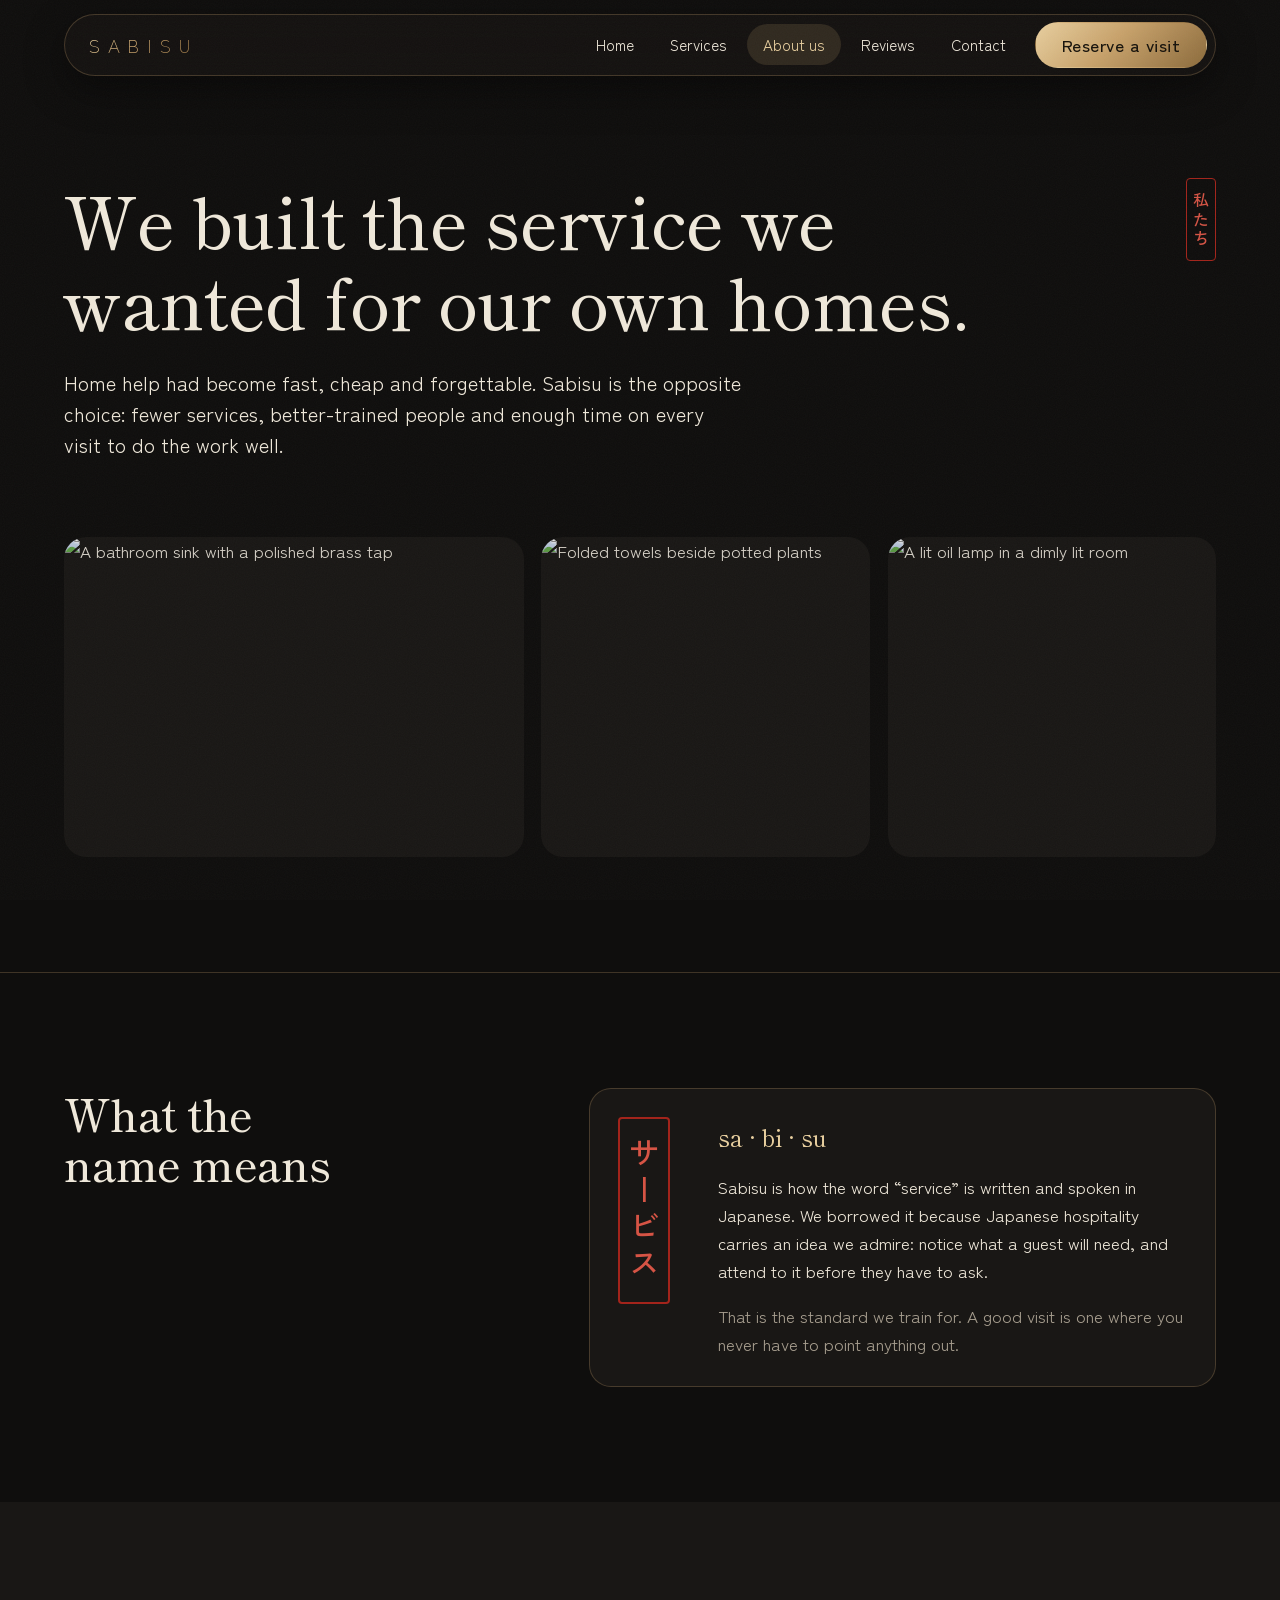
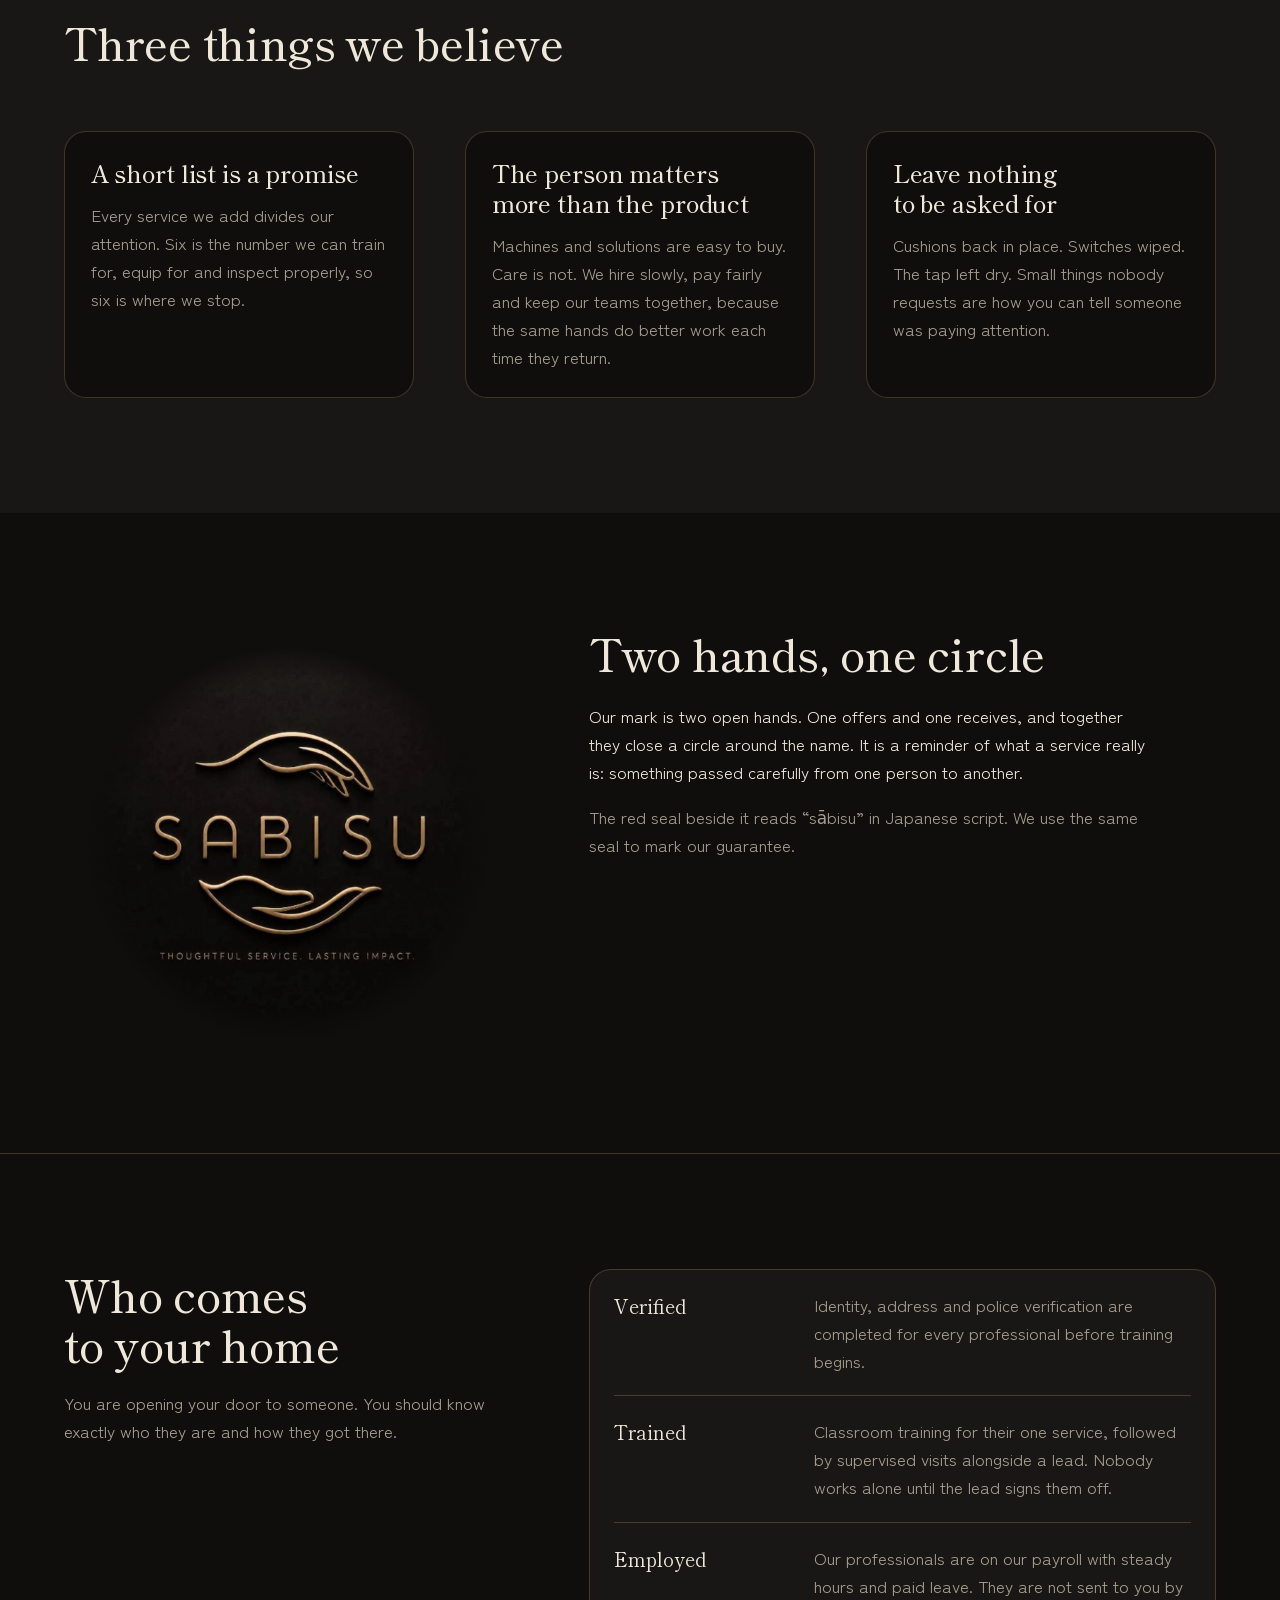
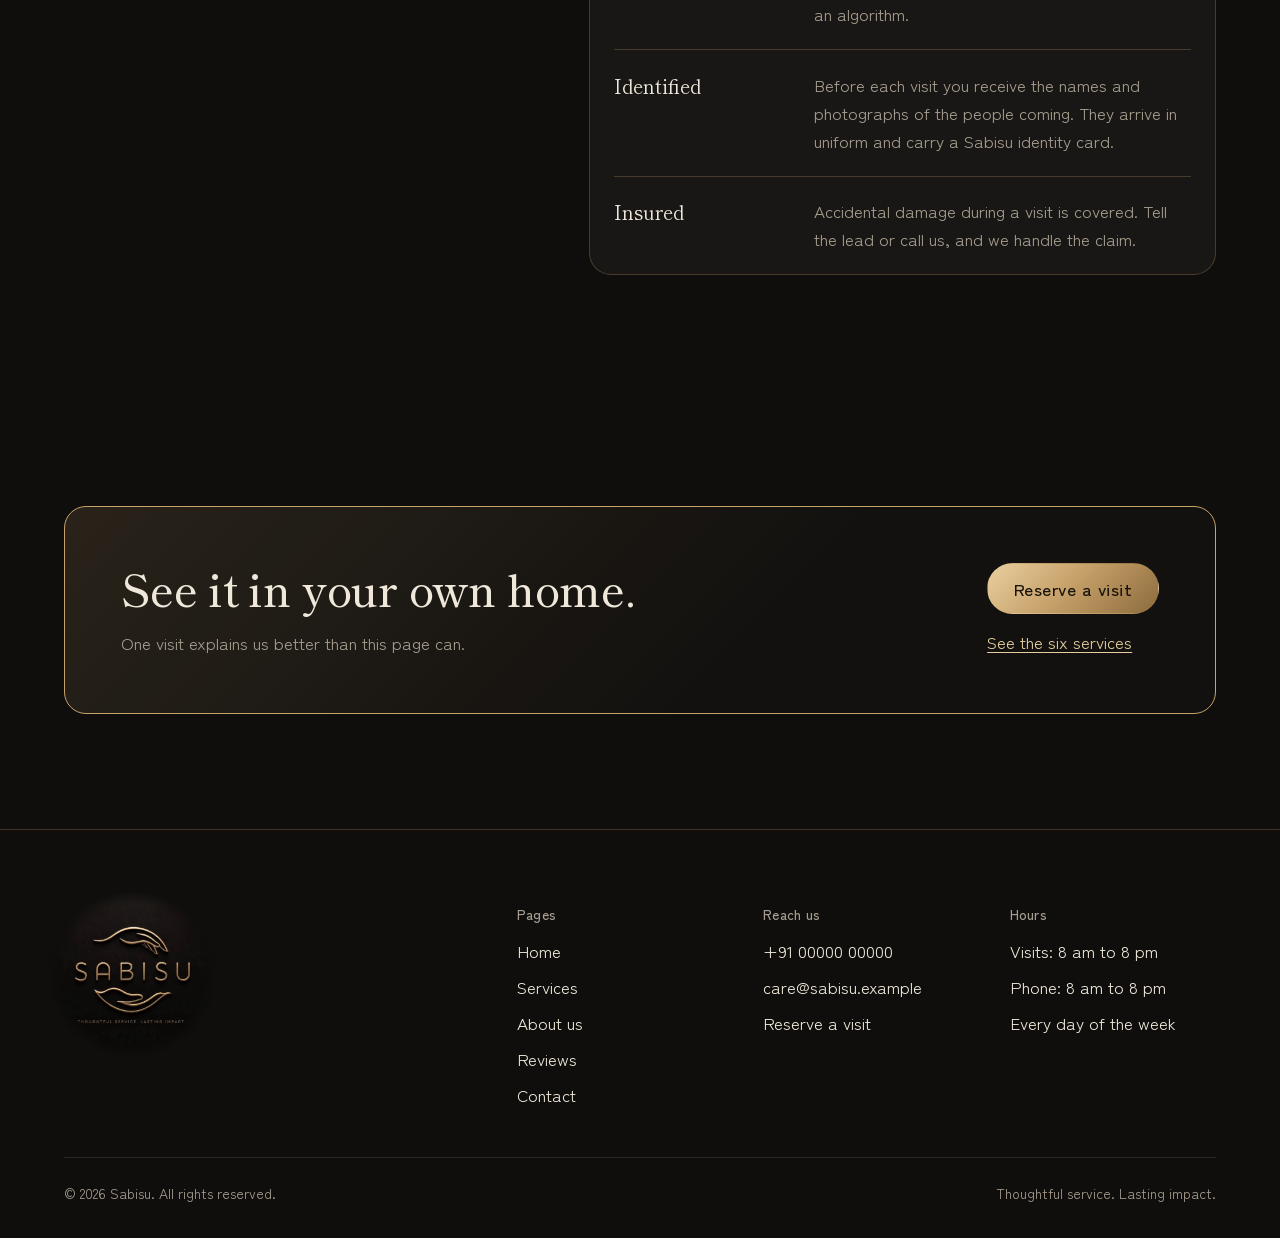
==== about.html @ 98f80f8d "Add Sabisu website: home, services, about, reviews and contact pages Co-Authored-By: Claude Fable 5." ====
<!doctype html>
<html lang="en">
<head>
  <meta charset="utf-8">
  <meta name="viewport" content="width=device-width, initial-scale=1">
  <title>About us — Sabisu</title>
  <meta name="description" content="Why Sabisu offers only six home services, what the name means and who comes to your home.">
  <link rel="icon" href="data:image/svg+xml,%3Csvg xmlns='http://www.w3.org/2000/svg' viewBox='0 0 32 32'%3E%3Crect width='32' height='32' rx='5' fill='%230f0e0d'/%3E%3Ccircle cx='16' cy='16' r='9' fill='none' stroke='%23c8a26b' stroke-width='1.6'/%3E%3C/svg%3E">
  <link rel="preconnect" href="https://fonts.googleapis.com">
  <link rel="preconnect" href="https://fonts.gstatic.com" crossorigin>
  <link href="https://fonts.googleapis.com/css2?family=Shippori+Mincho:wght@400;500;600&family=Zen+Kaku+Gothic+New:wght@300;400;500;700&display=swap" rel="stylesheet">
  <link rel="stylesheet" href="styles.css">
</head>
<body>
<div class="progress" aria-hidden="true"></div>

<header class="site-header">
  <div class="wrap header-row">
    <a class="wordmark" href="index.html" aria-label="Sabisu home">Sabisu</a>
    <button class="nav-toggle" type="button" aria-expanded="false" aria-controls="site-nav">Menu</button>
    <nav id="site-nav" class="site-nav" aria-label="Main">
      <a href="index.html">Home</a>
      <a href="services.html">Services</a>
      <a href="about.html" aria-current="page">About us</a>
      <a href="reviews.html">Reviews</a>
      <a href="contact.html">Contact</a>
      <a class="btn btn-solid" href="contact.html#reserve">Reserve a visit</a>
    </nav>
  </div>
</header>

<main>

  <section class="page-head">
    <div class="wrap page-head-row">
      <div>
        <h1>We built the service we wanted for our own homes.</h1>
        <p class="lede">Home help had become fast, cheap and forgettable. Sabisu is the opposite choice: fewer services, better-trained people and enough time on every visit to do the work well.</p>
      </div>
      <p class="seal" lang="ja" title="Watashitachi: about us">私たち</p>
    </div>
  </section>

  <!-- PHOTOS: placeholder stock images from Unsplash. Replace with your own before launch. -->
  <div class="wrap photo-row" style="margin-bottom:var(--gap-section)">
    <figure class="ph"><img src="https://images.unsplash.com/photo-1771681744660-d3ff70bc24a2?auto=format&fit=crop&w=900&q=70" alt="A bathroom sink with a polished brass tap" loading="lazy"></figure>
    <figure class="ph"><img src="https://images.unsplash.com/photo-1574421233376-06f2ccf017f7?auto=format&fit=crop&w=700&q=70" alt="Folded towels beside potted plants" loading="lazy"></figure>
    <figure class="ph"><img src="https://images.unsplash.com/photo-1760857195921-2275a064bca8?auto=format&fit=crop&w=700&q=70" alt="A lit oil lamp in a dimly lit room" loading="lazy"></figure>
  </div>

  <section class="band band-ruled" aria-labelledby="name-title">
    <div class="wrap split">
      <div class="split-head">
        <h2 id="name-title">What the name means</h2>
      </div>
      <div class="name-card">
        <p class="seal" lang="ja" aria-hidden="true">サービス</p>
        <div>
          <p class="pronounce">sa · bi · su</p>
          <p>Sabisu is how the word “service” is written and spoken in Japanese. We borrowed it because Japanese hospitality carries an idea we admire: notice what a guest will need, and attend to it before they have to ask.</p>
          <p class="muted">That is the standard we train for. A good visit is one where you never have to point anything out.</p>
        </div>
      </div>
    </div>
  </section>

  <section class="band band-raised" aria-labelledby="believe-title">
    <div class="wrap">
      <div class="band-head">
        <h2 id="believe-title">Three things we believe</h2>
      </div>
      <div class="beliefs">
        <div class="belief">
          <h3>A short list is a promise</h3>
          <p>Every service we add divides our attention. Six is the number we can train for, equip for and inspect properly, so six is where we stop.</p>
        </div>
        <div class="belief">
          <h3>The person matters more than the product</h3>
          <p>Machines and solutions are easy to buy. Care is not. We hire slowly, pay fairly and keep our teams together, because the same hands do better work each time they return.</p>
        </div>
        <div class="belief">
          <h3>Leave nothing to be asked for</h3>
          <p>Cushions back in place. Switches wiped. The tap left dry. Small things nobody requests are how you can tell someone was paying attention.</p>
        </div>
      </div>
    </div>
  </section>

  <section class="band" aria-labelledby="mark-title">
    <div class="wrap split">
      <figure class="mark-figure">
        <div class="mark-fade"><img src="assets/sabisu-logo.webp" width="1179" height="1160" alt="The Sabisu mark: two open hands drawn in one gold line, curving around the name to form a circle." loading="lazy"></div>
      </figure>
      <div>
        <h2 id="mark-title">Two hands, one circle</h2>
        <p style="margin-top:1.5rem">Our mark is two open hands. One offers and one receives, and together they close a circle around the name. It is a reminder of what a service really is: something passed carefully from one person to another.</p>
        <p class="muted">The red seal beside it reads “sābisu” in Japanese script. We use the same seal to mark our guarantee.</p>
      </div>
    </div>
  </section>

  <section class="band band-ruled" aria-labelledby="people-title">
    <div class="wrap split">
      <div class="split-head">
        <h2 id="people-title">Who comes to your home</h2>
        <p>You are opening your door to someone. You should know exactly who they are and how they got there.</p>
      </div>
      <dl class="facts">
        <div>
          <dt>Verified</dt>
          <dd>Identity, address and police verification are completed for every professional before training begins.</dd>
        </div>
        <div>
          <dt>Trained</dt>
          <dd>Classroom training for their one service, followed by supervised visits alongside a lead. Nobody works alone until the lead signs them off.</dd>
        </div>
        <div>
          <dt>Employed</dt>
          <dd>Our professionals are on our payroll with steady hours and paid leave. They are not sent to you by an algorithm.</dd>
        </div>
        <div>
          <dt>Identified</dt>
          <dd>Before each visit you receive the names and photographs of the people coming. They arrive in uniform and carry a Sabisu identity card.</dd>
        </div>
        <div>
          <dt>Insured</dt>
          <dd>Accidental damage during a visit is covered. Tell the lead or call us, and we handle the claim.</dd>
        </div>
      </dl>
    </div>
  </section>

  <section class="band" aria-labelledby="closing-title">
    <div class="wrap">
      <div class="closing">
        <div>
          <h2 id="closing-title">See it in your own home.</h2>
          <p>One visit explains us better than this page can.</p>
        </div>
        <div class="closing-actions">
          <a class="btn btn-solid" href="contact.html#reserve">Reserve a visit</a>
          <a href="services.html">See the six services</a>
        </div>
      </div>
    </div>
  </section>

</main>

<footer class="site-footer">
  <div class="wrap">
    <div class="footer-grid">
      <div class="footer-brand">
        <div class="mark-fade footer-mark"><img src="assets/sabisu-logo.webp" width="1179" height="1160" alt="Sabisu. Thoughtful service. Lasting impact." loading="lazy"></div>
      </div>
      <div>
        <h2>Pages</h2>
        <ul>
          <li><a href="index.html">Home</a></li>
          <li><a href="services.html">Services</a></li>
          <li><a href="about.html">About us</a></li>
          <li><a href="reviews.html">Reviews</a></li>
          <li><a href="contact.html">Contact</a></li>
        </ul>
      </div>
      <div>
        <h2>Reach us</h2>
        <ul>
          <li><a href="tel:+910000000000">+91 00000 00000</a></li>
          <li><a href="mailto:care@sabisu.example">care@sabisu.example</a></li>
          <li><a href="contact.html#reserve">Reserve a visit</a></li>
        </ul>
      </div>
      <div>
        <h2>Hours</h2>
        <ul>
          <li>Visits: 8 am to 8 pm</li>
          <li>Phone: 8 am to 8 pm</li>
          <li>Every day of the week</li>
        </ul>
      </div>
    </div>
    <div class="footer-base">
      <p>© <span data-year>2026</span> Sabisu. All rights reserved.</p>
      <p>Thoughtful service. Lasting impact.</p>
    </div>
  </div>
</footer>

<script src="script.js"></script>
</body>
</html>
---- styles.css ----
/* Sabisu — shared styles
   Palette is taken from the logo: sumi ink black, brushed gold line,
   vermilion seal. Type: Shippori Mincho (display), Zen Kaku Gothic New (text). */

@property --sweep {
  syntax: "<angle>";
  inherits: false;
  initial-value: 360deg;
}

:root {
  color-scheme: dark;

  --sumi: #0f0e0d;        /* page ground, matched to the logo's black */
  --urushi: #191715;      /* raised lacquer surface */
  --kin: #c8a26b;         /* gold line */
  --kin-hi: #e8cf9f;      /* gold highlight */
  --kin-lo: #8c6b3c;      /* gold shadow */
  --shu: #a3241b;         /* seal vermilion */
  --shu-hi: #d65445;      /* seal vermilion, readable on black */
  --kinari: #efe8da;      /* unbleached silk: main text */
  --hai: #a69d8e;         /* ash: secondary text */

  --rule: rgba(200, 162, 107, 0.26);
  --rule-soft: rgba(239, 232, 218, 0.1);

  --serif: "Shippori Mincho", "Hiragino Mincho ProN", "Yu Mincho", Georgia, serif;
  --sans: "Zen Kaku Gothic New", "Hiragino Sans", "Yu Gothic", system-ui, sans-serif;

  --t-small: 0.875rem;
  --t-body: 1.0625rem;
  --t-lead: 1.25rem;
  --t-h3: 1.5rem;
  --t-h2: clamp(1.9rem, 1.3rem + 2.2vw, 2.75rem);
  --t-h1: clamp(2.4rem, 1.3rem + 4.4vw, 4.4rem);

  --gap-section: clamp(4.5rem, 9vw, 8rem);
  --gold-fill: linear-gradient(135deg, var(--kin-hi) 0%, var(--kin) 45%, var(--kin-lo) 100%);
}

*,
*::before,
*::after { box-sizing: border-box; }

html { -webkit-text-size-adjust: 100%; scroll-behavior: smooth; }

body {
  margin: 0;
  background: var(--sumi);
  color: var(--kinari);
  font-family: var(--sans);
  font-size: var(--t-body);
  line-height: 1.65;
  -webkit-font-smoothing: antialiased;
  overflow-x: hidden;
}

/* Fine paper grain, the same tooth as the logo's card stock */
body::after {
  content: "";
  position: fixed;
  inset: 0;
  z-index: 100;
  pointer-events: none;
  opacity: 0.035;
  background-image: url("data:image/svg+xml,%3Csvg xmlns='http://www.w3.org/2000/svg' width='220' height='220'%3E%3Cfilter id='n'%3E%3CfeTurbulence type='fractalNoise' baseFrequency='.9' numOctaves='2' stitchTiles='stitch'/%3E%3C/filter%3E%3Crect width='100%25' height='100%25' filter='url(%23n)'/%3E%3C/svg%3E");
}

img { max-width: 100%; height: auto; display: block; }

h1, h2, h3 {
  font-family: var(--serif);
  font-weight: 500;
  line-height: 1.14;
  letter-spacing: -0.005em;
  margin: 0;
  text-wrap: balance;
}
h1 { font-size: var(--t-h1); }
h2 { font-size: var(--t-h2); }
h3 { font-size: var(--t-h3); line-height: 1.25; }

p { margin: 0 0 1em; max-width: 62ch; }
p:last-child { margin-bottom: 0; }

a { color: var(--kin-hi); text-underline-offset: 0.2em; text-decoration-thickness: 1px; }
a:hover { color: var(--kinari); }

:focus-visible {
  outline: 2px solid var(--kin-hi);
  outline-offset: 3px;
  border-radius: 2px;
}

.vh {
  position: absolute;
  width: 1px; height: 1px;
  margin: -1px; padding: 0; border: 0;
  overflow: hidden;
  clip-path: inset(50%);
  white-space: nowrap;
}

.wrap { width: min(100% - 2.5rem, 72rem); margin-inline: auto; }

.lede { font-size: var(--t-lead); line-height: 1.55; color: var(--kinari); max-width: 34em; }
.muted { color: var(--hai); }

/* ---------- Buttons ---------- */

.btn {
  display: inline-flex;
  align-items: center;
  justify-content: center;
  min-height: 3rem;
  padding: 0.65rem 1.6rem;
  border: 1px solid var(--kin);
  border-radius: 2px;
  background: transparent;
  color: var(--kin-hi);
  font: inherit;
  font-weight: 500;
  letter-spacing: 0.03em;
  text-decoration: none;
  cursor: pointer;
  transition: background-color 0.2s, color 0.2s, filter 0.2s;
}
.btn:hover { background: rgba(200, 162, 107, 0.12); color: var(--kinari); }

.btn-solid {
  background: var(--gold-fill);
  border-color: transparent;
  color: #17130c;
}
.btn-solid:hover { background: var(--gold-fill); color: #17130c; filter: brightness(1.12); }

/* ---------- Seal (the red mark from the logo) ---------- */

.seal {
  display: inline-block;
  margin: 0;
  padding: 0.7em 0.38em;
  border: 1.5px solid var(--shu);
  border-radius: 4px;
  color: var(--shu-hi);
  font-family: var(--sans);
  font-size: 1rem;
  font-weight: 500;
  line-height: 1;
  letter-spacing: 0.22em;
  writing-mode: vertical-rl;
  text-orientation: upright;
  max-width: none;
}

/* ---------- Header ---------- */

.site-header {
  position: sticky;
  top: 0;
  z-index: 20;
  background: rgba(15, 14, 13, 0.9);
  backdrop-filter: blur(10px);
  border-bottom: 1px solid var(--rule);
}
.header-row {
  display: flex;
  align-items: center;
  justify-content: space-between;
  gap: 1.5rem;
  min-height: 4.5rem;
}
.wordmark {
  font-family: var(--sans);
  font-weight: 300;
  font-size: 1.35rem;
  letter-spacing: 0.42em;
  text-transform: uppercase;
  text-decoration: none;
  background: var(--gold-fill);
  -webkit-background-clip: text;
  background-clip: text;
  color: transparent;
}
.wordmark:hover { color: transparent; filter: brightness(1.15); }

.site-nav { display: flex; align-items: center; gap: clamp(1rem, 2.4vw, 2.25rem); }
.site-nav a:not(.btn) {
  color: var(--kinari);
  text-decoration: none;
  font-size: 0.98rem;
  padding: 0.5rem 0;
  border-bottom: 1px solid transparent;
}
.site-nav a:not(.btn):hover { color: var(--kin-hi); }
.site-nav a[aria-current="page"] { color: var(--kin-hi); border-bottom-color: var(--kin); }
.site-nav .btn { min-height: 2.6rem; padding-block: 0.4rem; }

.nav-toggle {
  display: none;
  min-height: 2.75rem;
  padding: 0.4rem 1rem;
  border: 1px solid var(--rule);
  border-radius: 2px;
  background: transparent;
  color: var(--kinari);
  font: inherit;
  cursor: pointer;
}

@media (max-width: 54rem) {
  .nav-toggle { display: inline-flex; align-items: center; }
  .site-nav {
    display: none;
    position: absolute;
    top: 100%;
    left: 0;
    right: 0;
    flex-direction: column;
    align-items: stretch;
    gap: 0;
    padding: 0.5rem 1.25rem 1.5rem;
    background: var(--sumi);
    border-bottom: 1px solid var(--rule);
  }
  .site-nav.is-open { display: flex; }
  .site-nav a:not(.btn) { padding: 0.9rem 0; border-bottom: 1px solid var(--rule-soft); font-size: 1.1rem; }
  .site-nav a[aria-current="page"] { border-bottom-color: var(--rule-soft); }
  .site-nav .btn { margin-top: 1.25rem; min-height: 3rem; }
}

/* ---------- Bands ---------- */

.band { padding-block: var(--gap-section); }
.band-ruled { border-top: 1px solid var(--rule); }
.band-raised { background: var(--urushi); }

.split {
  display: grid;
  grid-template-columns: minmax(0, 5fr) minmax(0, 7fr);
  gap: clamp(2rem, 6vw, 6rem);
  align-items: start;
}
.split-head p { margin-top: 1.25rem; color: var(--hai); }
.band-head { margin-bottom: clamp(2.5rem, 5vw, 4rem); }
.band-head p { margin-top: 1.25rem; color: var(--hai); }

@media (max-width: 54rem) {
  .split { grid-template-columns: 1fr; }
}

/* ---------- Home: hero ---------- */

.hero { padding-block: clamp(3rem, 7vw, 6rem) clamp(4rem, 8vw, 7rem); }
.hero-grid {
  display: grid;
  grid-template-columns: minmax(0, 7fr) minmax(0, 5fr);
  gap: clamp(1.5rem, 4vw, 4rem);
  align-items: center;
}
.hero-copy .lede { margin-top: 1.75rem; }
.hero-note { margin-top: 1.1rem; font-size: var(--t-small); color: var(--hai); }

.hero-mark {
  position: relative;
  justify-self: end;
  width: min(100%, 33rem);
  aspect-ratio: 1179 / 1160;
}
.mark-fade {
  width: 100%;
  height: 100%;
  -webkit-mask-image: radial-gradient(ellipse 50% 50% at 50% 52.5%, #000 80%, transparent 96%);
  mask-image: radial-gradient(ellipse 50% 50% at 50% 52.5%, #000 80%, transparent 96%);
}
.mark-fade img {
  width: 100%;
  height: 100%;
  object-fit: cover;
  -webkit-mask-image: conic-gradient(from -90deg, #000 var(--sweep), transparent calc(var(--sweep) + 24deg));
  mask-image: conic-gradient(from -90deg, #000 var(--sweep), transparent calc(var(--sweep) + 24deg));
}
.hero-mark .seal { position: absolute; top: 3%; right: 3%; }

@media (prefers-reduced-motion: no-preference) {
  .hero-mark .mark-fade img { animation: brush 1.9s cubic-bezier(0.6, 0.05, 0.25, 1) 0.15s both; }
  .hero-mark .seal { animation: stamp 0.45s cubic-bezier(0.2, 1.4, 0.4, 1) 1.9s both; }
}
@keyframes brush { from { --sweep: -24deg; } to { --sweep: 360deg; } }
@keyframes stamp {
  from { opacity: 0; transform: scale(1.5) rotate(-6deg); }
  to { opacity: 1; transform: none; }
}

.reserve-strip {
  display: flex;
  flex-wrap: wrap;
  gap: 1rem;
  align-items: flex-end;
  margin-top: 2.5rem;
  padding: 1.25rem;
  border: 1px solid var(--rule);
  background: rgba(25, 23, 21, 0.7);
  max-width: 40rem;
}
.reserve-strip .field { flex: 1 1 11rem; }
.reserve-strip .btn { flex: 1 1 auto; }

@media (max-width: 54rem) {
  .hero-grid { grid-template-columns: 1fr; }
  .hero-mark { justify-self: center; width: min(100%, 24rem); }
}

/* ---------- Form fields ---------- */

.field { display: grid; gap: 0.4rem; min-width: 0; }
.field label,
.field legend,
.rating legend {
  font-size: var(--t-small);
  color: var(--hai);
  padding: 0;
}
.field input,
.field select,
.field textarea {
  width: 100%;
  min-height: 3rem;
  padding: 0.65rem 0.85rem;
  border: 1px solid rgba(239, 232, 218, 0.22);
  border-radius: 2px;
  background: var(--sumi);
  color: var(--kinari);
  font: inherit;
}
.field textarea { min-height: 7.5rem; resize: vertical; }
.field input::placeholder,
.field textarea::placeholder { color: #7d7568; }
.field input:hover,
.field select:hover,
.field textarea:hover { border-color: var(--kin); }
.field [aria-invalid="true"] { border-color: var(--shu-hi); }
.field-error { margin: 0; font-size: var(--t-small); color: #ee8c7f; }

.form-grid { display: grid; grid-template-columns: repeat(2, minmax(0, 1fr)); gap: 1.5rem 1.25rem; }
.form-grid .span-2 { grid-column: 1 / -1; }
@media (max-width: 36rem) { .form-grid { grid-template-columns: 1fr; } }

fieldset { border: 0; margin: 0; padding: 0; min-width: 0; }

.choice-row { display: flex; flex-wrap: wrap; gap: 0.6rem; }
.choice-row label {
  display: inline-flex;
  align-items: center;
  gap: 0.5rem;
  min-height: 3rem;
  padding: 0.5rem 1rem;
  border: 1px solid rgba(239, 232, 218, 0.22);
  border-radius: 2px;
  color: var(--kinari);
  font-size: 1rem;
  cursor: pointer;
}
.choice-row label:has(input:checked) { border-color: var(--kin); background: rgba(200, 162, 107, 0.12); }
.choice-row input { accent-color: var(--kin); width: 1rem; height: 1rem; min-height: 0; margin: 0; }

.confirm {
  padding: 2rem;
  border: 1px solid var(--kin);
  background: var(--urushi);
}
.confirm h2, .confirm h3 { margin-bottom: 0.75rem; }
.confirm .seal { float: right; margin: 0 0 1rem 1.5rem; }

/* ---------- Home: menu ---------- */

.menu { list-style: none; margin: 0; padding: 0; border-top: 1px solid var(--rule); }
.menu-row {
  display: grid;
  grid-template-columns: 3.5rem minmax(0, 1fr) auto;
  gap: 1.25rem;
  align-items: center;
  padding: 1.35rem 0.25rem;
  border-bottom: 1px solid var(--rule);
  color: var(--kinari);
  text-decoration: none;
  transition: background-color 0.2s, padding 0.2s;
}
.menu-row:hover { background: rgba(200, 162, 107, 0.07); color: var(--kinari); padding-inline: 0.9rem; }
.glyph {
  font-family: var(--serif);
  font-weight: 500;
  line-height: 1;
  background: var(--gold-fill);
  -webkit-background-clip: text;
  background-clip: text;
  color: transparent;
}
.menu-row .glyph { font-size: 2.4rem; }
.menu-name { display: block; font-family: var(--serif); font-size: 1.45rem; line-height: 1.25; }
.menu-desc { display: block; margin-top: 0.2rem; color: var(--hai); font-size: 0.98rem; }
.menu-price { color: var(--kin-hi); white-space: nowrap; font-variant-numeric: tabular-nums; }
.menu-after { margin-top: 1.75rem; }

@media (max-width: 36rem) {
  .menu-row { grid-template-columns: 2.75rem minmax(0, 1fr); }
  .menu-row .glyph { font-size: 2rem; }
  .menu-price { grid-column: 2; }
}

/* ---------- Home: visit sequence ---------- */

.steps {
  list-style: none;
  margin: 0;
  padding: 0;
  display: grid;
  grid-template-columns: repeat(5, minmax(0, 1fr));
  gap: 2rem;
  counter-reset: step;
  position: relative;
}
.steps::before {
  content: "";
  position: absolute;
  top: 1.5rem;
  left: 1.5rem;
  right: 1.5rem;
  height: 1px;
  background: var(--rule);
}
.steps li { counter-increment: step; position: relative; padding-top: 4.5rem; }
.steps li::before {
  content: counter(step);
  position: absolute;
  top: 0;
  left: 0;
  width: 3rem;
  height: 3rem;
  display: grid;
  place-items: center;
  border: 1px solid var(--kin);
  border-radius: 50%;
  background: var(--urushi);
  color: var(--kin-hi);
  font-family: var(--serif);
  font-size: 1.15rem;
}
.steps h3 { font-size: 1.3rem; margin-bottom: 0.6rem; }
.steps p { color: var(--hai); font-size: 1rem; }

@media (max-width: 60rem) {
  .steps { grid-template-columns: 1fr; gap: 2.25rem; }
  .steps::before { top: 1.5rem; bottom: 1.5rem; left: 1.5rem; right: auto; width: 1px; height: auto; }
  .steps li { padding-top: 0.35rem; padding-left: 4.75rem; }
}

/* ---------- Home: commitments ---------- */

.commitments {
  display: grid;
  grid-template-columns: repeat(2, minmax(0, 1fr));
  border-top: 1px solid var(--rule);
}
.commitment { padding: 2.25rem 2.5rem 2.25rem 0; border-bottom: 1px solid var(--rule); }
.commitment:nth-child(even) { padding-left: 2.5rem; padding-right: 0; border-left: 1px solid var(--rule); }
.commitment h3 { margin-bottom: 0.75rem; }
.commitment p { color: var(--hai); }
.commitment .seal { float: right; margin: 0 0 0.75rem 1.25rem; }

@media (max-width: 46rem) {
  .commitments { grid-template-columns: 1fr; }
  .commitment,
  .commitment:nth-child(even) { padding: 2rem 0; border-left: 0; }
}

/* ---------- Quote ---------- */

.pull { margin: 0; }
.pull blockquote {
  margin: 0;
  font-family: var(--serif);
  font-size: clamp(1.6rem, 1.1rem + 2vw, 2.6rem);
  line-height: 1.32;
  max-width: 24em;
  text-wrap: pretty;
}
.pull figcaption { margin-top: 1.75rem; color: var(--hai); }
.pull figcaption a { display: block; width: fit-content; margin-top: 0.75rem; }

/* ---------- Closing frame ---------- */

.closing {
  display: grid;
  grid-template-columns: minmax(0, 1fr) auto;
  gap: 2rem;
  align-items: center;
  padding: clamp(2rem, 5vw, 3.5rem);
  border: 1px solid var(--kin);
  outline: 1px solid var(--rule);
  outline-offset: 6px;
}
.closing p { margin-top: 1rem; color: var(--hai); }
.closing-actions { display: grid; gap: 0.9rem; justify-items: start; }
@media (max-width: 46rem) { .closing { grid-template-columns: 1fr; } }

/* ---------- Inner page head ---------- */

.page-head { padding-block: clamp(3.5rem, 8vw, 6.5rem) clamp(3rem, 6vw, 5rem); }
.page-head-row {
  display: grid;
  grid-template-columns: minmax(0, 1fr) auto;
  gap: 2rem;
  align-items: start;
}
.page-head h1 { max-width: 15em; }
.page-head .lede { margin-top: 1.75rem; }

/* ---------- Services ---------- */

.service {
  display: grid;
  grid-template-columns: 8.5rem minmax(0, 1fr) 15rem;
  gap: clamp(1.5rem, 4vw, 3.5rem);
  padding-block: clamp(2.5rem, 5vw, 4rem);
  border-top: 1px solid var(--rule);
  scroll-margin-top: 5rem;
}
.service-glyph .glyph { display: block; font-size: 6rem; }
.service-glyph .gloss { display: block; margin-top: 0.75rem; font-size: var(--t-small); color: var(--hai); }
.service-body h2 { margin-bottom: 1rem; }
.service-body > p { color: var(--kinari); }
.includes {
  list-style: none;
  margin: 1.75rem 0 0;
  padding: 0;
  columns: 2;
  column-gap: 2.5rem;
  color: var(--hai);
  font-size: 1rem;
}
.includes li {
  break-inside: avoid;
  position: relative;
  padding: 0.3rem 0 0.3rem 1.4rem;
}
.includes li::before {
  content: "";
  position: absolute;
  left: 0;
  top: 1.05em;
  width: 0.75rem;
  height: 1px;
  background: var(--kin);
}
.service-facts { margin: 0; }
.service-facts div { padding: 0.8rem 0; border-bottom: 1px solid var(--rule-soft); }
.service-facts div:first-child { padding-top: 0; }
.service-facts dt { font-size: var(--t-small); color: var(--hai); }
.service-facts dd { margin: 0.1rem 0 0; }
.service-facts .price dd { font-family: var(--serif); font-size: 1.6rem; color: var(--kin-hi); }
.service-side .btn { width: 100%; margin-top: 1.5rem; }

@media (max-width: 62rem) {
  .service { grid-template-columns: 6rem minmax(0, 1fr); }
  .service-glyph .glyph { font-size: 4.25rem; }
  .service-side { grid-column: 2; max-width: 22rem; }
}
@media (max-width: 36rem) {
  .service { grid-template-columns: 1fr; }
  .service-side { grid-column: 1; }
  .includes { columns: 1; }
}

.not-list { margin: 0; padding: 0; list-style: none; display: flex; flex-wrap: wrap; gap: 0.5rem 2rem; font-family: var(--serif); font-size: 1.35rem; color: var(--hai); }
.not-list li { text-decoration: line-through; text-decoration-color: var(--shu); text-decoration-thickness: 1px; }

.faq { border-top: 1px solid var(--rule); }
.faq details { border-bottom: 1px solid var(--rule); }
.faq summary {
  display: flex;
  justify-content: space-between;
  align-items: center;
  gap: 1.5rem;
  padding: 1.3rem 0;
  font-family: var(--serif);
  font-size: 1.3rem;
  cursor: pointer;
  list-style: none;
}
.faq summary::-webkit-details-marker { display: none; }
.faq summary::after {
  content: "";
  flex: none;
  width: 0.7rem;
  height: 0.7rem;
  border-right: 1px solid var(--kin);
  border-bottom: 1px solid var(--kin);
  transform: rotate(45deg);
  transition: transform 0.2s;
}
.faq details[open] summary::after { transform: rotate(-135deg); }
.faq details p { padding-bottom: 1.5rem; color: var(--hai); }

/* ---------- About ---------- */

.name-card { display: grid; grid-template-columns: auto minmax(0, 1fr); gap: clamp(1.5rem, 4vw, 3rem); align-items: start; }
.name-card .seal { font-size: 1.9rem; padding: 0.6em 0.3em; border-width: 2px; }
.pronounce { font-family: var(--serif); font-size: var(--t-h3); color: var(--kin-hi); margin-bottom: 1rem; }

.beliefs { display: grid; grid-template-columns: repeat(3, minmax(0, 1fr)); gap: clamp(1.5rem, 4vw, 3.5rem); }
.belief { padding-top: 1.5rem; border-top: 1px solid var(--kin); }
.belief h3 { margin-bottom: 0.8rem; }
.belief p { color: var(--hai); }
@media (max-width: 54rem) { .beliefs { grid-template-columns: 1fr; } }

.mark-figure { margin: 0; }
.mark-figure .mark-fade { width: min(100%, 26rem); aspect-ratio: 1179 / 1160; margin-inline: auto; }
.mark-figure .mark-fade img { -webkit-mask-image: none; mask-image: none; }

.facts { margin: 0; border-top: 1px solid var(--rule); }
.facts div { display: grid; grid-template-columns: 11rem minmax(0, 1fr); gap: 1.5rem; padding: 1.3rem 0; border-bottom: 1px solid var(--rule); }
.facts dt { font-family: var(--serif); font-size: 1.2rem; }
.facts dd { margin: 0; color: var(--hai); }
@media (max-width: 36rem) { .facts div { grid-template-columns: 1fr; gap: 0.35rem; } }

/* ---------- Reviews ---------- */

.score { display: flex; flex-wrap: wrap; align-items: baseline; gap: 0.5rem 1.25rem; margin-top: 2rem; }
.score-number { font-family: var(--serif); font-size: clamp(3rem, 2rem + 4vw, 5rem); line-height: 1; color: var(--kin-hi); }
.stars { color: var(--kin); letter-spacing: 0.12em; white-space: nowrap; }
.stars .off { color: #4b443a; }

.sample-note {
  margin: 0 0 2rem;
  padding: 0.8rem 1rem;
  border-left: 2px solid var(--shu);
  background: var(--urushi);
  font-size: var(--t-small);
  color: var(--hai);
  max-width: none;
}

.chips { display: flex; flex-wrap: wrap; gap: 0.6rem; margin-bottom: 1rem; }
.chip {
  min-height: 2.75rem;
  padding: 0.4rem 1.1rem;
  border: 1px solid rgba(239, 232, 218, 0.22);
  border-radius: 999px;
  background: transparent;
  color: var(--kinari);
  font: inherit;
  font-size: 0.98rem;
  cursor: pointer;
}
.chip:hover { border-color: var(--kin); }
.chip[aria-pressed="true"] { border-color: var(--kin); background: var(--gold-fill); color: #17130c; }
.filter-status { color: var(--hai); font-size: var(--t-small); margin-bottom: 1.5rem; }

.review-list { columns: 2; column-gap: clamp(2rem, 5vw, 4.5rem); }
.review { break-inside: avoid; padding: 1.9rem 0; border-top: 1px solid var(--rule); }
.review[hidden] { display: none; }
.review blockquote { margin: 0.9rem 0 1.1rem; font-family: var(--serif); font-size: 1.28rem; line-height: 1.5; }
.review-who { font-weight: 500; }
.review-what { color: var(--hai); font-size: var(--t-small); }
@media (max-width: 54rem) { .review-list { columns: 1; } }

.rating .star-input { display: inline-flex; flex-direction: row-reverse; justify-content: flex-end; margin-top: 0.3rem; }
.rating input { position: absolute; opacity: 0; width: 1px; height: 1px; }
.rating label { cursor: pointer; padding: 0 0.15rem; line-height: 1; }
.rating label::before { content: "★"; font-size: 2.1rem; color: #4b443a; transition: color 0.15s; }
.rating input:checked ~ label::before,
.rating label:hover::before,
.rating label:hover ~ label::before { color: var(--kin-hi); }
.rating input:focus-visible + label { outline: 2px solid var(--kin-hi); outline-offset: 2px; border-radius: 2px; }

/* ---------- Contact ---------- */

.contact-grid { display: grid; grid-template-columns: minmax(0, 7fr) minmax(0, 4fr); gap: clamp(2.5rem, 6vw, 6rem); align-items: start; }
@media (max-width: 54rem) { .contact-grid { grid-template-columns: 1fr; } }

.direct { margin: 0; }
.direct div { padding: 1.3rem 0; border-bottom: 1px solid var(--rule); }
.direct div:first-child { border-top: 1px solid var(--rule); }
.direct dt { font-size: var(--t-small); color: var(--hai); }
.direct dd { margin: 0.2rem 0 0; font-family: var(--serif); font-size: 1.3rem; line-height: 1.4; }
.direct dd a { text-decoration: none; }
.direct dd a:hover { text-decoration: underline; }
.direct dd small { display: block; font-family: var(--sans); font-size: var(--t-small); color: var(--hai); margin-top: 0.2rem; }

.form-actions { display: flex; flex-wrap: wrap; align-items: center; gap: 1rem 1.5rem; margin-top: 2rem; }
.form-actions p { font-size: var(--t-small); color: var(--hai); margin: 0; }

/* ---------- Footer ---------- */

.site-footer { border-top: 1px solid var(--rule); padding-block: clamp(3rem, 6vw, 5rem) 2rem; }
.footer-grid {
  display: grid;
  grid-template-columns: minmax(0, 4fr) repeat(3, minmax(0, 2fr));
  gap: 2.5rem;
  align-items: start;
}
.footer-mark { width: 11rem; aspect-ratio: 1179 / 1160; margin: -1.5rem 0 0 -1.25rem; }
.footer-mark img { -webkit-mask-image: none; mask-image: none; }
.site-footer h2 { font-family: var(--sans); font-size: var(--t-small); font-weight: 500; color: var(--hai); letter-spacing: 0.02em; margin-bottom: 0.9rem; }
.site-footer ul { list-style: none; margin: 0; padding: 0; display: grid; gap: 0.5rem; }
.site-footer a { color: var(--kinari); text-decoration: none; }
.site-footer a:hover { color: var(--kin-hi); text-decoration: underline; }
.footer-base {
  display: flex;
  flex-wrap: wrap;
  justify-content: space-between;
  gap: 0.75rem 2rem;
  margin-top: 3rem;
  padding-top: 1.5rem;
  border-top: 1px solid var(--rule-soft);
  font-size: var(--t-small);
  color: var(--hai);
}
.footer-base p { margin: 0; }
@media (max-width: 54rem) { .footer-grid { grid-template-columns: repeat(2, minmax(0, 1fr)); } .footer-brand { grid-column: 1 / -1; } }

@media (prefers-reduced-motion: reduce) {
  html { scroll-behavior: auto; }
  *, *::before, *::after { transition: none !important; animation: none !important; }
}

/* =====================================================================
   v2 — modern layer: floating menu bar, rounded controls, photo tiles,
   carousels, comparison table. Placed last so it overrides rules above.
   ===================================================================== */

:root { --r-lg: 22px; --r-md: 14px; }

.btn { border-radius: 999px; }
.field input, .field select, .field textarea, .choice-row label { border-radius: 12px; }
.confirm, .closing { border-radius: var(--r-lg); }
.closing { outline: 0; background: linear-gradient(135deg, rgba(200,162,107,.14), rgba(200,162,107,.02) 60%); }

/* Scroll progress line */
.progress { position: fixed; top: 0; left: 0; right: 0; height: 2px; z-index: 40; background: var(--gold-fill); transform-origin: 0 50%; transform: scaleX(0); }
@supports (animation-timeline: scroll()) {
  .progress { animation: grow linear both; animation-timeline: scroll(root); }
  @keyframes grow { to { transform: scaleX(1); } }
}

/* ---------- Floating menu bar ---------- */
.site-header { background: transparent; backdrop-filter: none; border-bottom: 0; padding-top: 0.85rem; }
.header-row {
  position: relative;
  min-height: 3.9rem;
  padding: 0.4rem 0.5rem 0.4rem 1.5rem;
  border: 1px solid var(--rule);
  border-radius: 999px;
  background: rgba(22, 20, 18, 0.78);
  backdrop-filter: blur(16px) saturate(1.2);
  box-shadow: 0 14px 40px rgba(0, 0, 0, 0.45);
}
.wordmark { font-size: 1.15rem; display: inline-flex; align-items: center; gap: 0.7rem; }
.site-nav { gap: 0.25rem; }
.site-nav a:not(.btn) { padding: 0.5rem 1rem; border: 0; border-radius: 999px; font-size: 0.95rem; transition: background-color 0.2s; }
.site-nav a:not(.btn):hover { background: rgba(239, 232, 218, 0.08); }
.site-nav a[aria-current="page"] { background: rgba(200, 162, 107, 0.16); color: var(--kin-hi); }
.site-nav .btn { margin-left: 0.6rem; min-height: 2.9rem; }
.nav-toggle { border-radius: 999px; border-color: var(--rule); }

@media (max-width: 54rem) {
  .site-nav {
    top: calc(100% + 0.6rem);
    padding: 0.75rem;
    gap: 0.15rem;
    border: 1px solid var(--rule);
    border-radius: var(--r-lg);
    background: rgba(22, 20, 18, 0.97);
    box-shadow: 0 20px 50px rgba(0, 0, 0, 0.6);
  }
  .site-nav a:not(.btn) { padding: 0.85rem 1rem; border-bottom: 0; font-size: 1.05rem; }
  .site-nav .btn { margin: 0.6rem 0 0; }
}

/* ---------- Hero v2 ---------- */
.hero2 { padding-block: clamp(2.5rem, 6vw, 5rem) clamp(3rem, 6vw, 5rem); }
.hero2-grid { display: grid; grid-template-columns: minmax(0, 6fr) minmax(0, 5fr); gap: clamp(2rem, 5vw, 4.5rem); align-items: center; }
.pill-note { display: inline-flex; align-items: center; gap: 0.6rem; padding: 0.4rem 1rem 0.4rem 0.5rem; border: 1px solid var(--rule); border-radius: 999px; font-size: var(--t-small); color: var(--kin-hi); margin-bottom: 1.5rem; max-width: none; }
.pill-note b { display: inline-grid; place-items: center; min-width: 1.7rem; height: 1.7rem; padding: 0 0.5rem; border-radius: 999px; background: var(--gold-fill); color: #17130c; font-weight: 700; }
.hero2 .lede { margin-top: 1.5rem; }
.book-card { margin-top: 2.25rem; padding: 1.1rem; border: 1px solid var(--rule); border-radius: var(--r-lg); background: var(--urushi); box-shadow: 0 24px 60px rgba(0,0,0,.45); display: flex; flex-wrap: wrap; gap: 0.9rem; align-items: flex-end; }
.book-card .field { flex: 1 1 10rem; }
.book-card .btn { flex: 1 1 auto; }

.collage { position: relative; display: grid; grid-template-columns: 1.15fr 1fr; grid-template-rows: 1fr 1fr; gap: 0.9rem; aspect-ratio: 1 / 1.02; }
.ph { position: relative; overflow: hidden; border-radius: var(--r-lg); background: var(--urushi); margin: 0; }
.ph img { width: 100%; height: 100%; object-fit: cover; filter: saturate(0.8) brightness(0.9); transition: transform 0.6s ease; }
.collage .ph:first-child { grid-row: 1 / 3; }
.float-card { position: absolute; display: flex; align-items: center; gap: 0.8rem; padding: 0.8rem 1.1rem; border: 1px solid var(--rule); border-radius: var(--r-md); background: rgba(22,20,18,.88); backdrop-filter: blur(12px); box-shadow: 0 16px 40px rgba(0,0,0,.5); font-size: var(--t-small); line-height: 1.35; }
.float-card strong { display: block; font-family: var(--serif); font-size: 1.35rem; color: var(--kin-hi); line-height: 1.1; }
.float-a { left: -1.25rem; bottom: 9%; }
.float-b { right: -0.75rem; top: 7%; }

.trust { display: grid; grid-template-columns: repeat(4, minmax(0, 1fr)); margin-top: clamp(2.5rem, 5vw, 4rem); border: 1px solid var(--rule); border-radius: var(--r-lg); background: var(--urushi); }
.trust div { padding: 1.4rem 1.5rem; border-left: 1px solid var(--rule); }
.trust div:first-child { border-left: 0; }
.trust strong { display: block; font-family: var(--serif); font-size: 1.9rem; font-weight: 500; color: var(--kin-hi); line-height: 1.1; }
.trust span { font-size: var(--t-small); color: var(--hai); }

@media (max-width: 54rem) {
  .hero2-grid { grid-template-columns: 1fr; }
  .collage { max-width: 30rem; margin-inline: auto; width: 100%; }
  .float-a { left: 0.6rem; }
  .float-b { right: 0.6rem; }
  .trust { grid-template-columns: repeat(2, minmax(0, 1fr)); }
  .trust div:nth-child(3) { border-left: 0; }
  .trust div:nth-child(n+3) { border-top: 1px solid var(--rule); }
}

/* ---------- Section heads with action ---------- */
.head-row { display: flex; flex-wrap: wrap; align-items: flex-end; justify-content: space-between; gap: 1rem 2rem; margin-bottom: clamp(1.75rem, 4vw, 2.75rem); }
.head-row p { margin-top: 0.9rem; color: var(--hai); }
.arrows { display: flex; gap: 0.5rem; }
.arrow { width: 3rem; height: 3rem; border: 1px solid var(--rule); border-radius: 50%; background: transparent; color: var(--kin-hi); font-size: 1.2rem; cursor: pointer; }
.arrow:hover { background: rgba(200,162,107,.14); border-color: var(--kin); }

/* ---------- Service tiles ---------- */
.tiles { display: grid; grid-template-columns: repeat(3, minmax(0, 1fr)); gap: 1.1rem; }
.tile { position: relative; display: block; aspect-ratio: 4 / 4.4; overflow: hidden; border-radius: var(--r-lg); border: 1px solid var(--rule-soft); color: var(--kinari); text-decoration: none; background: var(--urushi); }
.tile img { position: absolute; inset: 0; width: 100%; height: 100%; object-fit: cover; filter: saturate(0.8) brightness(0.85); transition: transform 0.6s ease; }
.tile::after { content: ""; position: absolute; inset: 0; background: linear-gradient(180deg, rgba(15,14,13,.15) 25%, rgba(15,14,13,.94) 82%); }
.tile:hover { color: var(--kinari); border-color: var(--kin); }
.tile:hover img, .ph:hover img { transform: scale(1.05); }
.tile-top { position: absolute; z-index: 1; top: 1rem; left: 1rem; right: 1rem; display: flex; justify-content: space-between; align-items: flex-start; }
.tile-top .glyph { display: grid; place-items: center; width: 3rem; height: 3rem; border-radius: 50%; background: rgba(15,14,13,.82); -webkit-background-clip: border-box; background-clip: border-box; color: var(--kin-hi); font-size: 1.5rem; border: 1px solid var(--rule); }
.tag { padding: 0.3rem 0.75rem; border-radius: 999px; background: rgba(15,14,13,.82); border: 1px solid var(--rule); font-size: 0.8rem; color: var(--kin-hi); }
.tile-body { position: absolute; z-index: 1; left: 1.25rem; right: 1.25rem; bottom: 1.2rem; }
.tile-name { display: block; font-family: var(--serif); font-size: 1.5rem; line-height: 1.2; }
.tile-desc { display: block; margin-top: 0.35rem; font-size: 0.93rem; color: #cfc6b6; line-height: 1.45; }
.tile-foot { display: flex; justify-content: space-between; align-items: center; margin-top: 0.9rem; padding-top: 0.8rem; border-top: 1px solid var(--rule); font-size: 0.95rem; }
.tile-foot b { color: var(--kin-hi); font-weight: 500; }
@media (max-width: 62rem) { .tiles { grid-template-columns: repeat(2, minmax(0, 1fr)); } }
@media (max-width: 36rem) { .tiles { grid-template-columns: 1fr; } .tile { aspect-ratio: 4 / 3.4; } }

/* ---------- Horizontal scrollers ---------- */
.scroller { --gutter: calc((100vw - min(100vw - 2.5rem, 72rem)) / 2); display: flex; gap: 1.1rem; overflow-x: auto; scroll-snap-type: x mandatory; scrollbar-width: none; padding-bottom: 0.25rem; margin-inline: calc(var(--gutter) * -1); padding-inline: var(--gutter); scroll-padding-inline: var(--gutter); }
.scroller::-webkit-scrollbar { display: none; }
.scroller > * { flex: 0 0 min(22rem, 82vw); scroll-snap-align: start; }
.card { padding: 1.6rem; border: 1px solid var(--rule); border-radius: var(--r-lg); background: var(--urushi); display: flex; flex-direction: column; }
.band-raised .card { background: var(--sumi); }
.card h3 { margin-bottom: 0.6rem; }
.card p { color: var(--hai); font-size: 1rem; }
.card .tag { align-self: flex-start; margin-bottom: 1.1rem; background: rgba(200,162,107,.12); }
.card ul { list-style: none; margin: 1.1rem 0 1.4rem; padding: 0; color: var(--kinari); font-size: 0.98rem; display: grid; gap: 0.45rem; }
.card li { position: relative; padding-left: 1.5rem; }
.card li::before { content: ""; position: absolute; left: 0.15rem; top: 0.45em; width: 0.45rem; height: 0.75rem; border: solid var(--kin); border-width: 0 1.5px 1.5px 0; transform: rotate(40deg); }
.card .btn { margin-top: auto; }
.card-review blockquote { margin: 0.9rem 0 1.3rem; font-family: var(--serif); font-size: 1.15rem; line-height: 1.5; color: var(--kinari); }
.card-review .review-who { margin-top: auto; }

/* ---------- Tables ---------- */
.table-wrap { overflow-x: auto; border: 1px solid var(--rule); border-radius: var(--r-lg); background: var(--urushi); }
.band-raised .table-wrap { background: var(--sumi); }
table { width: 100%; border-collapse: collapse; min-width: 36rem; font-size: 1rem; }
th, td { padding: 1.05rem 1.4rem; text-align: left; vertical-align: top; border-bottom: 1px solid var(--rule-soft); }
tr:last-child th, tr:last-child td { border-bottom: 0; }
thead th { font-family: var(--serif); font-size: 1.15rem; font-weight: 500; border-bottom: 1px solid var(--rule); }
tbody th { font-weight: 400; color: var(--hai); width: 26%; }
.col-us { background: rgba(200,162,107,.09); color: var(--kinari); }
thead .col-us { color: var(--kin-hi); }
td.them { color: var(--hai); }
td.num { font-variant-numeric: tabular-nums; white-space: nowrap; }
.table-note { margin-top: 1rem; font-size: var(--t-small); color: var(--hai); }

/* ---------- About teaser ---------- */
.teaser { display: grid; grid-template-columns: minmax(0, 5fr) minmax(0, 6fr); gap: clamp(2rem, 5vw, 5rem); align-items: center; }
.teaser .mark-fade { width: min(100%, 27rem); aspect-ratio: 1179 / 1160; margin-inline: auto; }
.teaser .mark-fade img { -webkit-mask-image: none; mask-image: none; }
.teaser p { margin-top: 1.25rem; color: var(--hai); }
.teaser .btn { margin-top: 1.75rem; }
@media (max-width: 54rem) { .teaser { grid-template-columns: 1fr; } }

/* ---------- Areas + contact cards ---------- */
.area-chips { display: flex; flex-wrap: wrap; gap: 0.6rem; list-style: none; margin: 0; padding: 0; }
.area-chips li { padding: 0.5rem 1.1rem; border: 1px solid var(--rule); border-radius: 999px; font-size: 0.98rem; }
.reach { display: grid; grid-template-columns: repeat(3, minmax(0, 1fr)); gap: 1.1rem; }
.reach a { display: block; padding: 1.4rem 1.5rem; border: 1px solid var(--rule); border-radius: var(--r-lg); background: var(--urushi); text-decoration: none; color: var(--kinari); }
.reach a:hover { border-color: var(--kin); }
.reach small { display: block; color: var(--hai); font-size: var(--t-small); }
.reach strong { display: block; margin-top: 0.25rem; font-family: var(--serif); font-size: 1.25rem; font-weight: 500; color: var(--kin-hi); overflow-wrap: anywhere; }
@media (max-width: 46rem) { .reach { grid-template-columns: 1fr; } }

.faq { border: 1px solid var(--rule); border-radius: var(--r-lg); padding-inline: 1.5rem; background: var(--urushi); }
.band-raised .faq { background: var(--sumi); }
.faq details:last-child { border-bottom: 0; }
.sample-note { border-radius: 0 var(--r-md) var(--r-md) 0; }

/* ---------- v2: inner pages in the card style ---------- */

/* Services: each service is a photo card */
.service {
  grid-template-columns: 16rem minmax(0, 1fr) 15rem;
  gap: clamp(1.25rem, 3vw, 2.5rem);
  align-items: stretch;
  margin-bottom: 1.1rem;
  padding: 1.1rem;
  border: 1px solid var(--rule);
  border-radius: var(--r-lg);
  background: var(--urushi);
  scroll-margin-top: 6rem;
}
.service-glyph { position: relative; min-height: 17rem; overflow: hidden; border-radius: 16px; background: var(--sumi); }
.service-photo { position: absolute; inset: 0; width: 100%; height: 100%; object-fit: cover; filter: saturate(0.8) brightness(0.85); }
.service-glyph .glyph {
  position: absolute; top: 0.8rem; left: 0.8rem;
  display: grid; place-items: center;
  width: 3.2rem; height: 3.2rem;
  border: 1px solid var(--rule); border-radius: 50%;
  background: rgba(15, 14, 13, 0.82);
  -webkit-background-clip: border-box; background-clip: border-box;
  color: var(--kin-hi); font-size: 1.6rem;
}
.service-glyph .gloss {
  position: absolute; left: 0.8rem; bottom: 0.8rem; margin: 0;
  padding: 0.3rem 0.75rem;
  border: 1px solid var(--rule); border-radius: 999px;
  background: rgba(15, 14, 13, 0.82);
  color: var(--kin-hi); font-size: 0.8rem;
}
.service-body { padding-block: 0.9rem; }
.service-side { padding: 0.9rem 0.9rem 0.9rem 0; display: flex; flex-direction: column; }
.service-side .btn { margin-top: auto; }
.service-facts { margin-bottom: 1.25rem; }
@media (max-width: 62rem) {
  .service { grid-template-columns: 13rem minmax(0, 1fr); }
  .service-glyph .glyph { font-size: 1.6rem; }
  .service-side { grid-column: 2; max-width: none; padding-left: 0; }
}
@media (max-width: 40rem) {
  .service { grid-template-columns: 1fr; }
  .service-glyph { min-height: 13rem; }
  .service-body, .service-side { grid-column: 1; padding: 0 0.5rem 0.5rem; }
}

/* About: photo row and cards */
.photo-row { display: grid; grid-template-columns: 1.4fr 1fr 1fr; gap: 1.1rem; }
.photo-row .ph { aspect-ratio: auto; height: clamp(12rem, 26vw, 20rem); }
@media (max-width: 46rem) { .photo-row { grid-template-columns: 1fr 1fr; } .photo-row .ph:first-child { grid-column: 1 / -1; } }
.belief { padding: 1.6rem; border: 1px solid var(--rule); border-radius: var(--r-lg); background: var(--sumi); }
.facts { border: 1px solid var(--rule); border-radius: var(--r-lg); padding-inline: 1.5rem; background: var(--urushi); }
.facts div:last-child { border-bottom: 0; }
.name-card { padding: 1.75rem; border: 1px solid var(--rule); border-radius: var(--r-lg); background: var(--urushi); }

/* Reviews: cards */
.score { display: inline-flex; padding: 1.1rem 1.5rem; border: 1px solid var(--rule); border-radius: var(--r-lg); background: var(--urushi); align-items: center; }
.review-list { columns: 3; column-gap: 1.1rem; }
.review { margin-bottom: 1.1rem; padding: 1.6rem; border: 1px solid var(--rule); border-radius: var(--r-lg); background: var(--urushi); }
.review blockquote { font-size: 1.15rem; }
@media (max-width: 62rem) { .review-list { columns: 2; } }
@media (max-width: 40rem) { .review-list { columns: 1; } }

/* Forms and contact details as cards */
#reserve-form, #review-form { padding: clamp(1.25rem, 3vw, 2rem); border: 1px solid var(--rule); border-radius: var(--r-lg); background: var(--urushi); }
.band-raised #review-form { background: var(--sumi); }
.direct { border: 1px solid var(--rule); border-radius: var(--r-lg); padding-inline: 1.5rem; background: var(--urushi); }
.direct div:first-child { border-top: 0; }
.direct div:last-child { border-bottom: 0; }
.not-list li { padding: 0.4rem 1.1rem; border: 1px solid var(--rule-soft); border-radius: 999px; font-size: 1.1rem; }
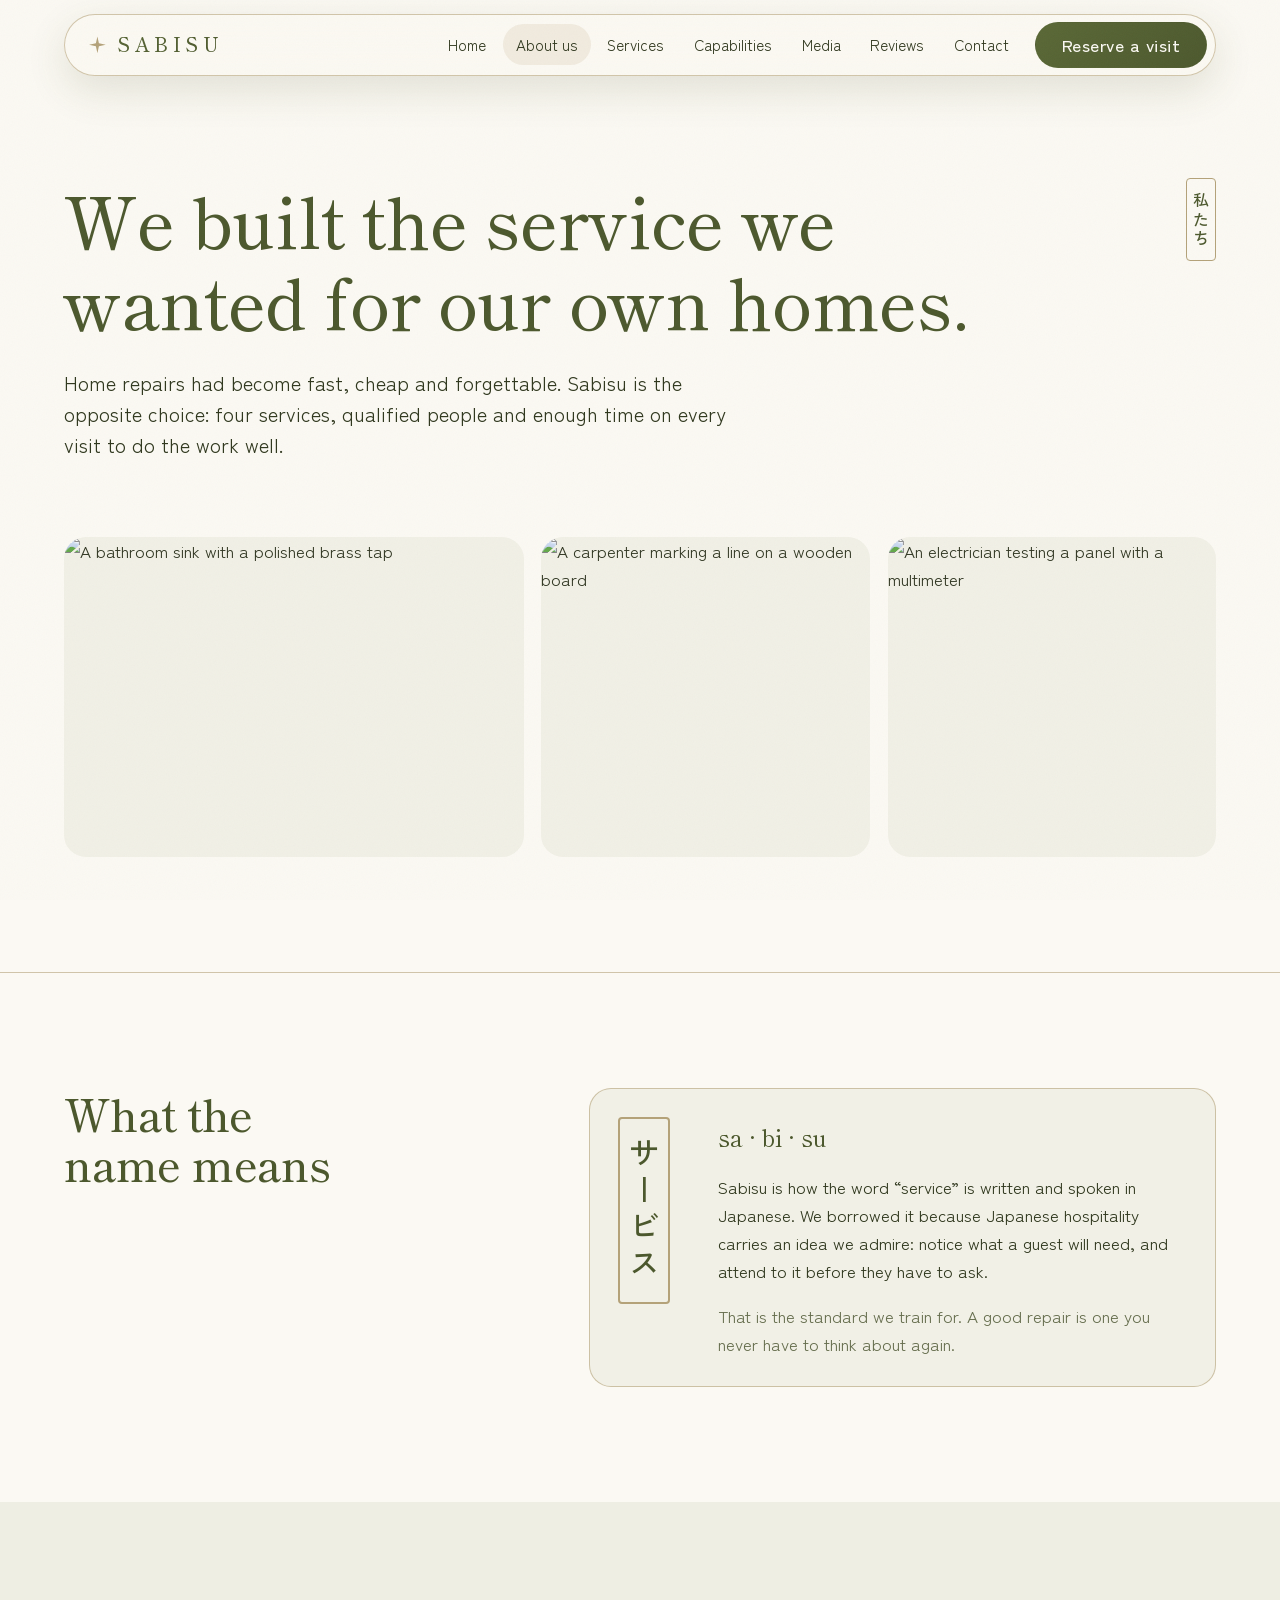
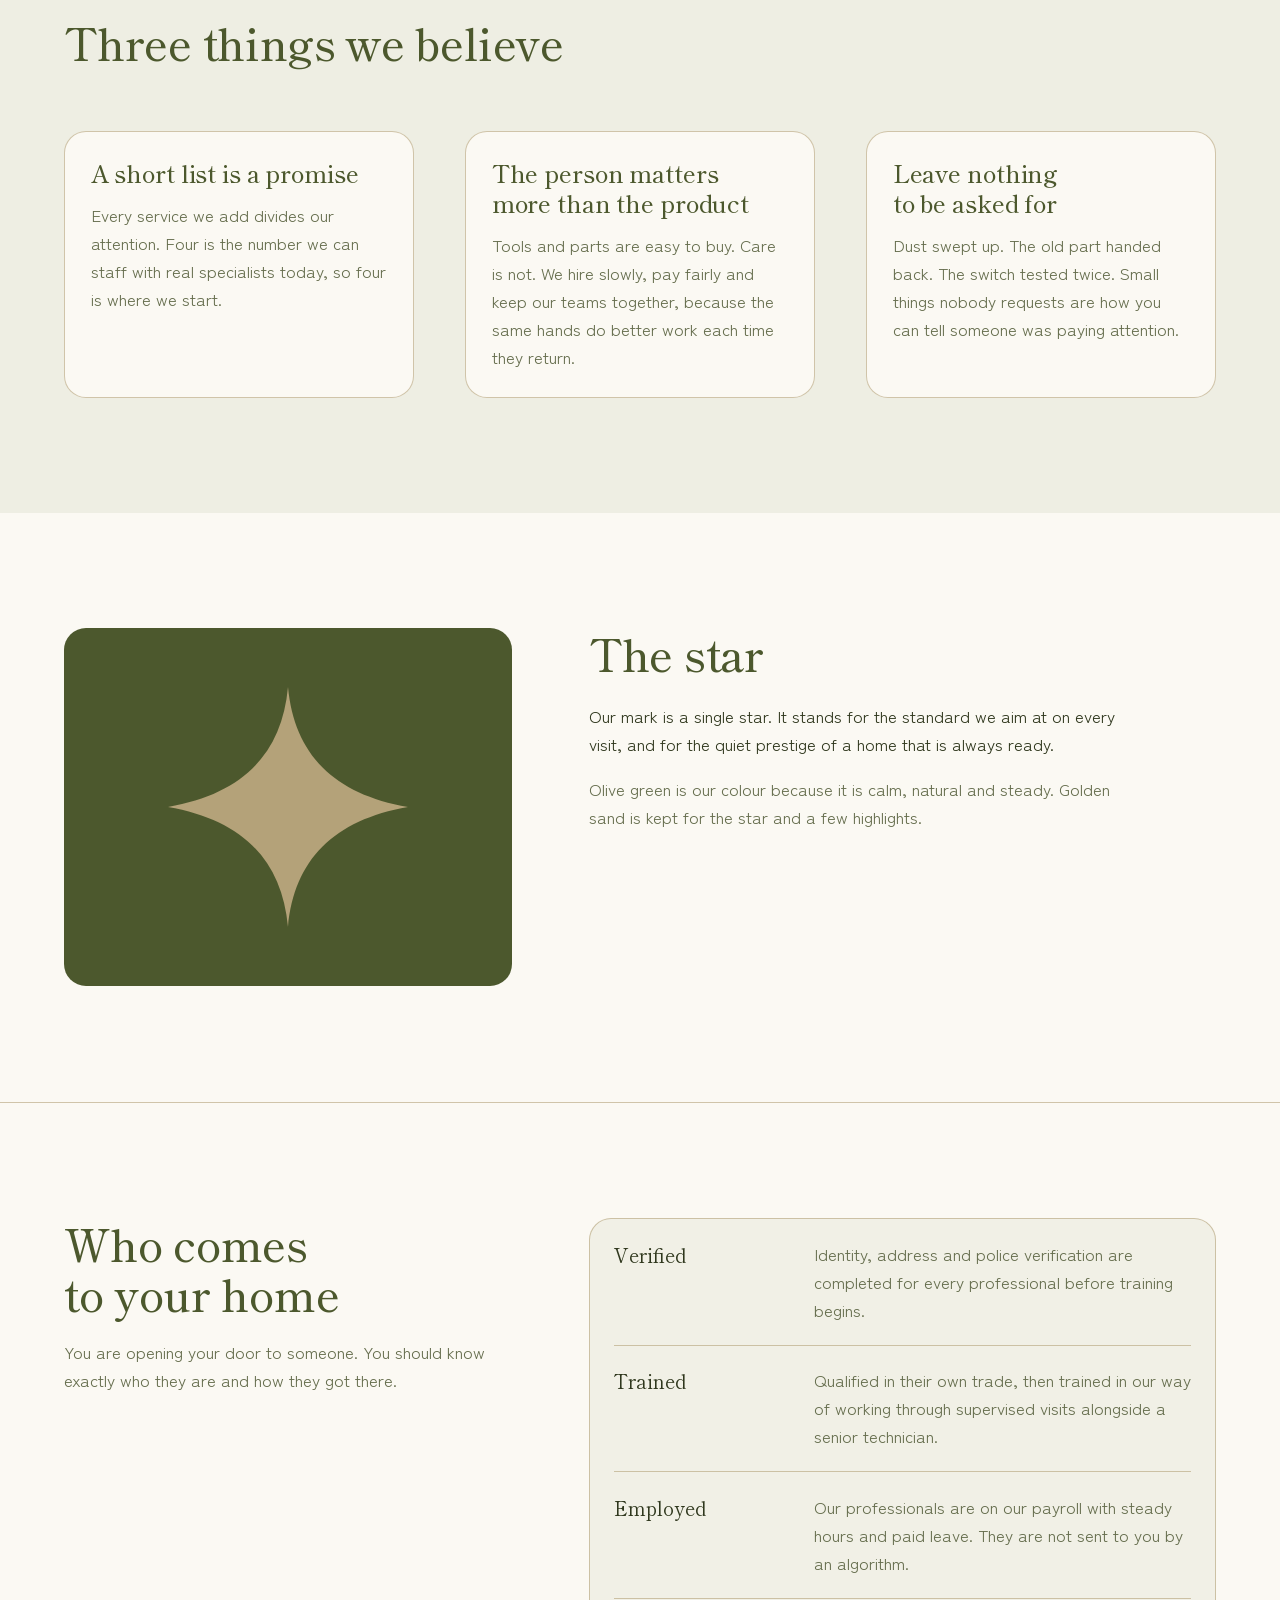
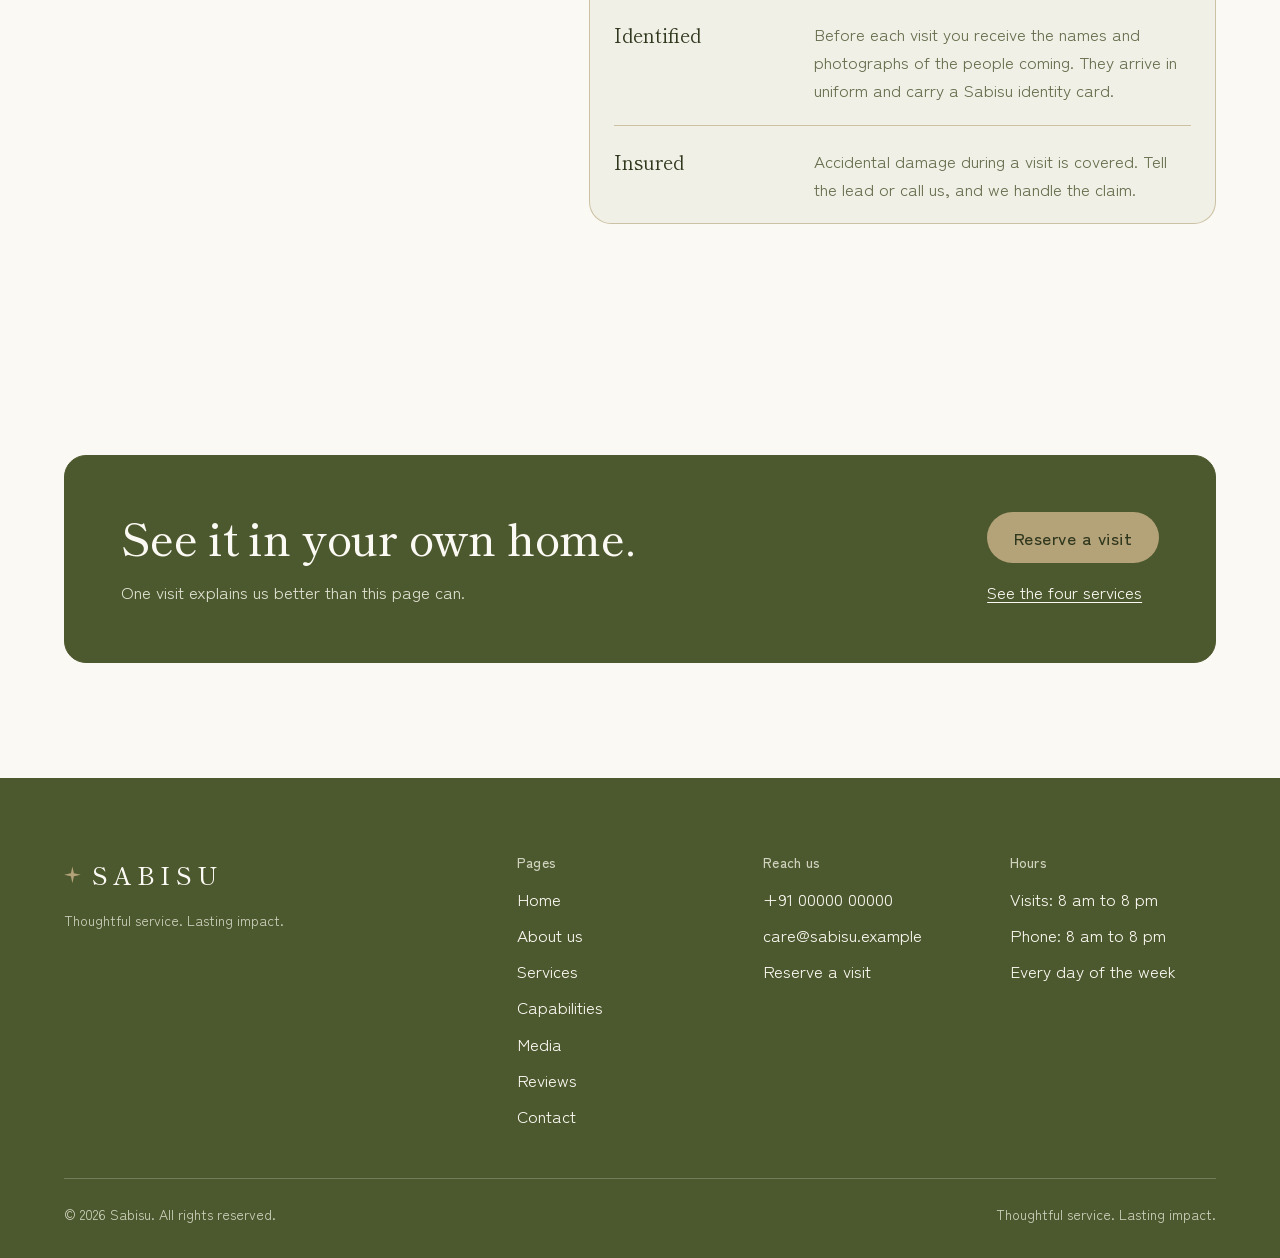
==== commit 5ef963de: "Rebrand to olive palette and four services; add Capabilities and Media pages Co-Authored-By: Claude " ====
--- a/about.html
+++ b/about.html
@@ -4,8 +4,8 @@
   <meta charset="utf-8">
   <meta name="viewport" content="width=device-width, initial-scale=1">
   <title>About us — Sabisu</title>
-  <meta name="description" content="Why Sabisu offers only six home services, what the name means and who comes to your home.">
-  <link rel="icon" href="data:image/svg+xml,%3Csvg xmlns='http://www.w3.org/2000/svg' viewBox='0 0 32 32'%3E%3Crect width='32' height='32' rx='5' fill='%230f0e0d'/%3E%3Ccircle cx='16' cy='16' r='9' fill='none' stroke='%23c8a26b' stroke-width='1.6'/%3E%3C/svg%3E">
+  <meta name="description" content="Why Sabisu offers only four home services, what the name means and who comes to your home.">
+  <link rel="icon" href="data:image/svg+xml,%3Csvg xmlns='http://www.w3.org/2000/svg' viewBox='0 0 32 32'%3E%3Crect width='32' height='32' rx='5' fill='%234C582D'/%3E%3Ccircle cx='16' cy='16' r='9' fill='none' stroke='%23B4A279' stroke-width='1.6'/%3E%3C/svg%3E">
   <link rel="preconnect" href="https://fonts.googleapis.com">
   <link rel="preconnect" href="https://fonts.gstatic.com" crossorigin>
   <link href="https://fonts.googleapis.com/css2?family=Shippori+Mincho:wght@400;500;600&family=Zen+Kaku+Gothic+New:wght@300;400;500;700&display=swap" rel="stylesheet">
@@ -20,8 +20,10 @@
     <button class="nav-toggle" type="button" aria-expanded="false" aria-controls="site-nav">Menu</button>
     <nav id="site-nav" class="site-nav" aria-label="Main">
       <a href="index.html">Home</a>
+      <a href="about.html" aria-current="page">About us</a>
       <a href="services.html">Services</a>
-      <a href="about.html" aria-current="page">About us</a>
+      <a href="capabilities.html">Capabilities</a>
+      <a href="media.html">Media</a>
       <a href="reviews.html">Reviews</a>
       <a href="contact.html">Contact</a>
       <a class="btn btn-solid" href="contact.html#reserve">Reserve a visit</a>
@@ -35,7 +37,7 @@
     <div class="wrap page-head-row">
       <div>
         <h1>We built the service we wanted for our own homes.</h1>
-        <p class="lede">Home help had become fast, cheap and forgettable. Sabisu is the opposite choice: fewer services, better-trained people and enough time on every visit to do the work well.</p>
+        <p class="lede">Home repairs had become fast, cheap and forgettable. Sabisu is the opposite choice: four services, qualified people and enough time on every visit to do the work well.</p>
       </div>
       <p class="seal" lang="ja" title="Watashitachi: about us">私たち</p>
     </div>
@@ -44,8 +46,8 @@
   <!-- PHOTOS: placeholder stock images from Unsplash. Replace with your own before launch. -->
   <div class="wrap photo-row" style="margin-bottom:var(--gap-section)">
     <figure class="ph"><img src="https://images.unsplash.com/photo-1771681744660-d3ff70bc24a2?auto=format&fit=crop&w=900&q=70" alt="A bathroom sink with a polished brass tap" loading="lazy"></figure>
-    <figure class="ph"><img src="https://images.unsplash.com/photo-1574421233376-06f2ccf017f7?auto=format&fit=crop&w=700&q=70" alt="Folded towels beside potted plants" loading="lazy"></figure>
-    <figure class="ph"><img src="https://images.unsplash.com/photo-1760857195921-2275a064bca8?auto=format&fit=crop&w=700&q=70" alt="A lit oil lamp in a dimly lit room" loading="lazy"></figure>
+    <figure class="ph"><img src="https://images.unsplash.com/photo-1659930087003-2d64e33181f7?auto=format&fit=crop&w=700&q=70" alt="A carpenter marking a line on a wooden board" loading="lazy"></figure>
+    <figure class="ph"><img src="https://images.unsplash.com/photo-1758101755915-462eddc23f57?auto=format&fit=crop&w=700&q=70" alt="An electrician testing a panel with a multimeter" loading="lazy"></figure>
   </div>
 
   <section class="band band-ruled" aria-labelledby="name-title">
@@ -58,7 +60,7 @@
         <div>
           <p class="pronounce">sa · bi · su</p>
           <p>Sabisu is how the word “service” is written and spoken in Japanese. We borrowed it because Japanese hospitality carries an idea we admire: notice what a guest will need, and attend to it before they have to ask.</p>
-          <p class="muted">That is the standard we train for. A good visit is one where you never have to point anything out.</p>
+          <p class="muted">That is the standard we train for. A good repair is one you never have to think about again.</p>
         </div>
       </div>
     </div>
@@ -72,15 +74,15 @@
       <div class="beliefs">
         <div class="belief">
           <h3>A short list is a promise</h3>
-          <p>Every service we add divides our attention. Six is the number we can train for, equip for and inspect properly, so six is where we stop.</p>
+          <p>Every service we add divides our attention. Four is the number we can staff with real specialists today, so four is where we start.</p>
         </div>
         <div class="belief">
           <h3>The person matters more than the product</h3>
-          <p>Machines and solutions are easy to buy. Care is not. We hire slowly, pay fairly and keep our teams together, because the same hands do better work each time they return.</p>
+          <p>Tools and parts are easy to buy. Care is not. We hire slowly, pay fairly and keep our teams together, because the same hands do better work each time they return.</p>
         </div>
         <div class="belief">
           <h3>Leave nothing to be asked for</h3>
-          <p>Cushions back in place. Switches wiped. The tap left dry. Small things nobody requests are how you can tell someone was paying attention.</p>
+          <p>Dust swept up. The old part handed back. The switch tested twice. Small things nobody requests are how you can tell someone was paying attention.</p>
         </div>
       </div>
     </div>
@@ -88,13 +90,11 @@
 
   <section class="band" aria-labelledby="mark-title">
     <div class="wrap split">
-      <figure class="mark-figure">
-        <div class="mark-fade"><img src="assets/sabisu-logo.webp" width="1179" height="1160" alt="The Sabisu mark: two open hands drawn in one gold line, curving around the name to form a circle." loading="lazy"></div>
-      </figure>
+      <div class="star-wrap"><svg class="star-mark" viewBox="0 0 100 100" role="img" aria-label="Sabisu star"><path fill="currentColor" d="M50 0c2.6 28 19 44.600 50 50-31 5.400-47.400 22-50 50-2.600-28-19-44.600-50-50 31-5.400 47.400-22 50-50z"/></svg></div>
       <div>
-        <h2 id="mark-title">Two hands, one circle</h2>
-        <p style="margin-top:1.5rem">Our mark is two open hands. One offers and one receives, and together they close a circle around the name. It is a reminder of what a service really is: something passed carefully from one person to another.</p>
-        <p class="muted">The red seal beside it reads “sābisu” in Japanese script. We use the same seal to mark our guarantee.</p>
+        <h2 id="mark-title">The star</h2>
+        <p style="margin-top:1.5rem">Our mark is a single star. It stands for the standard we aim at on every visit, and for the quiet prestige of a home that is always ready.</p>
+        <p class="muted">Olive green is our colour because it is calm, natural and steady. Golden sand is kept for the star and a few highlights.</p>
       </div>
     </div>
   </section>
@@ -112,7 +112,7 @@
         </div>
         <div>
           <dt>Trained</dt>
-          <dd>Classroom training for their one service, followed by supervised visits alongside a lead. Nobody works alone until the lead signs them off.</dd>
+          <dd>Qualified in their own trade, then trained in our way of working through supervised visits alongside a senior technician.</dd>
         </div>
         <div>
           <dt>Employed</dt>
@@ -139,7 +139,7 @@
         </div>
         <div class="closing-actions">
           <a class="btn btn-solid" href="contact.html#reserve">Reserve a visit</a>
-          <a href="services.html">See the six services</a>
+          <a href="services.html">See the four services</a>
         </div>
       </div>
     </div>
@@ -151,14 +151,17 @@
   <div class="wrap">
     <div class="footer-grid">
       <div class="footer-brand">
-        <div class="mark-fade footer-mark"><img src="assets/sabisu-logo.webp" width="1179" height="1160" alt="Sabisu. Thoughtful service. Lasting impact." loading="lazy"></div>
+        <a class="wordmark" href="index.html">Sabisu</a>
+        <p class="footer-tag">Thoughtful service. Lasting impact.</p>
       </div>
       <div>
         <h2>Pages</h2>
         <ul>
           <li><a href="index.html">Home</a></li>
+          <li><a href="about.html">About us</a></li>
           <li><a href="services.html">Services</a></li>
-          <li><a href="about.html">About us</a></li>
+          <li><a href="capabilities.html">Capabilities</a></li>
+          <li><a href="media.html">Media</a></li>
           <li><a href="reviews.html">Reviews</a></li>
           <li><a href="contact.html">Contact</a></li>
         </ul>
--- a/styles.css
+++ b/styles.css
@@ -9,20 +9,20 @@
 }
 
 :root {
-  color-scheme: dark;
-
-  --sumi: #0f0e0d;        /* page ground, matched to the logo's black */
-  --urushi: #191715;      /* raised lacquer surface */
-  --kin: #c8a26b;         /* gold line */
-  --kin-hi: #e8cf9f;      /* gold highlight */
-  --kin-lo: #8c6b3c;      /* gold shadow */
-  --shu: #a3241b;         /* seal vermilion */
-  --shu-hi: #d65445;      /* seal vermilion, readable on black */
-  --kinari: #efe8da;      /* unbleached silk: main text */
-  --hai: #a69d8e;         /* ash: secondary text */
-
-  --rule: rgba(200, 162, 107, 0.26);
-  --rule-soft: rgba(239, 232, 218, 0.1);
+  color-scheme: light;
+
+  --sumi: #FBF9F3;        /* ivory: page ground */
+  --urushi: #F1F0E6;      /* ivory with a little sage: raised surface */
+  --kin: #B4A279;         /* golden sand: accent */
+  --kin-hi: #4C582D;      /* olive green: primary */
+  --kin-lo: #3d4724;      /* olive, shaded */
+  --shu: #B4A279;         /* seal border */
+  --shu-hi: #4C582D;      /* seal text */
+  --kinari: #2F371D;      /* deep olive: main text */
+  --hai: #666E4E;         /* olive and sage: secondary text */
+
+  --rule: rgba(180, 162, 121, 0.6);
+  --rule-soft: rgba(76, 88, 45, 0.14);
 
   --serif: "Shippori Mincho", "Hiragino Mincho ProN", "Yu Mincho", Georgia, serif;
   --sans: "Zen Kaku Gothic New", "Hiragino Sans", "Yu Gothic", system-ui, sans-serif;
@@ -35,7 +35,7 @@
   --t-h1: clamp(2.4rem, 1.3rem + 4.4vw, 4.4rem);
 
   --gap-section: clamp(4.5rem, 9vw, 8rem);
-  --gold-fill: linear-gradient(135deg, var(--kin-hi) 0%, var(--kin) 45%, var(--kin-lo) 100%);
+  --gold-fill: linear-gradient(135deg, #5a6836 0%, #4C582D 100%);
 }
 
 *,
@@ -125,14 +125,14 @@
   cursor: pointer;
   transition: background-color 0.2s, color 0.2s, filter 0.2s;
 }
-.btn:hover { background: rgba(200, 162, 107, 0.12); color: var(--kinari); }
+.btn:hover { background: rgba(180, 162, 121, 0.12); color: var(--kinari); }
 
 .btn-solid {
   background: var(--gold-fill);
   border-color: transparent;
-  color: #17130c;
-}
-.btn-solid:hover { background: var(--gold-fill); color: #17130c; filter: brightness(1.12); }
+  color: #FBF9F3;
+}
+.btn-solid:hover { background: var(--gold-fill); color: #FBF9F3; filter: brightness(1.12); }
 
 /* ---------- Seal (the red mark from the logo) ---------- */
 
@@ -159,7 +159,7 @@
   position: sticky;
   top: 0;
   z-index: 20;
-  background: rgba(15, 14, 13, 0.9);
+  background: rgba(251, 249, 243, 0.9);
   backdrop-filter: blur(10px);
   border-bottom: 1px solid var(--rule);
 }
@@ -208,7 +208,7 @@
   cursor: pointer;
 }
 
-@media (max-width: 54rem) {
+@media (max-width: 68rem) {
   .nav-toggle { display: inline-flex; align-items: center; }
   .site-nav {
     display: none;
@@ -300,7 +300,7 @@
   margin-top: 2.5rem;
   padding: 1.25rem;
   border: 1px solid var(--rule);
-  background: rgba(25, 23, 21, 0.7);
+  background: rgba(251, 249, 243, 0.7);
   max-width: 40rem;
 }
 .reserve-strip .field { flex: 1 1 11rem; }
@@ -327,7 +327,7 @@
   width: 100%;
   min-height: 3rem;
   padding: 0.65rem 0.85rem;
-  border: 1px solid rgba(239, 232, 218, 0.22);
+  border: 1px solid rgba(76, 88, 45, 0.22);
   border-radius: 2px;
   background: var(--sumi);
   color: var(--kinari);
@@ -335,12 +335,12 @@
 }
 .field textarea { min-height: 7.5rem; resize: vertical; }
 .field input::placeholder,
-.field textarea::placeholder { color: #7d7568; }
+.field textarea::placeholder { color: #989E81; }
 .field input:hover,
 .field select:hover,
 .field textarea:hover { border-color: var(--kin); }
 .field [aria-invalid="true"] { border-color: var(--shu-hi); }
-.field-error { margin: 0; font-size: var(--t-small); color: #ee8c7f; }
+.field-error { margin: 0; font-size: var(--t-small); color: #8a5a1c; }
 
 .form-grid { display: grid; grid-template-columns: repeat(2, minmax(0, 1fr)); gap: 1.5rem 1.25rem; }
 .form-grid .span-2 { grid-column: 1 / -1; }
@@ -355,13 +355,13 @@
   gap: 0.5rem;
   min-height: 3rem;
   padding: 0.5rem 1rem;
-  border: 1px solid rgba(239, 232, 218, 0.22);
+  border: 1px solid rgba(76, 88, 45, 0.22);
   border-radius: 2px;
   color: var(--kinari);
   font-size: 1rem;
   cursor: pointer;
 }
-.choice-row label:has(input:checked) { border-color: var(--kin); background: rgba(200, 162, 107, 0.12); }
+.choice-row label:has(input:checked) { border-color: var(--kin); background: rgba(180, 162, 121, 0.12); }
 .choice-row input { accent-color: var(--kin); width: 1rem; height: 1rem; min-height: 0; margin: 0; }
 
 .confirm {
@@ -386,7 +386,7 @@
   text-decoration: none;
   transition: background-color 0.2s, padding 0.2s;
 }
-.menu-row:hover { background: rgba(200, 162, 107, 0.07); color: var(--kinari); padding-inline: 0.9rem; }
+.menu-row:hover { background: rgba(180, 162, 121, 0.07); color: var(--kinari); padding-inline: 0.9rem; }
 .glyph {
   font-family: var(--serif);
   font-weight: 500;
@@ -629,7 +629,7 @@
 .score { display: flex; flex-wrap: wrap; align-items: baseline; gap: 0.5rem 1.25rem; margin-top: 2rem; }
 .score-number { font-family: var(--serif); font-size: clamp(3rem, 2rem + 4vw, 5rem); line-height: 1; color: var(--kin-hi); }
 .stars { color: var(--kin); letter-spacing: 0.12em; white-space: nowrap; }
-.stars .off { color: #4b443a; }
+.stars .off { color: #d3d4c4; }
 
 .sample-note {
   margin: 0 0 2rem;
@@ -645,7 +645,7 @@
 .chip {
   min-height: 2.75rem;
   padding: 0.4rem 1.1rem;
-  border: 1px solid rgba(239, 232, 218, 0.22);
+  border: 1px solid rgba(76, 88, 45, 0.22);
   border-radius: 999px;
   background: transparent;
   color: var(--kinari);
@@ -654,7 +654,7 @@
   cursor: pointer;
 }
 .chip:hover { border-color: var(--kin); }
-.chip[aria-pressed="true"] { border-color: var(--kin); background: var(--gold-fill); color: #17130c; }
+.chip[aria-pressed="true"] { border-color: var(--kin); background: var(--gold-fill); color: #FBF9F3; }
 .filter-status { color: var(--hai); font-size: var(--t-small); margin-bottom: 1.5rem; }
 
 .review-list { columns: 2; column-gap: clamp(2rem, 5vw, 4.5rem); }
@@ -668,7 +668,7 @@
 .rating .star-input { display: inline-flex; flex-direction: row-reverse; justify-content: flex-end; margin-top: 0.3rem; }
 .rating input { position: absolute; opacity: 0; width: 1px; height: 1px; }
 .rating label { cursor: pointer; padding: 0 0.15rem; line-height: 1; }
-.rating label::before { content: "★"; font-size: 2.1rem; color: #4b443a; transition: color 0.15s; }
+.rating label::before { content: "★"; font-size: 2.1rem; color: #d3d4c4; transition: color 0.15s; }
 .rating input:checked ~ label::before,
 .rating label:hover::before,
 .rating label:hover ~ label::before { color: var(--kin-hi); }
@@ -735,7 +735,7 @@
 .btn { border-radius: 999px; }
 .field input, .field select, .field textarea, .choice-row label { border-radius: 12px; }
 .confirm, .closing { border-radius: var(--r-lg); }
-.closing { outline: 0; background: linear-gradient(135deg, rgba(200,162,107,.14), rgba(200,162,107,.02) 60%); }
+.closing { outline: 0; background: linear-gradient(135deg, rgba(180, 162, 121,.14), rgba(180, 162, 121,.02) 60%); }
 
 /* Scroll progress line */
 .progress { position: fixed; top: 0; left: 0; right: 0; height: 2px; z-index: 40; background: var(--gold-fill); transform-origin: 0 50%; transform: scaleX(0); }
@@ -752,27 +752,27 @@
   padding: 0.4rem 0.5rem 0.4rem 1.5rem;
   border: 1px solid var(--rule);
   border-radius: 999px;
-  background: rgba(22, 20, 18, 0.78);
+  background: rgba(251, 249, 243, 0.78);
   backdrop-filter: blur(16px) saturate(1.2);
-  box-shadow: 0 14px 40px rgba(0, 0, 0, 0.45);
+  box-shadow: 0 14px 40px rgba(76, 88, 45, 0.14);
 }
 .wordmark { font-size: 1.15rem; display: inline-flex; align-items: center; gap: 0.7rem; }
 .site-nav { gap: 0.25rem; }
 .site-nav a:not(.btn) { padding: 0.5rem 1rem; border: 0; border-radius: 999px; font-size: 0.95rem; transition: background-color 0.2s; }
-.site-nav a:not(.btn):hover { background: rgba(239, 232, 218, 0.08); }
-.site-nav a[aria-current="page"] { background: rgba(200, 162, 107, 0.16); color: var(--kin-hi); }
+.site-nav a:not(.btn):hover { background: rgba(76, 88, 45, 0.08); }
+.site-nav a[aria-current="page"] { background: rgba(180, 162, 121, 0.16); color: var(--kin-hi); }
 .site-nav .btn { margin-left: 0.6rem; min-height: 2.9rem; }
 .nav-toggle { border-radius: 999px; border-color: var(--rule); }
 
-@media (max-width: 54rem) {
+@media (max-width: 68rem) {
   .site-nav {
     top: calc(100% + 0.6rem);
     padding: 0.75rem;
     gap: 0.15rem;
     border: 1px solid var(--rule);
     border-radius: var(--r-lg);
-    background: rgba(22, 20, 18, 0.97);
-    box-shadow: 0 20px 50px rgba(0, 0, 0, 0.6);
+    background: rgba(251, 249, 243, 0.97);
+    box-shadow: 0 20px 50px rgba(76, 88, 45, 0.14);
   }
   .site-nav a:not(.btn) { padding: 0.85rem 1rem; border-bottom: 0; font-size: 1.05rem; }
   .site-nav .btn { margin: 0.6rem 0 0; }
@@ -782,17 +782,17 @@
 .hero2 { padding-block: clamp(2.5rem, 6vw, 5rem) clamp(3rem, 6vw, 5rem); }
 .hero2-grid { display: grid; grid-template-columns: minmax(0, 6fr) minmax(0, 5fr); gap: clamp(2rem, 5vw, 4.5rem); align-items: center; }
 .pill-note { display: inline-flex; align-items: center; gap: 0.6rem; padding: 0.4rem 1rem 0.4rem 0.5rem; border: 1px solid var(--rule); border-radius: 999px; font-size: var(--t-small); color: var(--kin-hi); margin-bottom: 1.5rem; max-width: none; }
-.pill-note b { display: inline-grid; place-items: center; min-width: 1.7rem; height: 1.7rem; padding: 0 0.5rem; border-radius: 999px; background: var(--gold-fill); color: #17130c; font-weight: 700; }
+.pill-note b { display: inline-grid; place-items: center; min-width: 1.7rem; height: 1.7rem; padding: 0 0.5rem; border-radius: 999px; background: var(--gold-fill); color: #FBF9F3; font-weight: 700; }
 .hero2 .lede { margin-top: 1.5rem; }
-.book-card { margin-top: 2.25rem; padding: 1.1rem; border: 1px solid var(--rule); border-radius: var(--r-lg); background: var(--urushi); box-shadow: 0 24px 60px rgba(0,0,0,.45); display: flex; flex-wrap: wrap; gap: 0.9rem; align-items: flex-end; }
+.book-card { margin-top: 2.25rem; padding: 1.1rem; border: 1px solid var(--rule); border-radius: var(--r-lg); background: var(--urushi); box-shadow: 0 24px 60px rgba(76, 88, 45, 0.14); display: flex; flex-wrap: wrap; gap: 0.9rem; align-items: flex-end; }
 .book-card .field { flex: 1 1 10rem; }
 .book-card .btn { flex: 1 1 auto; }
 
 .collage { position: relative; display: grid; grid-template-columns: 1.15fr 1fr; grid-template-rows: 1fr 1fr; gap: 0.9rem; aspect-ratio: 1 / 1.02; }
 .ph { position: relative; overflow: hidden; border-radius: var(--r-lg); background: var(--urushi); margin: 0; }
-.ph img { width: 100%; height: 100%; object-fit: cover; filter: saturate(0.8) brightness(0.9); transition: transform 0.6s ease; }
+.ph img { width: 100%; height: 100%; object-fit: cover; filter: saturate(0.8); transition: transform 0.6s ease; }
 .collage .ph:first-child { grid-row: 1 / 3; }
-.float-card { position: absolute; display: flex; align-items: center; gap: 0.8rem; padding: 0.8rem 1.1rem; border: 1px solid var(--rule); border-radius: var(--r-md); background: rgba(22,20,18,.88); backdrop-filter: blur(12px); box-shadow: 0 16px 40px rgba(0,0,0,.5); font-size: var(--t-small); line-height: 1.35; }
+.float-card { position: absolute; display: flex; align-items: center; gap: 0.8rem; padding: 0.8rem 1.1rem; border: 1px solid var(--rule); border-radius: var(--r-md); background: rgba(251, 249, 243,.88); backdrop-filter: blur(12px); box-shadow: 0 16px 40px rgba(76, 88, 45, 0.14); font-size: var(--t-small); line-height: 1.35; }
 .float-card strong { display: block; font-family: var(--serif); font-size: 1.35rem; color: var(--kin-hi); line-height: 1.1; }
 .float-a { left: -1.25rem; bottom: 9%; }
 .float-b { right: -0.75rem; top: 7%; }
@@ -818,21 +818,21 @@
 .head-row p { margin-top: 0.9rem; color: var(--hai); }
 .arrows { display: flex; gap: 0.5rem; }
 .arrow { width: 3rem; height: 3rem; border: 1px solid var(--rule); border-radius: 50%; background: transparent; color: var(--kin-hi); font-size: 1.2rem; cursor: pointer; }
-.arrow:hover { background: rgba(200,162,107,.14); border-color: var(--kin); }
+.arrow:hover { background: rgba(180, 162, 121,.14); border-color: var(--kin); }
 
 /* ---------- Service tiles ---------- */
 .tiles { display: grid; grid-template-columns: repeat(3, minmax(0, 1fr)); gap: 1.1rem; }
 .tile { position: relative; display: block; aspect-ratio: 4 / 4.4; overflow: hidden; border-radius: var(--r-lg); border: 1px solid var(--rule-soft); color: var(--kinari); text-decoration: none; background: var(--urushi); }
-.tile img { position: absolute; inset: 0; width: 100%; height: 100%; object-fit: cover; filter: saturate(0.8) brightness(0.85); transition: transform 0.6s ease; }
-.tile::after { content: ""; position: absolute; inset: 0; background: linear-gradient(180deg, rgba(15,14,13,.15) 25%, rgba(15,14,13,.94) 82%); }
+.tile img { position: absolute; inset: 0; width: 100%; height: 100%; object-fit: cover; filter: saturate(0.8); transition: transform 0.6s ease; }
+.tile::after { content: ""; position: absolute; inset: 0; background: linear-gradient(180deg, rgba(251, 249, 243,.15) 25%, rgba(251, 249, 243,.94) 82%); }
 .tile:hover { color: var(--kinari); border-color: var(--kin); }
 .tile:hover img, .ph:hover img { transform: scale(1.05); }
 .tile-top { position: absolute; z-index: 1; top: 1rem; left: 1rem; right: 1rem; display: flex; justify-content: space-between; align-items: flex-start; }
-.tile-top .glyph { display: grid; place-items: center; width: 3rem; height: 3rem; border-radius: 50%; background: rgba(15,14,13,.82); -webkit-background-clip: border-box; background-clip: border-box; color: var(--kin-hi); font-size: 1.5rem; border: 1px solid var(--rule); }
-.tag { padding: 0.3rem 0.75rem; border-radius: 999px; background: rgba(15,14,13,.82); border: 1px solid var(--rule); font-size: 0.8rem; color: var(--kin-hi); }
+.tile-top .glyph { display: grid; place-items: center; width: 3rem; height: 3rem; border-radius: 50%; background: rgba(251, 249, 243,.82); -webkit-background-clip: border-box; background-clip: border-box; color: var(--kin-hi); font-size: 1.5rem; border: 1px solid var(--rule); }
+.tag { padding: 0.3rem 0.75rem; border-radius: 999px; background: rgba(251, 249, 243,.82); border: 1px solid var(--rule); font-size: 0.8rem; color: var(--kin-hi); }
 .tile-body { position: absolute; z-index: 1; left: 1.25rem; right: 1.25rem; bottom: 1.2rem; }
 .tile-name { display: block; font-family: var(--serif); font-size: 1.5rem; line-height: 1.2; }
-.tile-desc { display: block; margin-top: 0.35rem; font-size: 0.93rem; color: #cfc6b6; line-height: 1.45; }
+.tile-desc { display: block; margin-top: 0.35rem; font-size: 0.93rem; color: var(--hai); line-height: 1.45; }
 .tile-foot { display: flex; justify-content: space-between; align-items: center; margin-top: 0.9rem; padding-top: 0.8rem; border-top: 1px solid var(--rule); font-size: 0.95rem; }
 .tile-foot b { color: var(--kin-hi); font-weight: 500; }
 @media (max-width: 62rem) { .tiles { grid-template-columns: repeat(2, minmax(0, 1fr)); } }
@@ -846,7 +846,7 @@
 .band-raised .card { background: var(--sumi); }
 .card h3 { margin-bottom: 0.6rem; }
 .card p { color: var(--hai); font-size: 1rem; }
-.card .tag { align-self: flex-start; margin-bottom: 1.1rem; background: rgba(200,162,107,.12); }
+.card .tag { align-self: flex-start; margin-bottom: 1.1rem; background: rgba(180, 162, 121,.12); }
 .card ul { list-style: none; margin: 1.1rem 0 1.4rem; padding: 0; color: var(--kinari); font-size: 0.98rem; display: grid; gap: 0.45rem; }
 .card li { position: relative; padding-left: 1.5rem; }
 .card li::before { content: ""; position: absolute; left: 0.15rem; top: 0.45em; width: 0.45rem; height: 0.75rem; border: solid var(--kin); border-width: 0 1.5px 1.5px 0; transform: rotate(40deg); }
@@ -862,7 +862,7 @@
 tr:last-child th, tr:last-child td { border-bottom: 0; }
 thead th { font-family: var(--serif); font-size: 1.15rem; font-weight: 500; border-bottom: 1px solid var(--rule); }
 tbody th { font-weight: 400; color: var(--hai); width: 26%; }
-.col-us { background: rgba(200,162,107,.09); color: var(--kinari); }
+.col-us { background: rgba(180, 162, 121,.09); color: var(--kinari); }
 thead .col-us { color: var(--kin-hi); }
 td.them { color: var(--hai); }
 td.num { font-variant-numeric: tabular-nums; white-space: nowrap; }
@@ -906,13 +906,13 @@
   scroll-margin-top: 6rem;
 }
 .service-glyph { position: relative; min-height: 17rem; overflow: hidden; border-radius: 16px; background: var(--sumi); }
-.service-photo { position: absolute; inset: 0; width: 100%; height: 100%; object-fit: cover; filter: saturate(0.8) brightness(0.85); }
+.service-photo { position: absolute; inset: 0; width: 100%; height: 100%; object-fit: cover; filter: saturate(0.8); }
 .service-glyph .glyph {
   position: absolute; top: 0.8rem; left: 0.8rem;
   display: grid; place-items: center;
   width: 3.2rem; height: 3.2rem;
   border: 1px solid var(--rule); border-radius: 50%;
-  background: rgba(15, 14, 13, 0.82);
+  background: rgba(251, 249, 243, 0.82);
   -webkit-background-clip: border-box; background-clip: border-box;
   color: var(--kin-hi); font-size: 1.6rem;
 }
@@ -920,7 +920,7 @@
   position: absolute; left: 0.8rem; bottom: 0.8rem; margin: 0;
   padding: 0.3rem 0.75rem;
   border: 1px solid var(--rule); border-radius: 999px;
-  background: rgba(15, 14, 13, 0.82);
+  background: rgba(251, 249, 243, 0.82);
   color: var(--kin-hi); font-size: 0.8rem;
 }
 .service-body { padding-block: 0.9rem; }
@@ -962,3 +962,97 @@
 .direct div:first-child { border-top: 0; }
 .direct div:last-child { border-bottom: 0; }
 .not-list li { padding: 0.4rem 1.1rem; border: 1px solid var(--rule-soft); border-radius: 999px; font-size: 1.1rem; }
+
+
+/* =====================================================================
+   v3 — olive green #4C582D, sage #989E81, ivory #FBF9F3, golden sand #B4A279
+   ===================================================================== */
+:root { --olive: #4C582D; --sage: #989E81; --ivory: #FBF9F3; --sand: #B4A279; }
+
+h1, h2, h3 { color: var(--olive); }
+.band-raised { background: #EEEEE3; }
+.band-raised .card, .band-raised .faq, .band-raised .table-wrap, .band-raised #review-form, .belief { background: var(--ivory); }
+.field input, .field select, .field textarea { background: var(--ivory); border-color: rgba(76, 88, 45, 0.3); }
+.stars { color: var(--sand); }
+.site-nav a:not(.btn) { color: var(--kinari); padding-inline: 0.8rem; }
+
+/* Wordmark with the star */
+.wordmark { font-family: var(--serif); font-weight: 500; letter-spacing: 0.24em; font-size: 1.2rem; }
+.wordmark::before { content: ""; width: 1.05rem; height: 1.05rem; background: var(--sand); clip-path: polygon(50% 0, 59% 41%, 100% 50%, 59% 59%, 50% 100%, 41% 59%, 0 50%, 41% 41%); }
+.star-mark { display: block; width: min(60%, 15rem); margin-inline: auto; color: var(--sand); }
+.star-wrap { display: grid; place-items: center; aspect-ratio: 1 / 0.8; border-radius: var(--r-lg); background: var(--olive); }
+
+/* Olive closing band and footer */
+.closing { background: var(--olive); border-color: var(--olive); }
+.closing h2 { color: var(--ivory); }
+.closing p { color: #dfe1d2; }
+.closing .btn-solid { background: var(--sand); color: #2F371D; }
+.closing-actions a:not(.btn) { color: var(--ivory); }
+.site-footer { background: var(--olive); border-top: 0; color: var(--ivory); }
+.site-footer a { color: var(--ivory); }
+.site-footer a:hover { color: #e6dcc0; }
+.site-footer h2 { color: #cfd2bf; }
+.site-footer .wordmark { background: none; color: var(--ivory); font-size: 1.5rem; }
+.footer-tag { margin-top: 0.9rem; color: #cfd2bf; font-size: var(--t-small); }
+.footer-base { color: #cfd2bf; border-top-color: rgba(251, 249, 243, 0.22); }
+
+/* Hexagon service buttons */
+.hive-layout { display: grid; grid-template-columns: minmax(0, 4fr) minmax(0, 6fr); gap: clamp(2rem, 5vw, 4.5rem); align-items: center; }
+.hive-layout p { margin-top: 1.1rem; color: var(--hai); }
+.hive-layout .btn { margin-top: 1.75rem; }
+.hive { position: relative; width: min(100%, 38rem); margin-inline: auto; aspect-ratio: 2.5 / 2.598; list-style: none; padding: 0; }
+.hive li { position: absolute; width: 40%; height: 33.333%; filter: drop-shadow(0 8px 14px rgba(76, 88, 45, 0.18)); }
+.hive li:nth-child(1) { left: 30%; top: 33.333%; }
+.hive li:nth-child(2) { left: 30%; top: 0; }
+.hive li:nth-child(3) { left: 60%; top: 16.667%; }
+.hive li:nth-child(4) { left: 60%; top: 50%; }
+.hive li:nth-child(5) { left: 30%; top: 66.667%; }
+.hive li:nth-child(6) { left: 0; top: 50%; }
+.hive li:nth-child(7) { left: 0; top: 16.667%; }
+.hex {
+  display: flex; flex-direction: column; align-items: center; justify-content: center; gap: 0.35rem;
+  width: 100%; height: 100%; padding: 0 16%;
+  transform: scale(0.94);
+  clip-path: polygon(25% 0, 75% 0, 100% 50%, 75% 100%, 25% 100%, 0 50%);
+  background: #E3E4D6; color: var(--olive);
+  font-family: var(--serif); font-size: clamp(0.72rem, 1.9vw, 1.02rem); line-height: 1.2; text-align: center; text-decoration: none;
+  transition: background-color 0.2s, color 0.2s, transform 0.2s;
+}
+.hex svg { width: clamp(1.3rem, 4vw, 2.1rem); height: auto; fill: none; stroke: currentColor; stroke-width: 1.5; stroke-linecap: round; stroke-linejoin: round; }
+a.hex:hover, a.hex:focus-visible { background: var(--olive); color: var(--ivory); transform: scale(1); outline: 0; }
+.hive li:nth-child(odd) a.hex { background: #D3D6C2; }
+.hive li:nth-child(odd) a.hex:hover, .hive li:nth-child(odd) a.hex:focus-visible { background: var(--olive); }
+.hex-core { background: var(--olive); color: var(--ivory); font-size: clamp(0.8rem, 2.1vw, 1.15rem); }
+.hex-core svg { stroke: none; fill: var(--sand); }
+@media (max-width: 54rem) { .hive-layout { grid-template-columns: 1fr; } }
+
+/* Media page */
+.video-grid { display: grid; grid-template-columns: repeat(3, minmax(0, 1fr)); gap: 1.1rem; }
+.video-ph { margin: 0; }
+.video-ph div { display: grid; place-items: center; aspect-ratio: 16 / 9; border: 1px dashed var(--sand); border-radius: var(--r-lg); background: var(--urushi); color: var(--hai); font-size: var(--t-small); }
+.video-ph figcaption { margin-top: 0.8rem; font-family: var(--serif); font-size: 1.15rem; color: var(--olive); }
+.video-ph figcaption small { display: block; font-family: var(--sans); font-size: var(--t-small); color: var(--hai); }
+@media (max-width: 54rem) { .video-grid { grid-template-columns: 1fr; } }
+.swatches { display: grid; grid-template-columns: repeat(4, minmax(0, 1fr)); gap: 1.1rem; }
+.swatch { border: 1px solid var(--rule); border-radius: var(--r-lg); overflow: hidden; background: var(--ivory); }
+.swatch i { display: block; height: 6rem; }
+.swatch span { display: block; padding: 0.8rem 1rem; font-size: var(--t-small); }
+.swatch b { display: block; font-family: var(--serif); font-size: 1.05rem; font-weight: 500; color: var(--olive); }
+@media (max-width: 46rem) { .swatches { grid-template-columns: repeat(2, minmax(0, 1fr)); } }
+.two-up { display: grid; grid-template-columns: repeat(2, minmax(0, 1fr)); gap: 1.1rem; }
+@media (max-width: 46rem) { .two-up { grid-template-columns: 1fr; } }
+
+
+/* ---------- v4 — four services: hive of five ---------- */
+.hive { aspect-ratio: 2.5 / 1.732; }
+.hive li { height: 50%; }
+.hive li:nth-child(1) { left: 30%; top: 25%; }
+.hive li:nth-child(2) { left: 0; top: 0; }
+.hive li:nth-child(3) { left: 60%; top: 0; }
+.hive li:nth-child(4) { left: 0; top: 50%; }
+.hive li:nth-child(5) { left: 60%; top: 50%; }
+.hive li:nth-child(odd) a.hex { background: #E3E4D6; }
+.hive li:nth-child(3) a.hex, .hive li:nth-child(4) a.hex { background: #D3D6C2; }
+.hive li a.hex:hover, .hive li a.hex:focus-visible { background: var(--olive); }
+.hex small { font-family: var(--sans); font-size: 0.78em; opacity: 0.85; }
+.looking { padding-block: clamp(3rem, 6vw, 5rem); }
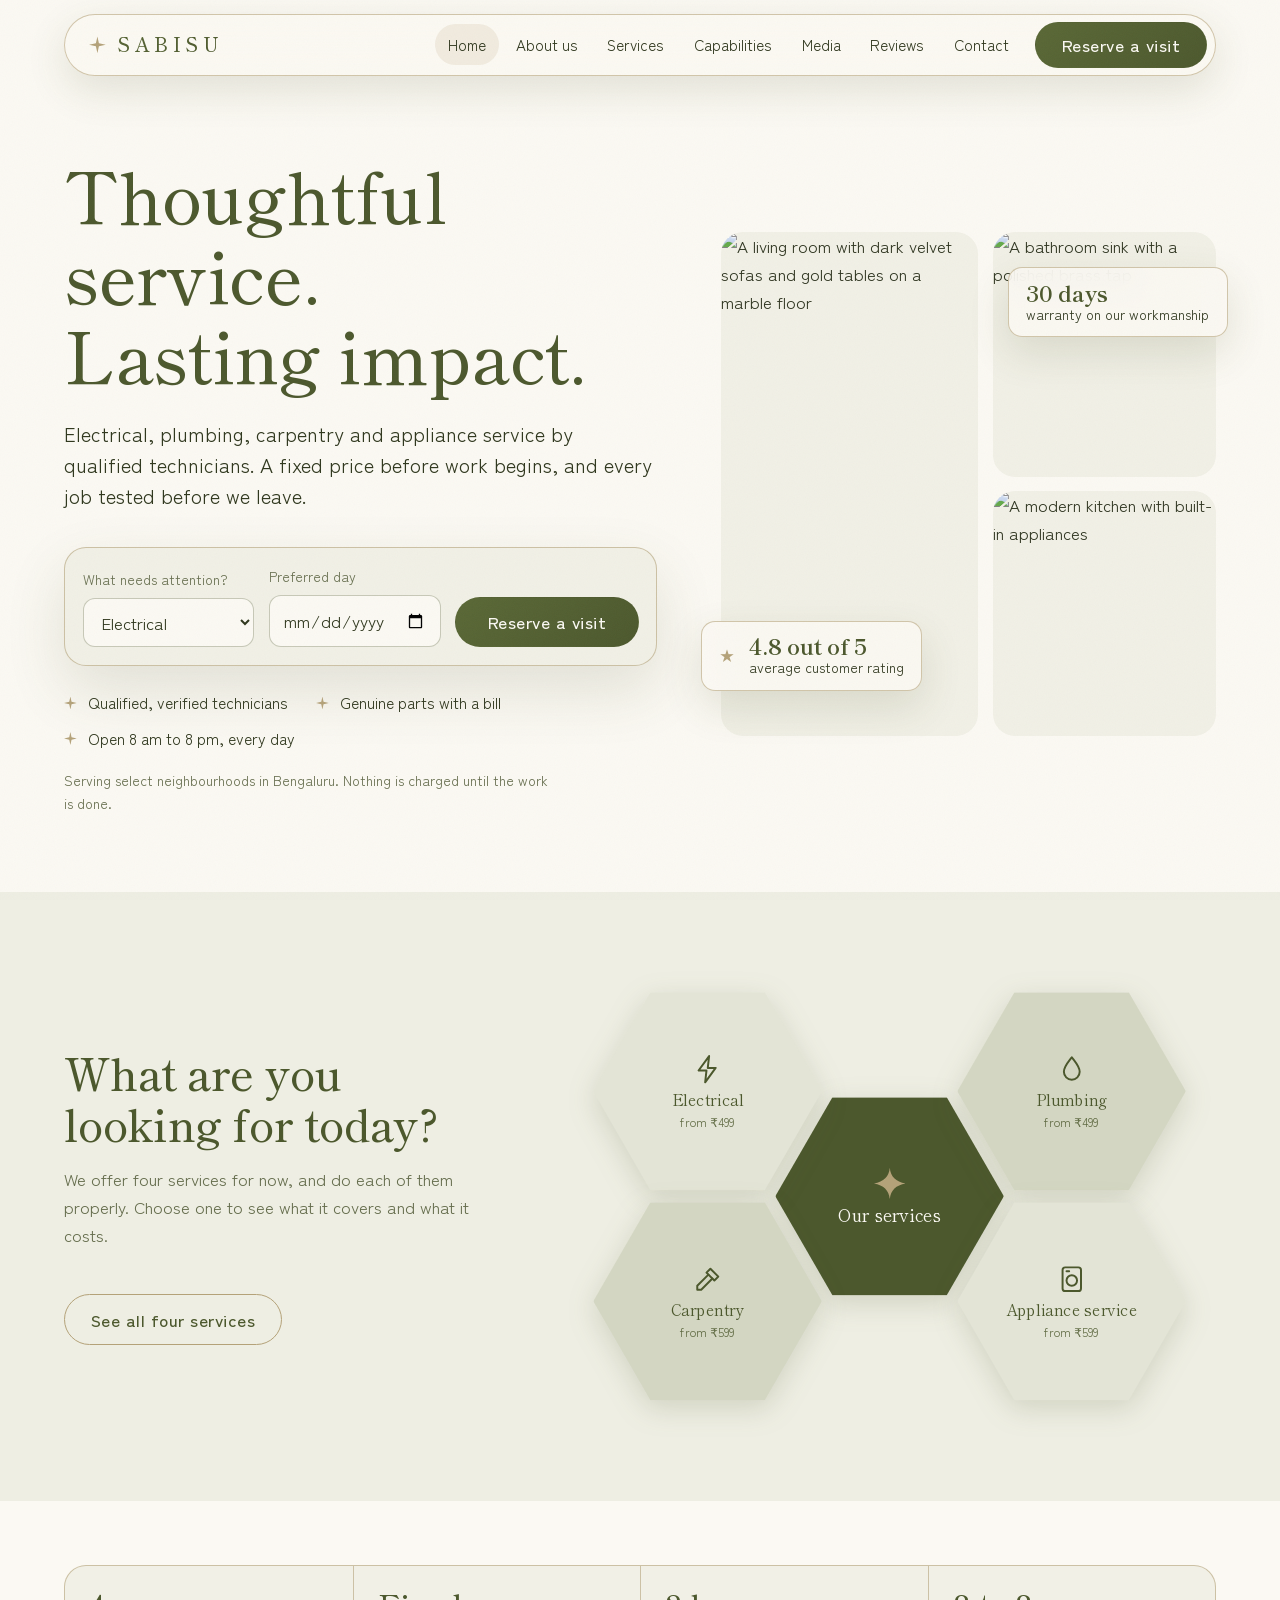
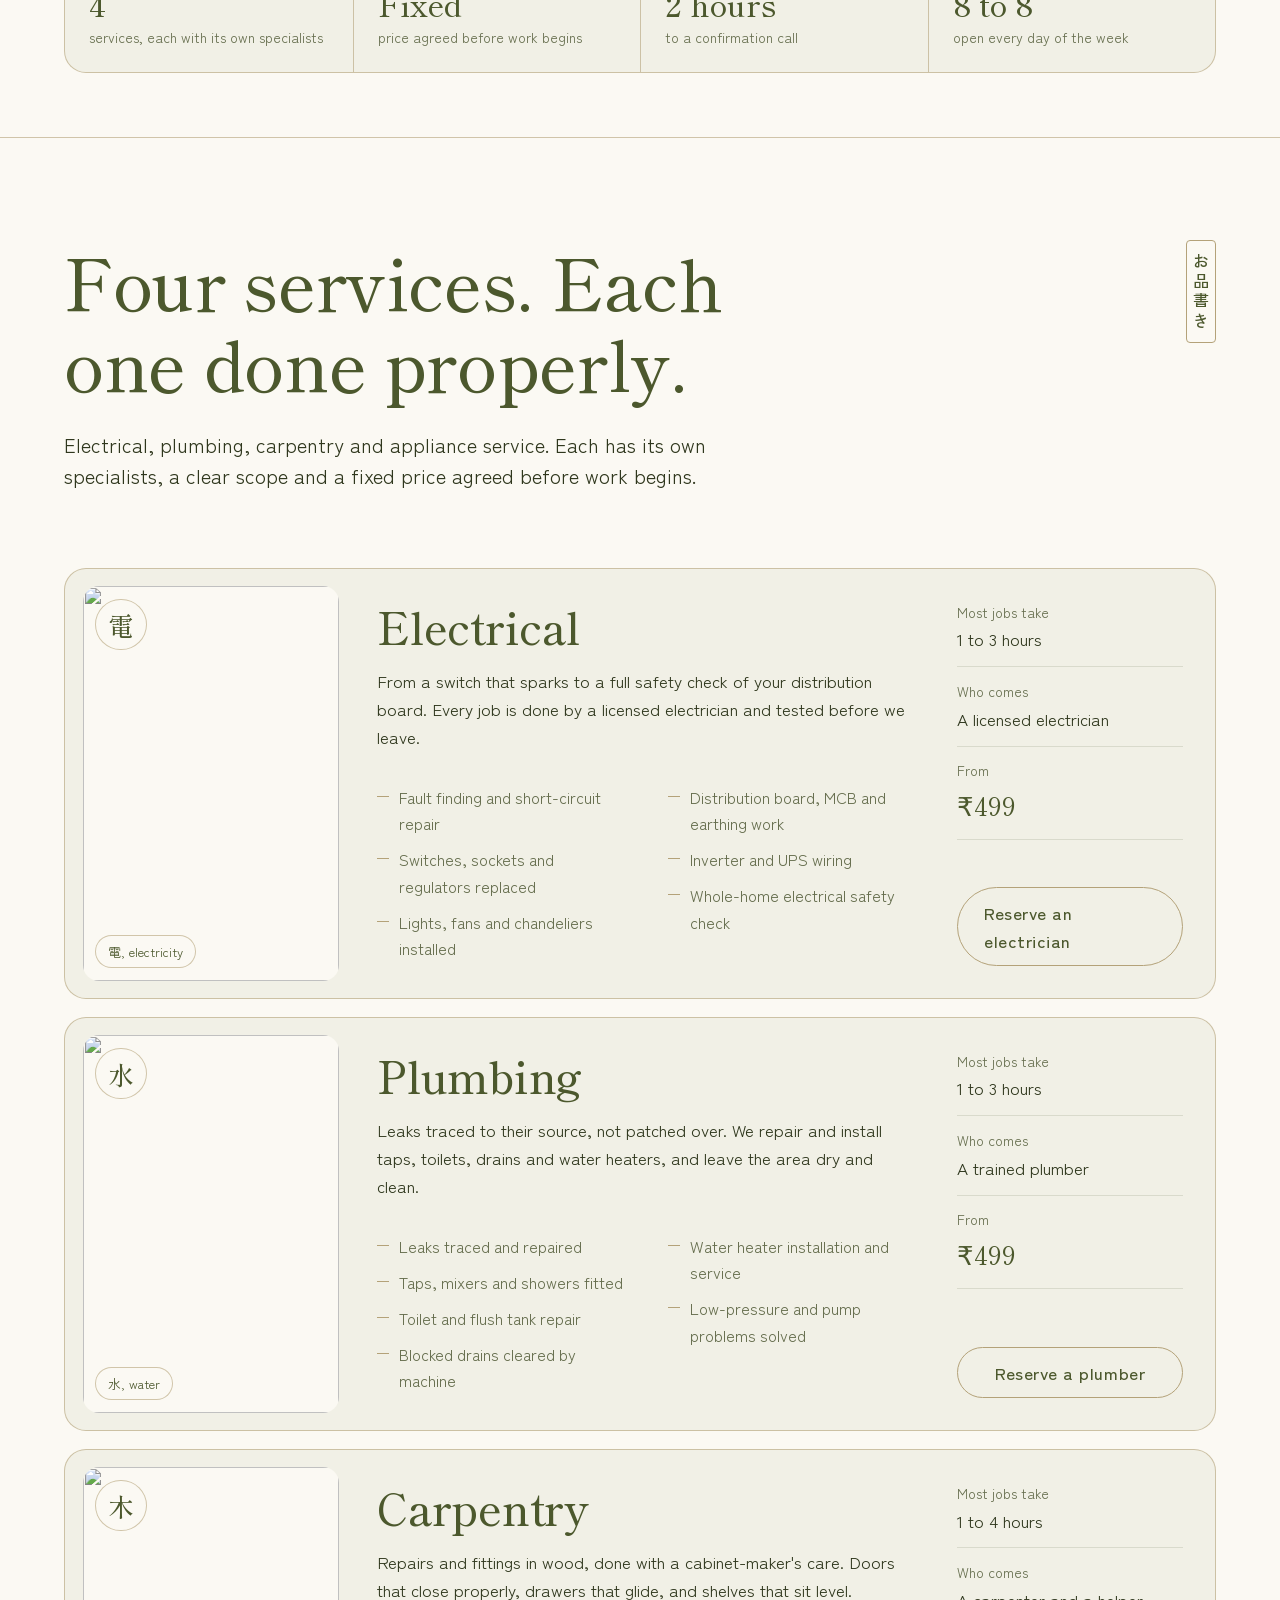
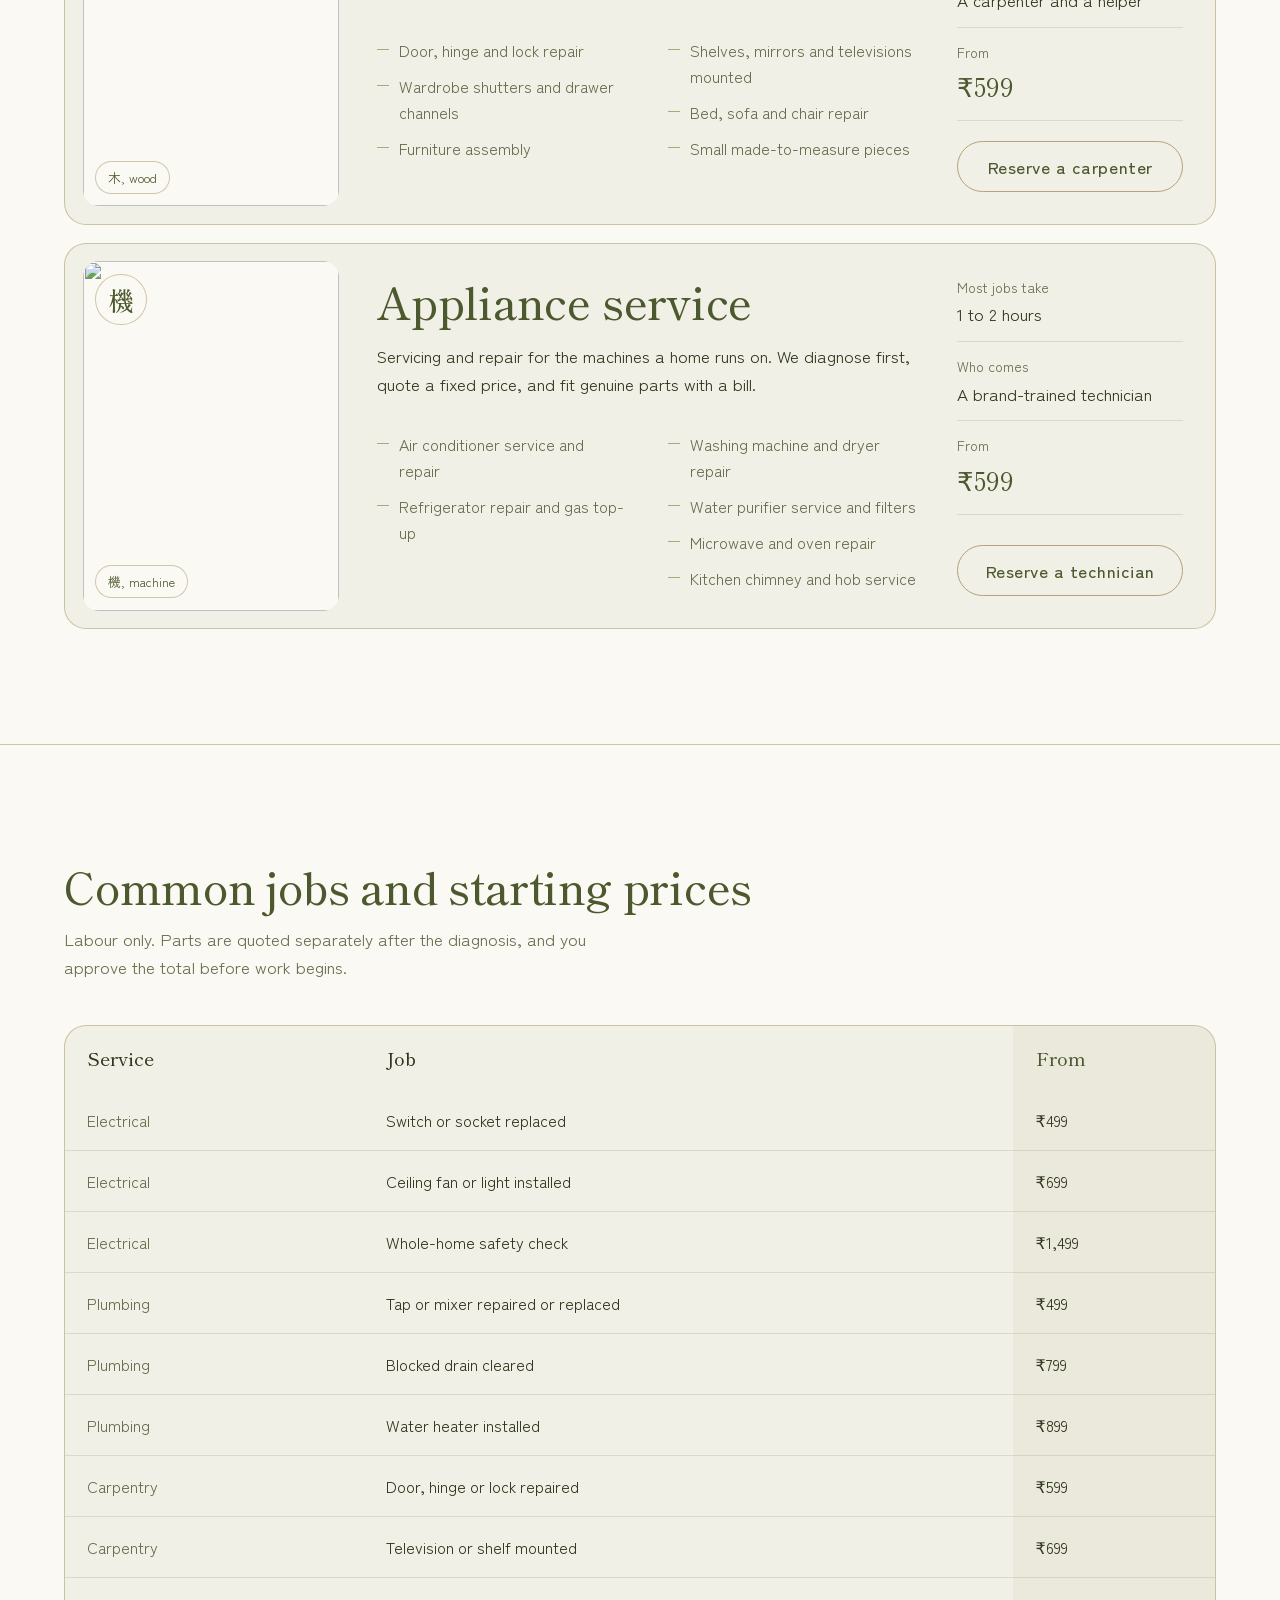
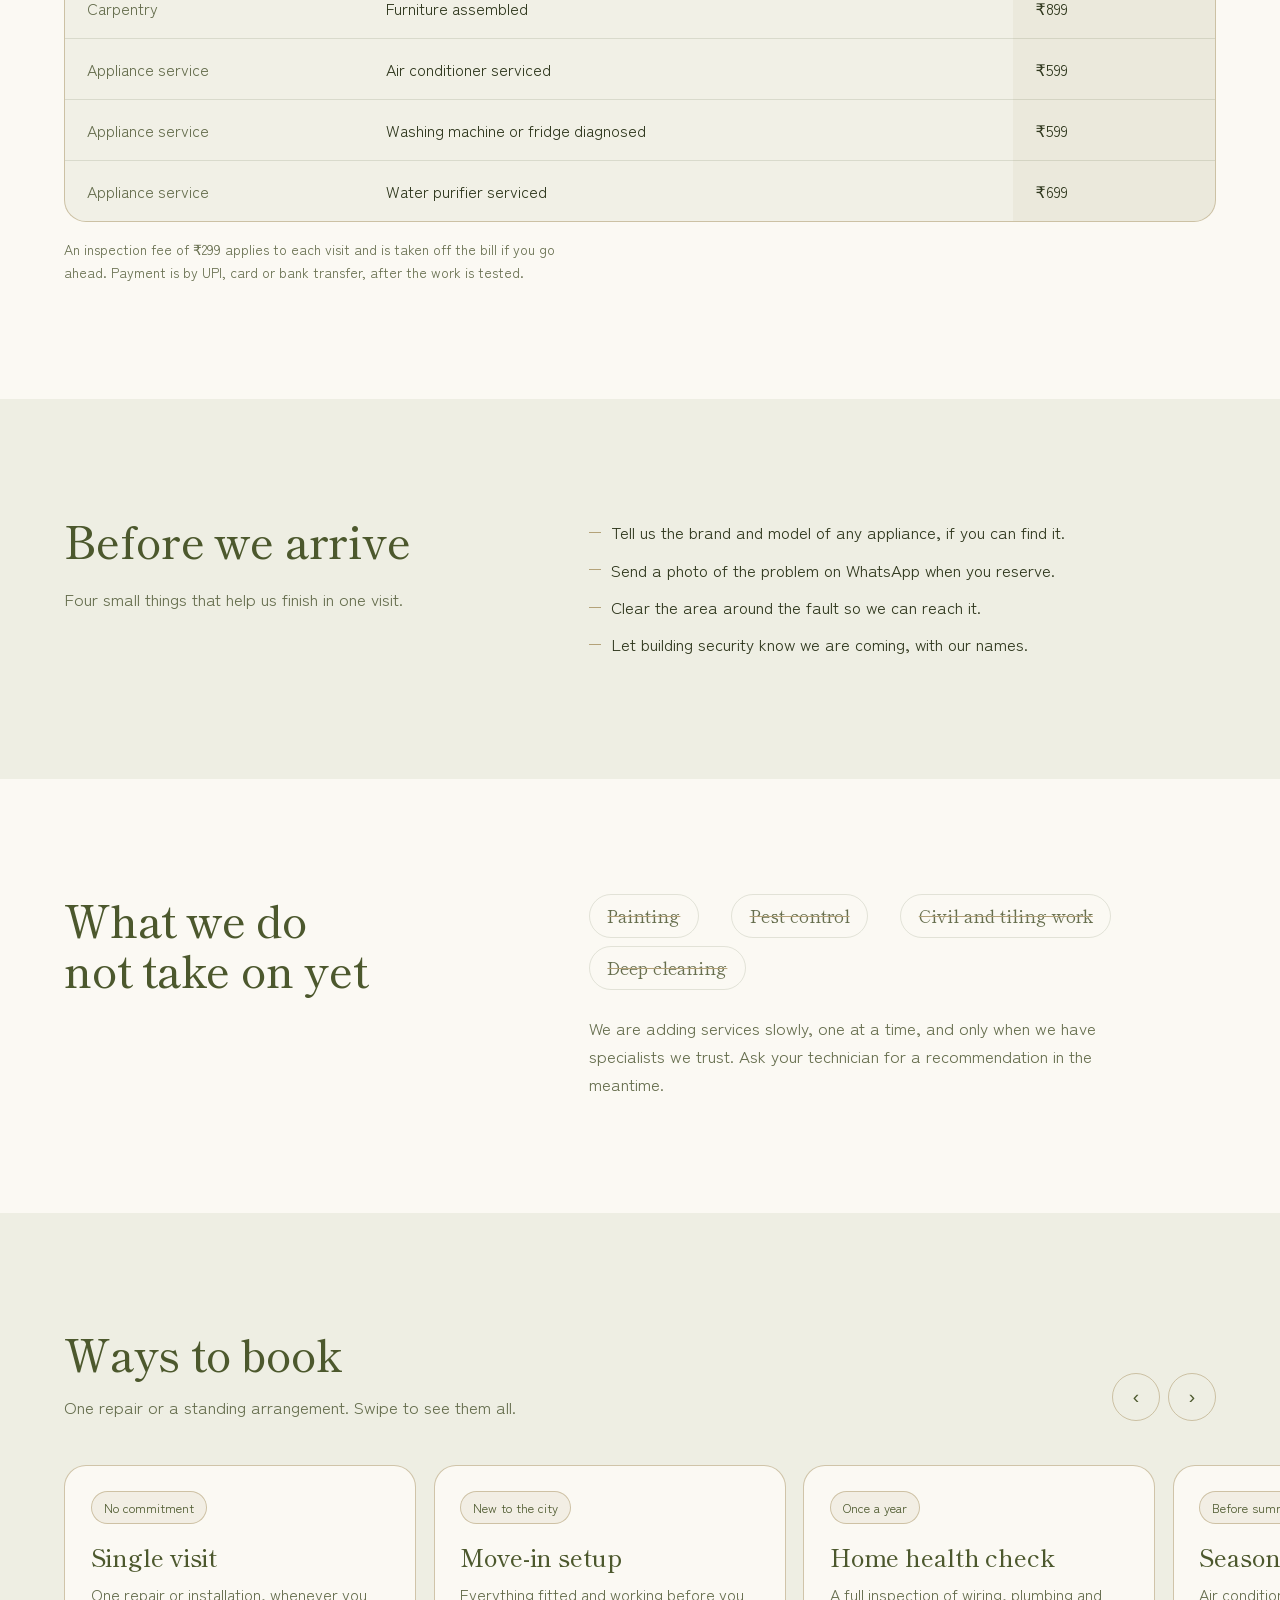
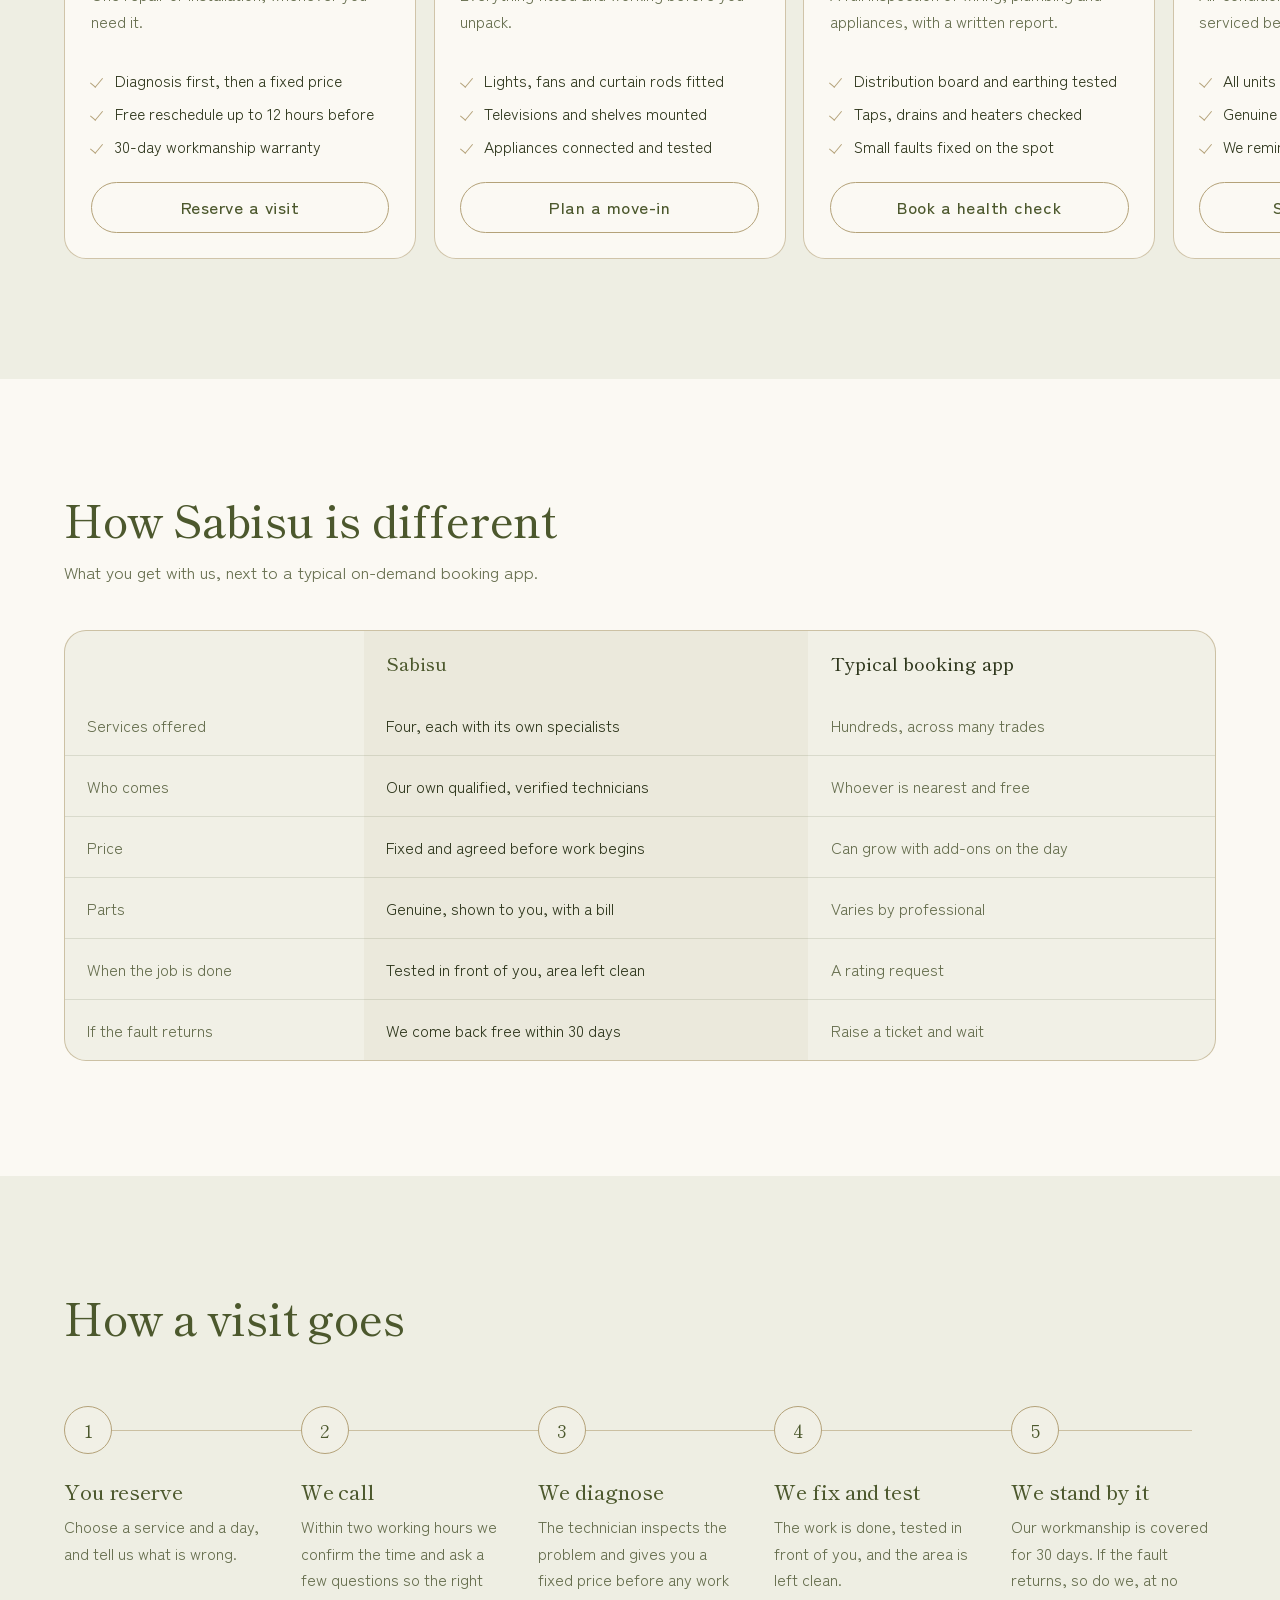
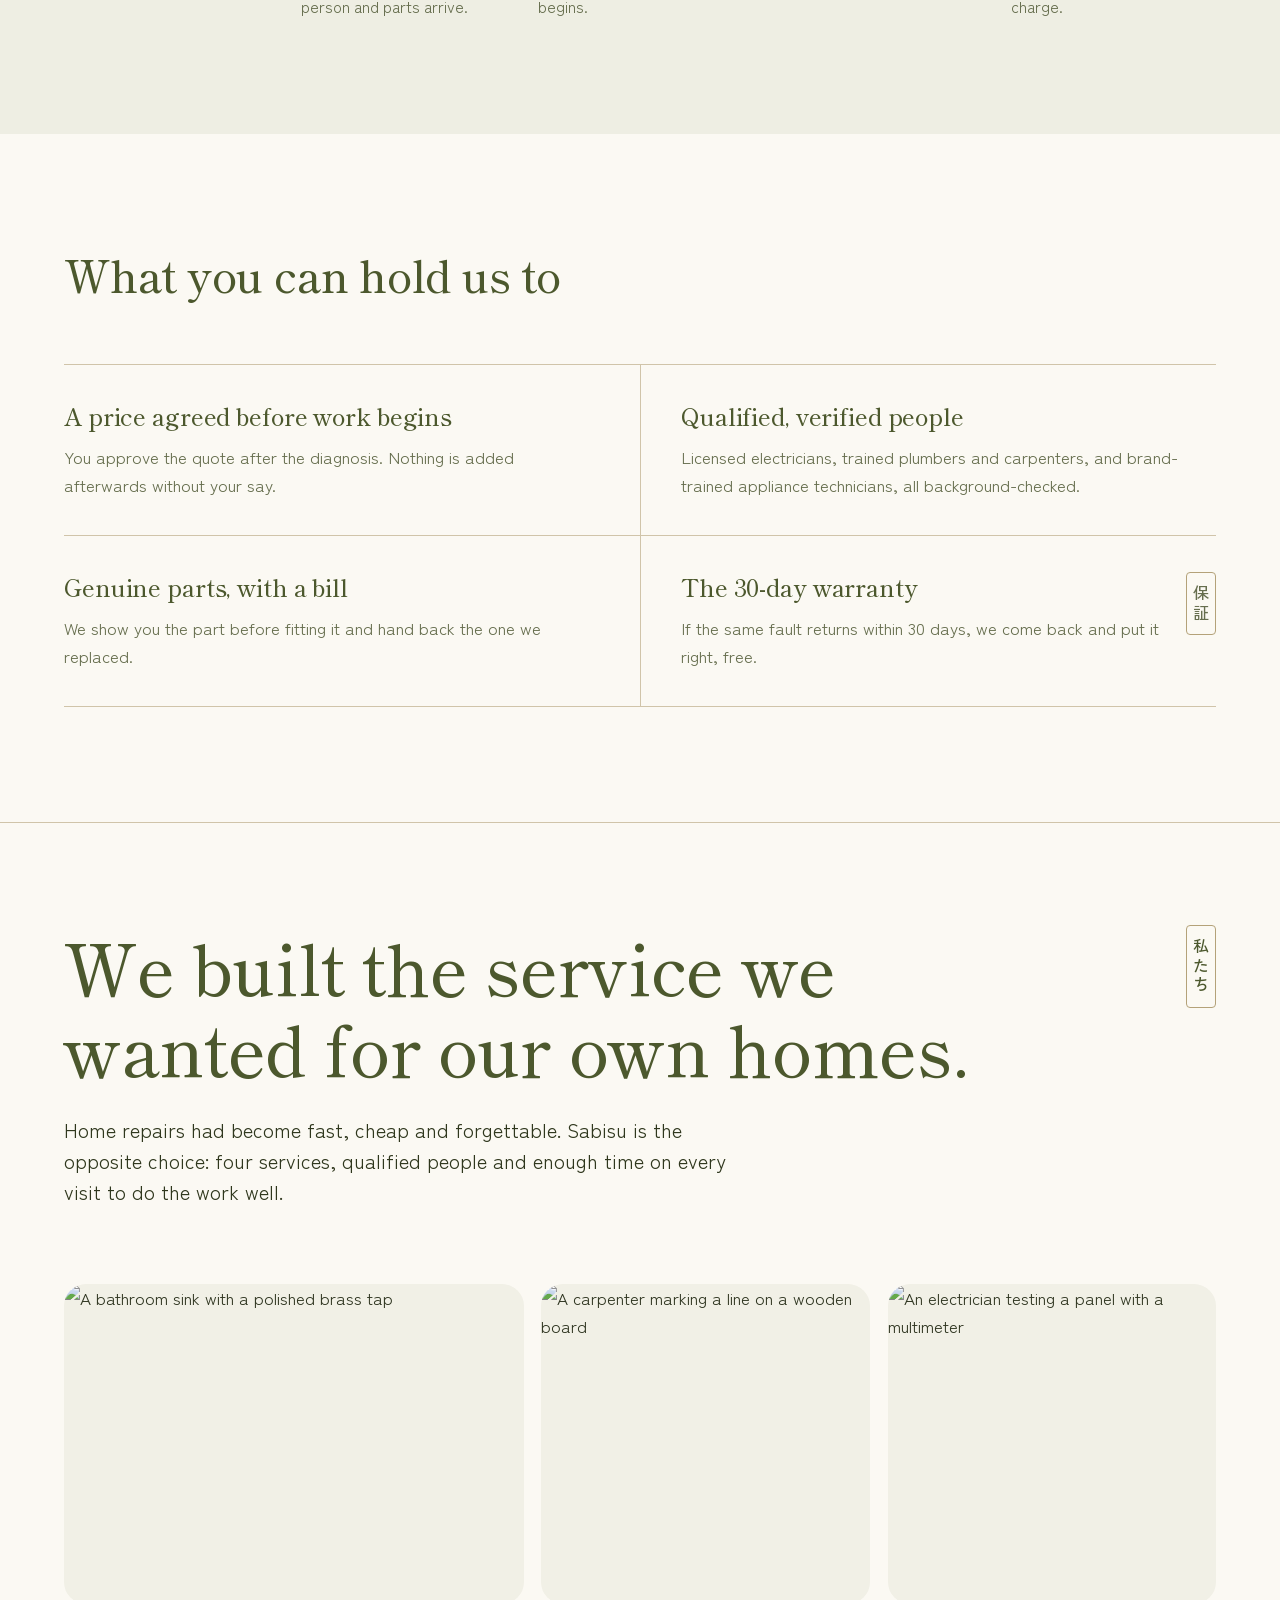
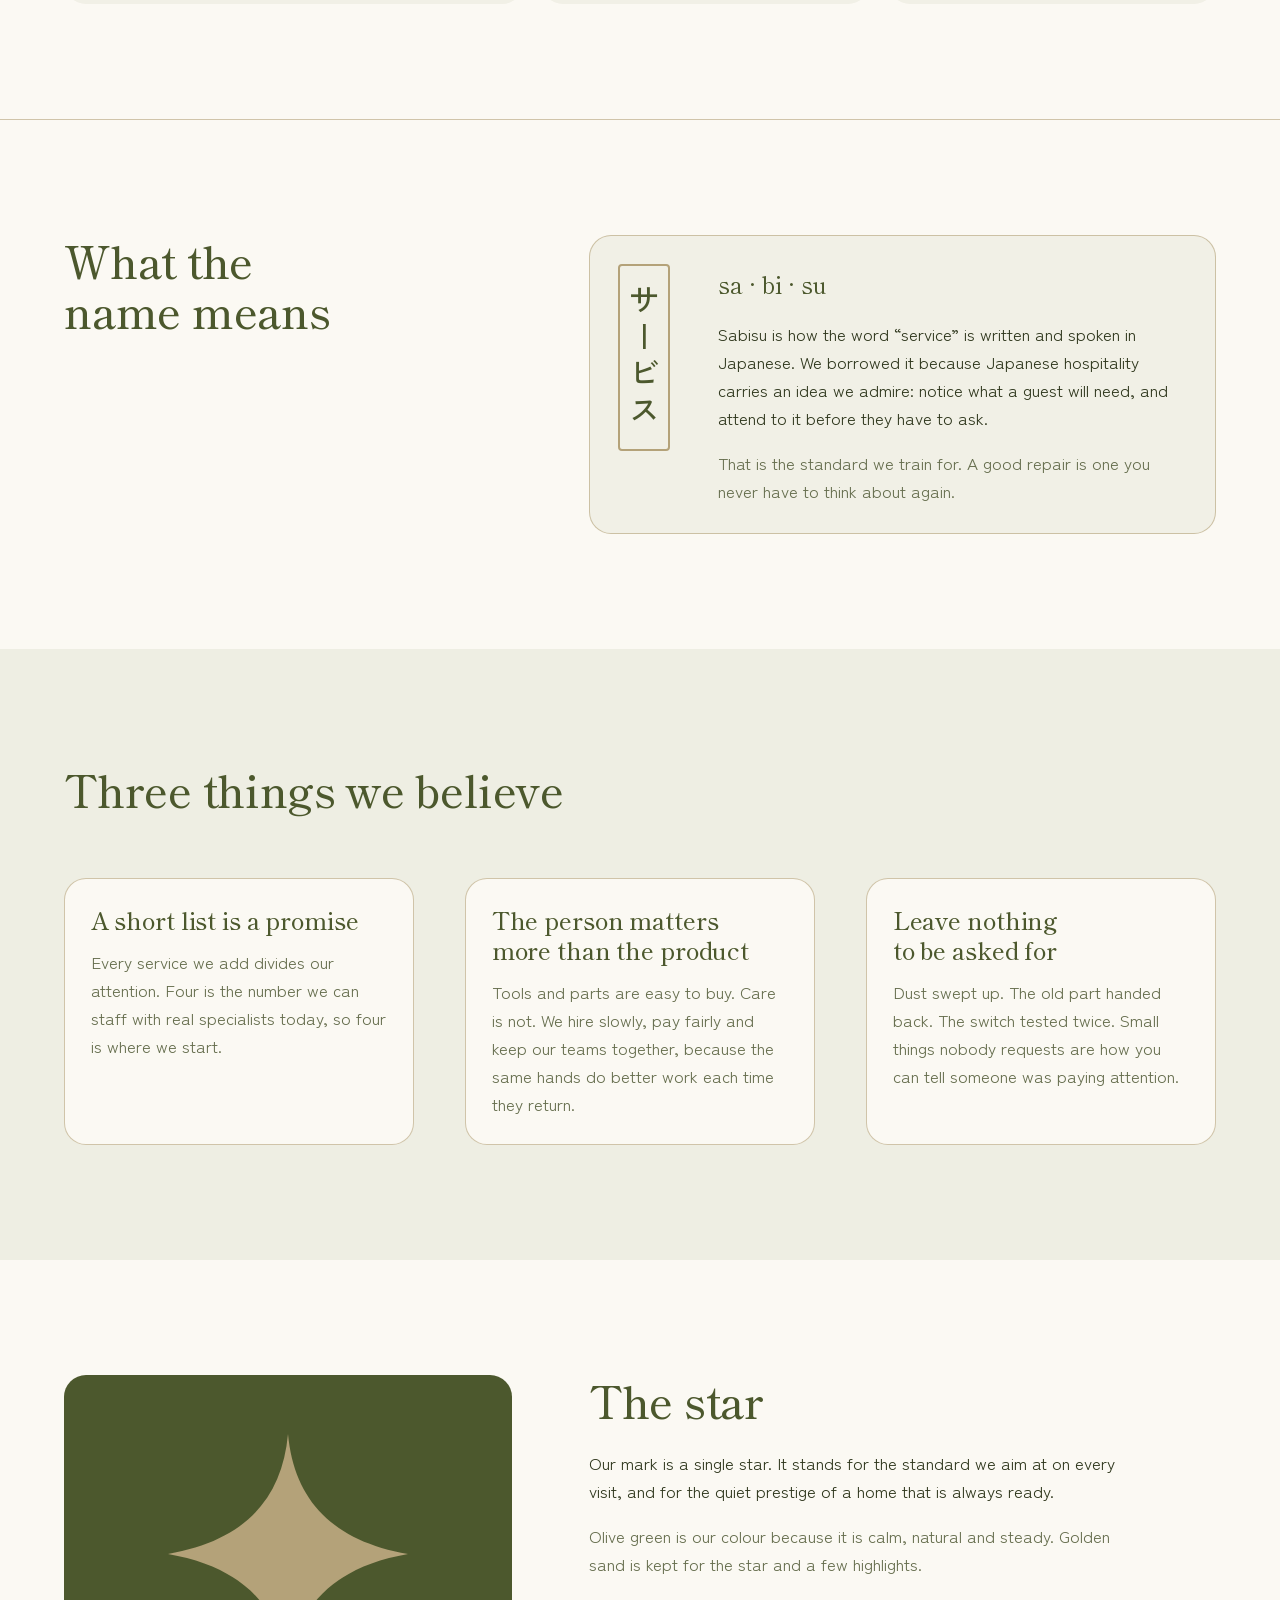
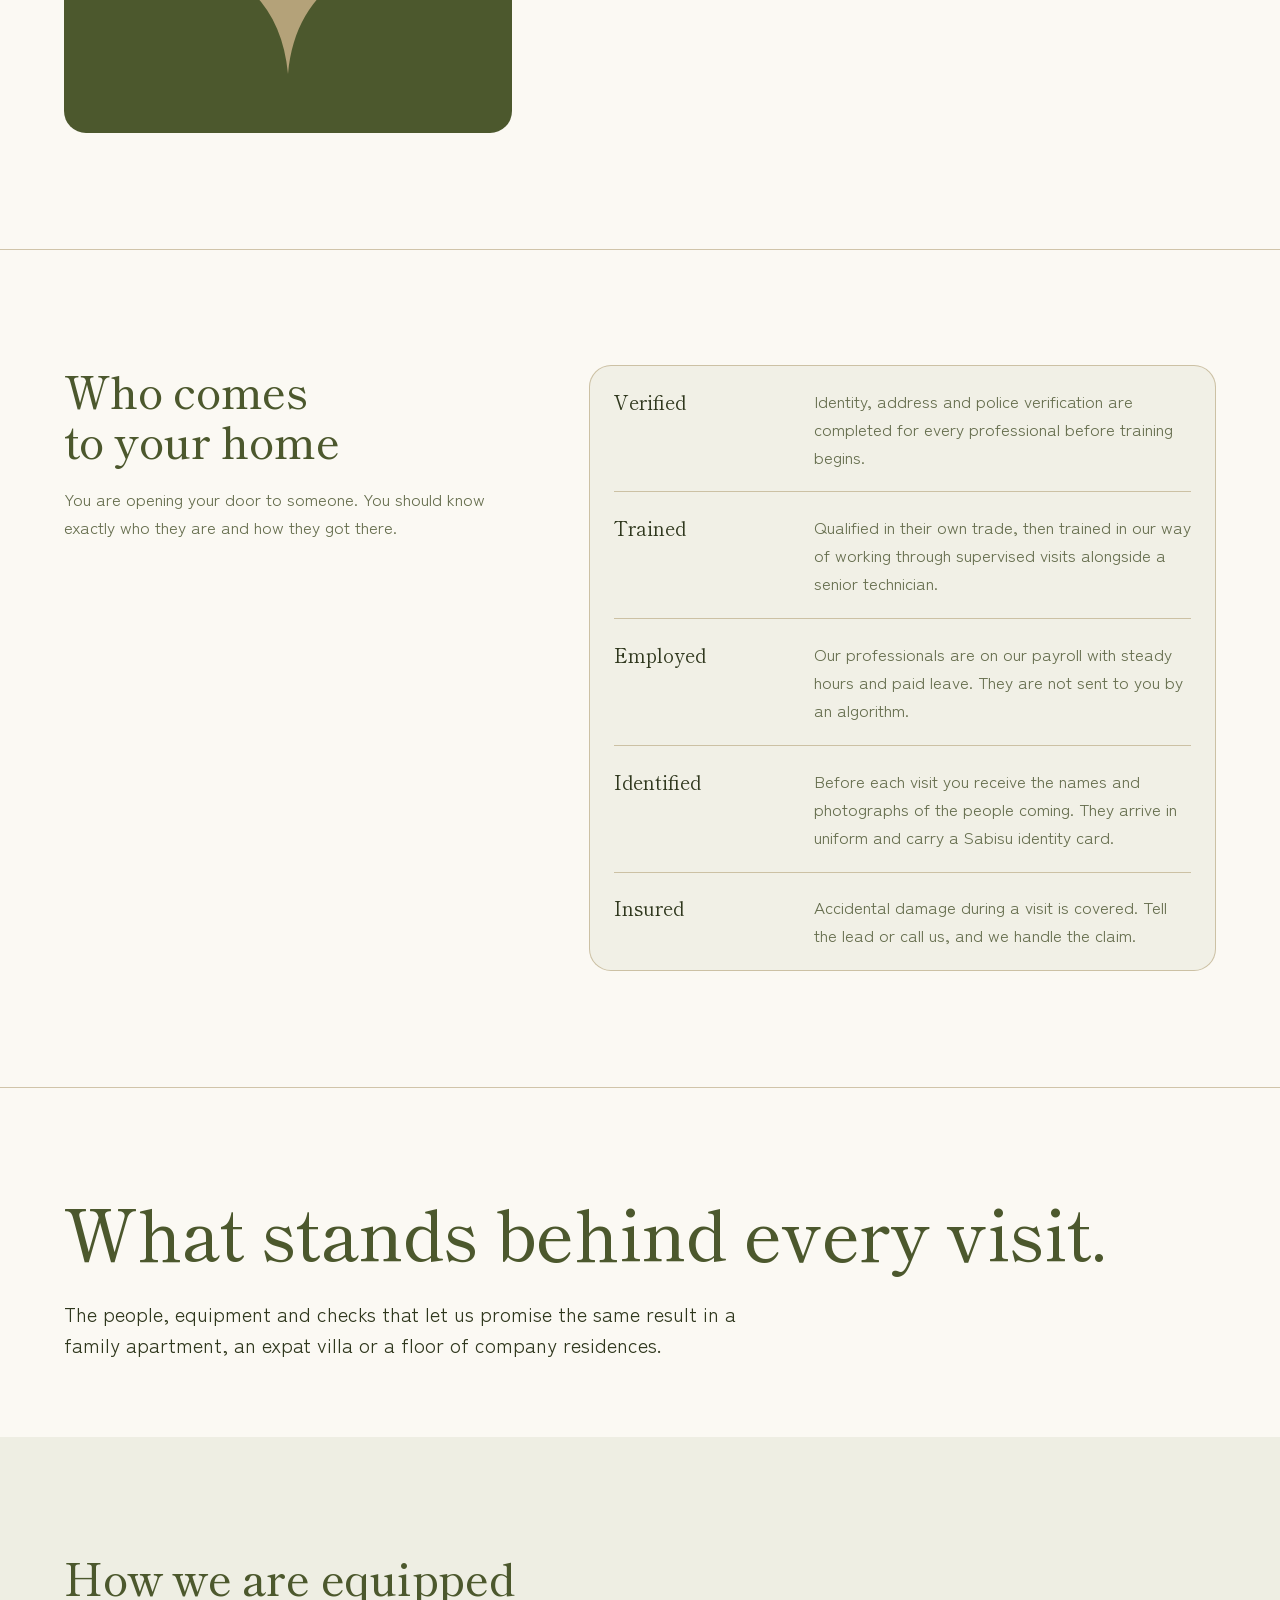
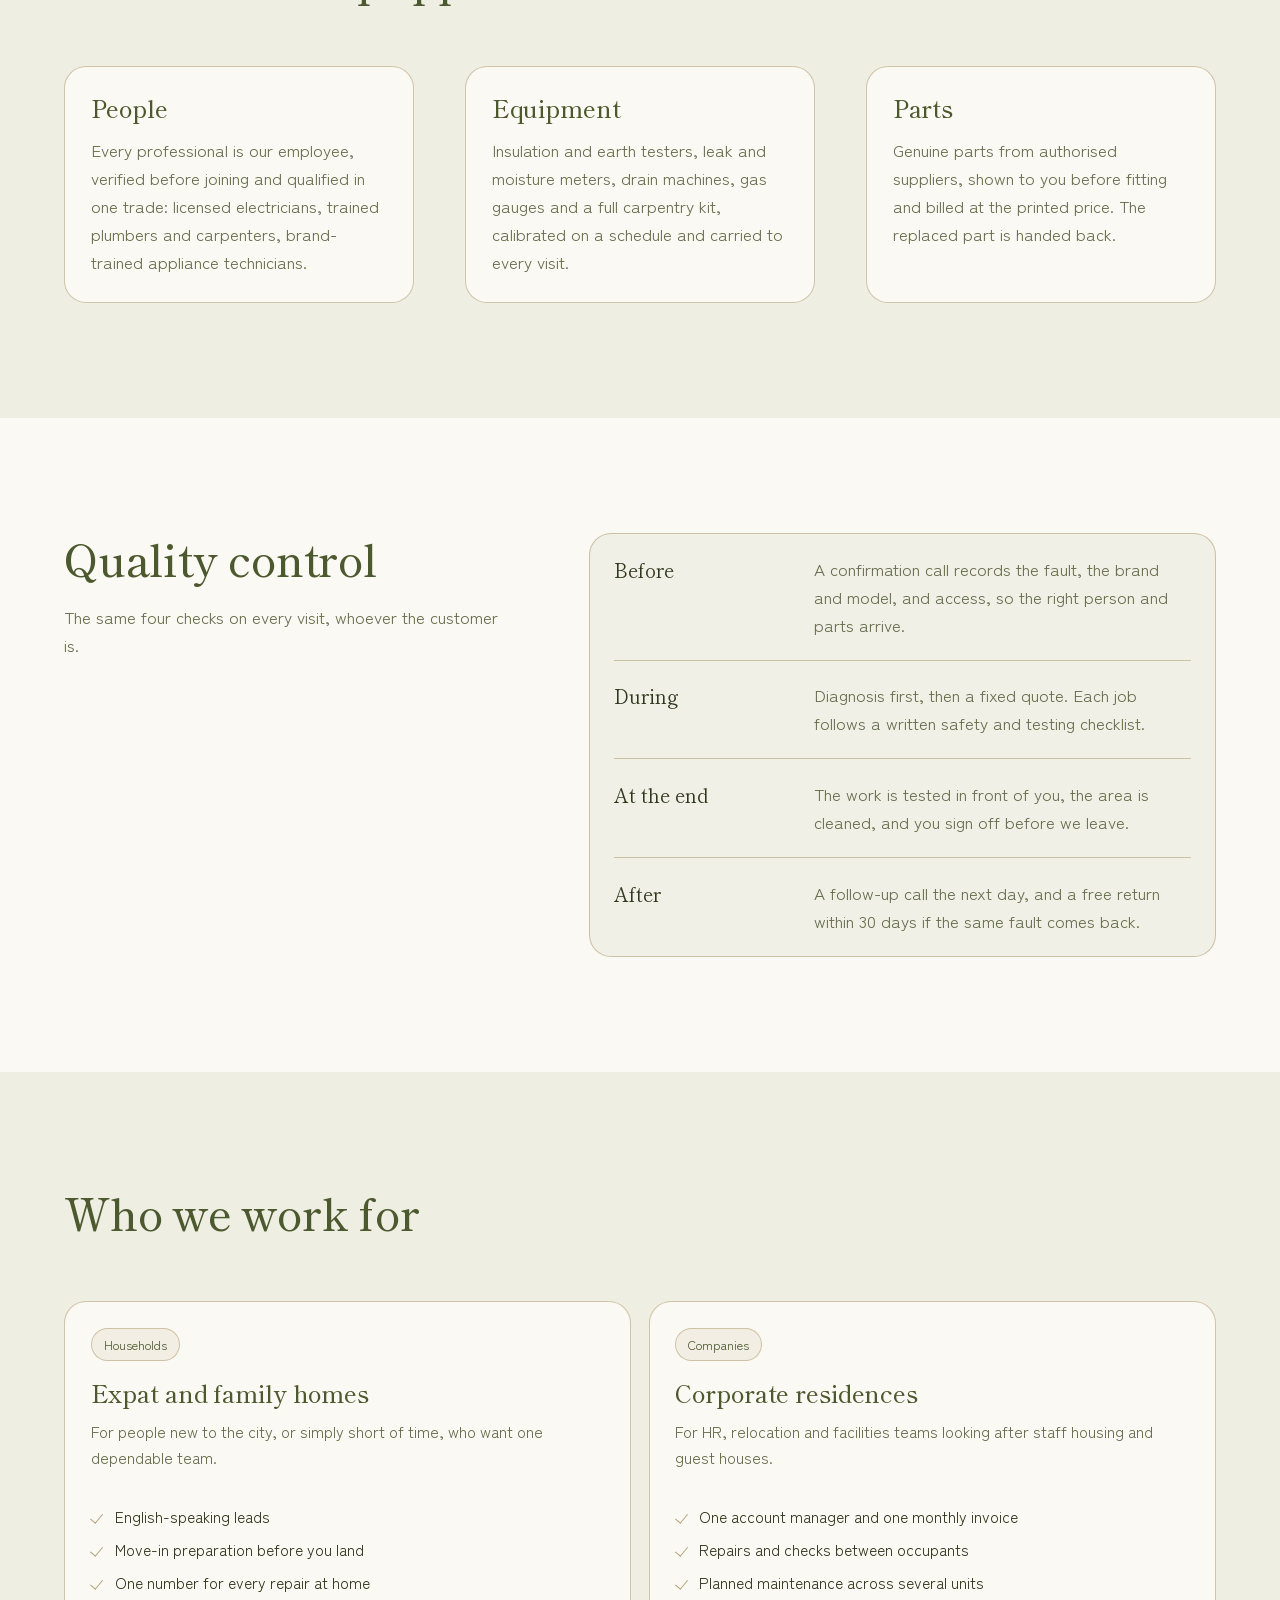
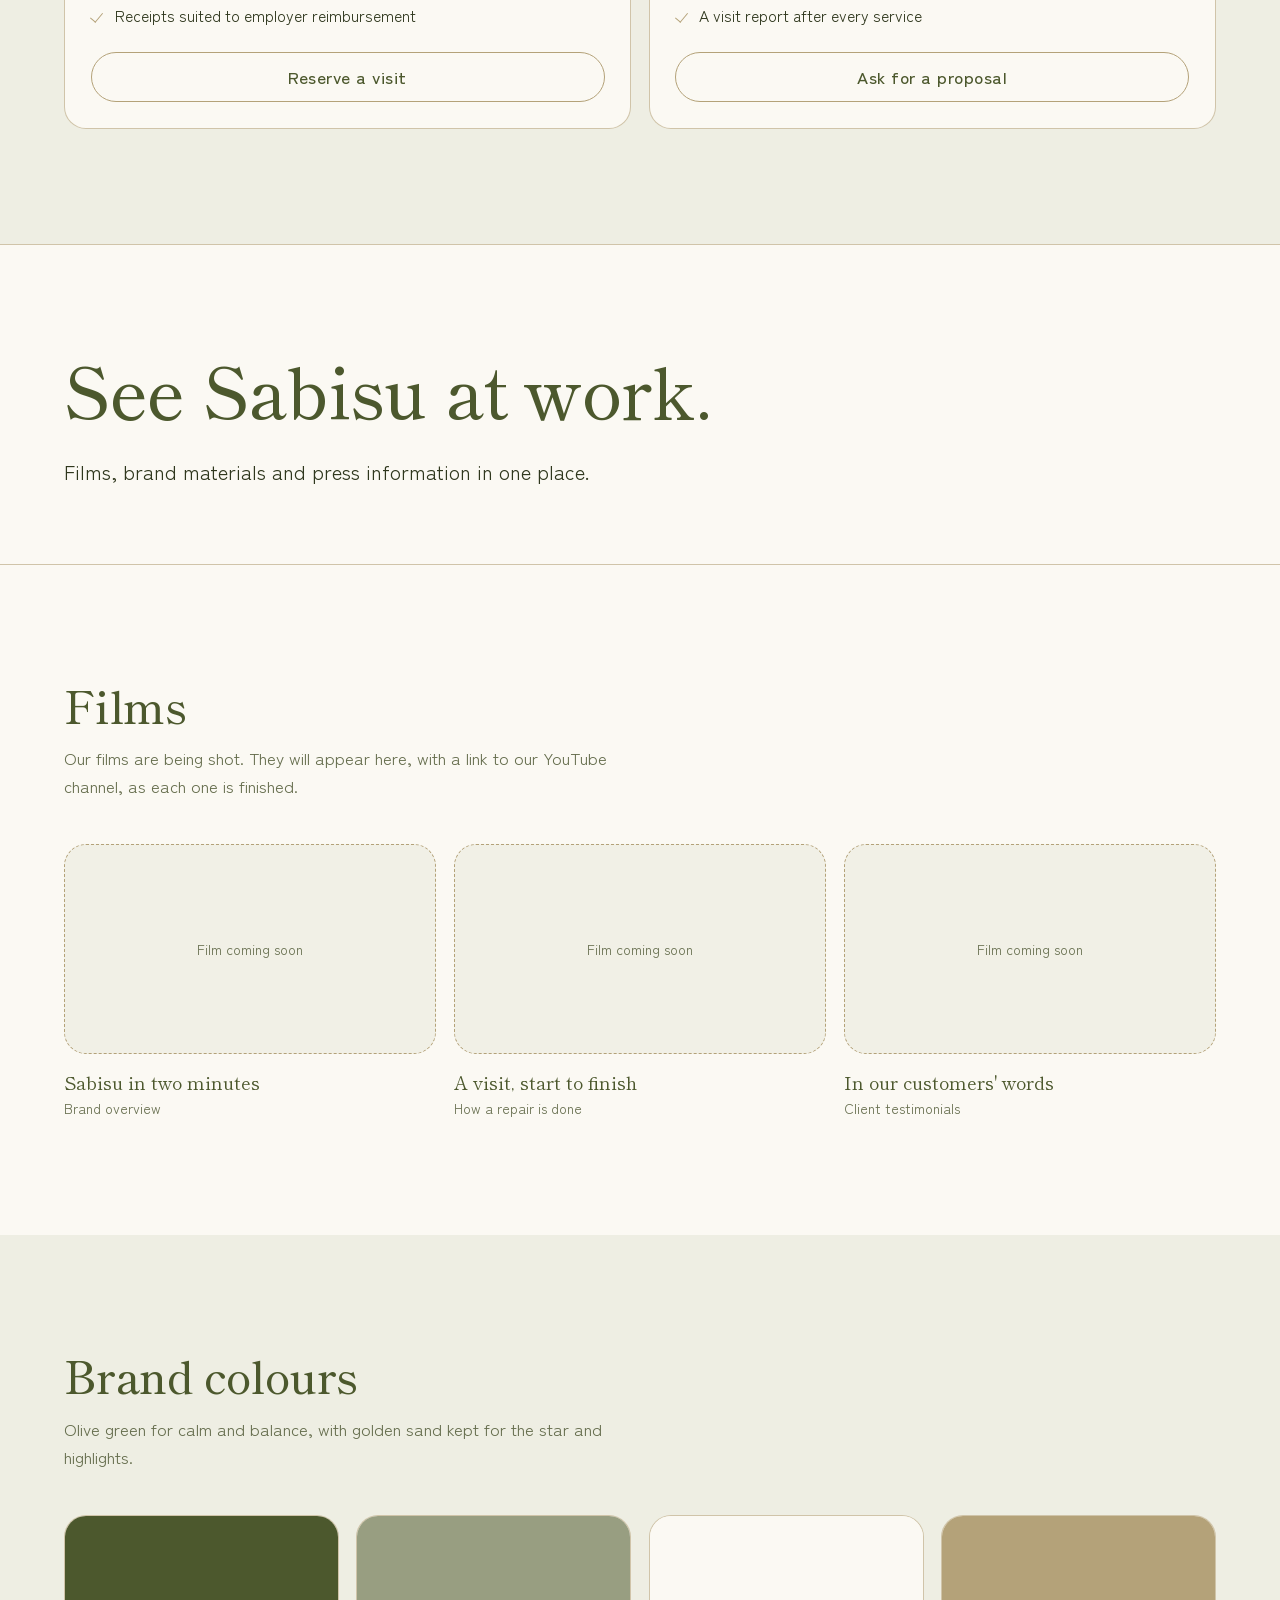
==== commit 6d76c6f0: "Merge all pages into one scrolling page; restore hero tagline Co-Authored-By: Claude Fable 5.2 <nore" ====
--- a/about.html
+++ b/about.html
@@ -2,194 +2,9 @@
 <html lang="en">
 <head>
   <meta charset="utf-8">
-  <meta name="viewport" content="width=device-width, initial-scale=1">
-  <title>About us — Sabisu</title>
-  <meta name="description" content="Why Sabisu offers only four home services, what the name means and who comes to your home.">
-  <link rel="icon" href="data:image/svg+xml,%3Csvg xmlns='http://www.w3.org/2000/svg' viewBox='0 0 32 32'%3E%3Crect width='32' height='32' rx='5' fill='%234C582D'/%3E%3Ccircle cx='16' cy='16' r='9' fill='none' stroke='%23B4A279' stroke-width='1.6'/%3E%3C/svg%3E">
-  <link rel="preconnect" href="https://fonts.googleapis.com">
-  <link rel="preconnect" href="https://fonts.gstatic.com" crossorigin>
-  <link href="https://fonts.googleapis.com/css2?family=Shippori+Mincho:wght@400;500;600&family=Zen+Kaku+Gothic+New:wght@300;400;500;700&display=swap" rel="stylesheet">
-  <link rel="stylesheet" href="styles.css">
+  <title>Sabisu</title>
+  <meta http-equiv="refresh" content="0; url=index.html#about">
+  <script>location.replace("index.html" + (location.hash && location.hash !== "#reserve" ? location.hash : "#about"));</script>
 </head>
-<body>
-<div class="progress" aria-hidden="true"></div>
-
-<header class="site-header">
-  <div class="wrap header-row">
-    <a class="wordmark" href="index.html" aria-label="Sabisu home">Sabisu</a>
-    <button class="nav-toggle" type="button" aria-expanded="false" aria-controls="site-nav">Menu</button>
-    <nav id="site-nav" class="site-nav" aria-label="Main">
-      <a href="index.html">Home</a>
-      <a href="about.html" aria-current="page">About us</a>
-      <a href="services.html">Services</a>
-      <a href="capabilities.html">Capabilities</a>
-      <a href="media.html">Media</a>
-      <a href="reviews.html">Reviews</a>
-      <a href="contact.html">Contact</a>
-      <a class="btn btn-solid" href="contact.html#reserve">Reserve a visit</a>
-    </nav>
-  </div>
-</header>
-
-<main>
-
-  <section class="page-head">
-    <div class="wrap page-head-row">
-      <div>
-        <h1>We built the service we wanted for our own homes.</h1>
-        <p class="lede">Home repairs had become fast, cheap and forgettable. Sabisu is the opposite choice: four services, qualified people and enough time on every visit to do the work well.</p>
-      </div>
-      <p class="seal" lang="ja" title="Watashitachi: about us">私たち</p>
-    </div>
-  </section>
-
-  <!-- PHOTOS: placeholder stock images from Unsplash. Replace with your own before launch. -->
-  <div class="wrap photo-row" style="margin-bottom:var(--gap-section)">
-    <figure class="ph"><img src="https://images.unsplash.com/photo-1771681744660-d3ff70bc24a2?auto=format&fit=crop&w=900&q=70" alt="A bathroom sink with a polished brass tap" loading="lazy"></figure>
-    <figure class="ph"><img src="https://images.unsplash.com/photo-1659930087003-2d64e33181f7?auto=format&fit=crop&w=700&q=70" alt="A carpenter marking a line on a wooden board" loading="lazy"></figure>
-    <figure class="ph"><img src="https://images.unsplash.com/photo-1758101755915-462eddc23f57?auto=format&fit=crop&w=700&q=70" alt="An electrician testing a panel with a multimeter" loading="lazy"></figure>
-  </div>
-
-  <section class="band band-ruled" aria-labelledby="name-title">
-    <div class="wrap split">
-      <div class="split-head">
-        <h2 id="name-title">What the name means</h2>
-      </div>
-      <div class="name-card">
-        <p class="seal" lang="ja" aria-hidden="true">サービス</p>
-        <div>
-          <p class="pronounce">sa · bi · su</p>
-          <p>Sabisu is how the word “service” is written and spoken in Japanese. We borrowed it because Japanese hospitality carries an idea we admire: notice what a guest will need, and attend to it before they have to ask.</p>
-          <p class="muted">That is the standard we train for. A good repair is one you never have to think about again.</p>
-        </div>
-      </div>
-    </div>
-  </section>
-
-  <section class="band band-raised" aria-labelledby="believe-title">
-    <div class="wrap">
-      <div class="band-head">
-        <h2 id="believe-title">Three things we believe</h2>
-      </div>
-      <div class="beliefs">
-        <div class="belief">
-          <h3>A short list is a promise</h3>
-          <p>Every service we add divides our attention. Four is the number we can staff with real specialists today, so four is where we start.</p>
-        </div>
-        <div class="belief">
-          <h3>The person matters more than the product</h3>
-          <p>Tools and parts are easy to buy. Care is not. We hire slowly, pay fairly and keep our teams together, because the same hands do better work each time they return.</p>
-        </div>
-        <div class="belief">
-          <h3>Leave nothing to be asked for</h3>
-          <p>Dust swept up. The old part handed back. The switch tested twice. Small things nobody requests are how you can tell someone was paying attention.</p>
-        </div>
-      </div>
-    </div>
-  </section>
-
-  <section class="band" aria-labelledby="mark-title">
-    <div class="wrap split">
-      <div class="star-wrap"><svg class="star-mark" viewBox="0 0 100 100" role="img" aria-label="Sabisu star"><path fill="currentColor" d="M50 0c2.6 28 19 44.600 50 50-31 5.400-47.400 22-50 50-2.600-28-19-44.600-50-50 31-5.400 47.400-22 50-50z"/></svg></div>
-      <div>
-        <h2 id="mark-title">The star</h2>
-        <p style="margin-top:1.5rem">Our mark is a single star. It stands for the standard we aim at on every visit, and for the quiet prestige of a home that is always ready.</p>
-        <p class="muted">Olive green is our colour because it is calm, natural and steady. Golden sand is kept for the star and a few highlights.</p>
-      </div>
-    </div>
-  </section>
-
-  <section class="band band-ruled" aria-labelledby="people-title">
-    <div class="wrap split">
-      <div class="split-head">
-        <h2 id="people-title">Who comes to your home</h2>
-        <p>You are opening your door to someone. You should know exactly who they are and how they got there.</p>
-      </div>
-      <dl class="facts">
-        <div>
-          <dt>Verified</dt>
-          <dd>Identity, address and police verification are completed for every professional before training begins.</dd>
-        </div>
-        <div>
-          <dt>Trained</dt>
-          <dd>Qualified in their own trade, then trained in our way of working through supervised visits alongside a senior technician.</dd>
-        </div>
-        <div>
-          <dt>Employed</dt>
-          <dd>Our professionals are on our payroll with steady hours and paid leave. They are not sent to you by an algorithm.</dd>
-        </div>
-        <div>
-          <dt>Identified</dt>
-          <dd>Before each visit you receive the names and photographs of the people coming. They arrive in uniform and carry a Sabisu identity card.</dd>
-        </div>
-        <div>
-          <dt>Insured</dt>
-          <dd>Accidental damage during a visit is covered. Tell the lead or call us, and we handle the claim.</dd>
-        </div>
-      </dl>
-    </div>
-  </section>
-
-  <section class="band" aria-labelledby="closing-title">
-    <div class="wrap">
-      <div class="closing">
-        <div>
-          <h2 id="closing-title">See it in your own home.</h2>
-          <p>One visit explains us better than this page can.</p>
-        </div>
-        <div class="closing-actions">
-          <a class="btn btn-solid" href="contact.html#reserve">Reserve a visit</a>
-          <a href="services.html">See the four services</a>
-        </div>
-      </div>
-    </div>
-  </section>
-
-</main>
-
-<footer class="site-footer">
-  <div class="wrap">
-    <div class="footer-grid">
-      <div class="footer-brand">
-        <a class="wordmark" href="index.html">Sabisu</a>
-        <p class="footer-tag">Thoughtful service. Lasting impact.</p>
-      </div>
-      <div>
-        <h2>Pages</h2>
-        <ul>
-          <li><a href="index.html">Home</a></li>
-          <li><a href="about.html">About us</a></li>
-          <li><a href="services.html">Services</a></li>
-          <li><a href="capabilities.html">Capabilities</a></li>
-          <li><a href="media.html">Media</a></li>
-          <li><a href="reviews.html">Reviews</a></li>
-          <li><a href="contact.html">Contact</a></li>
-        </ul>
-      </div>
-      <div>
-        <h2>Reach us</h2>
-        <ul>
-          <li><a href="tel:+910000000000">+91 00000 00000</a></li>
-          <li><a href="mailto:care@sabisu.example">care@sabisu.example</a></li>
-          <li><a href="contact.html#reserve">Reserve a visit</a></li>
-        </ul>
-      </div>
-      <div>
-        <h2>Hours</h2>
-        <ul>
-          <li>Visits: 8 am to 8 pm</li>
-          <li>Phone: 8 am to 8 pm</li>
-          <li>Every day of the week</li>
-        </ul>
-      </div>
-    </div>
-    <div class="footer-base">
-      <p>© <span data-year>2026</span> Sabisu. All rights reserved.</p>
-      <p>Thoughtful service. Lasting impact.</p>
-    </div>
-  </div>
-</footer>
-
-<script src="script.js"></script>
-</body>
+<body><p><a href="index.html#about">Continue to Sabisu</a></p></body>
 </html>
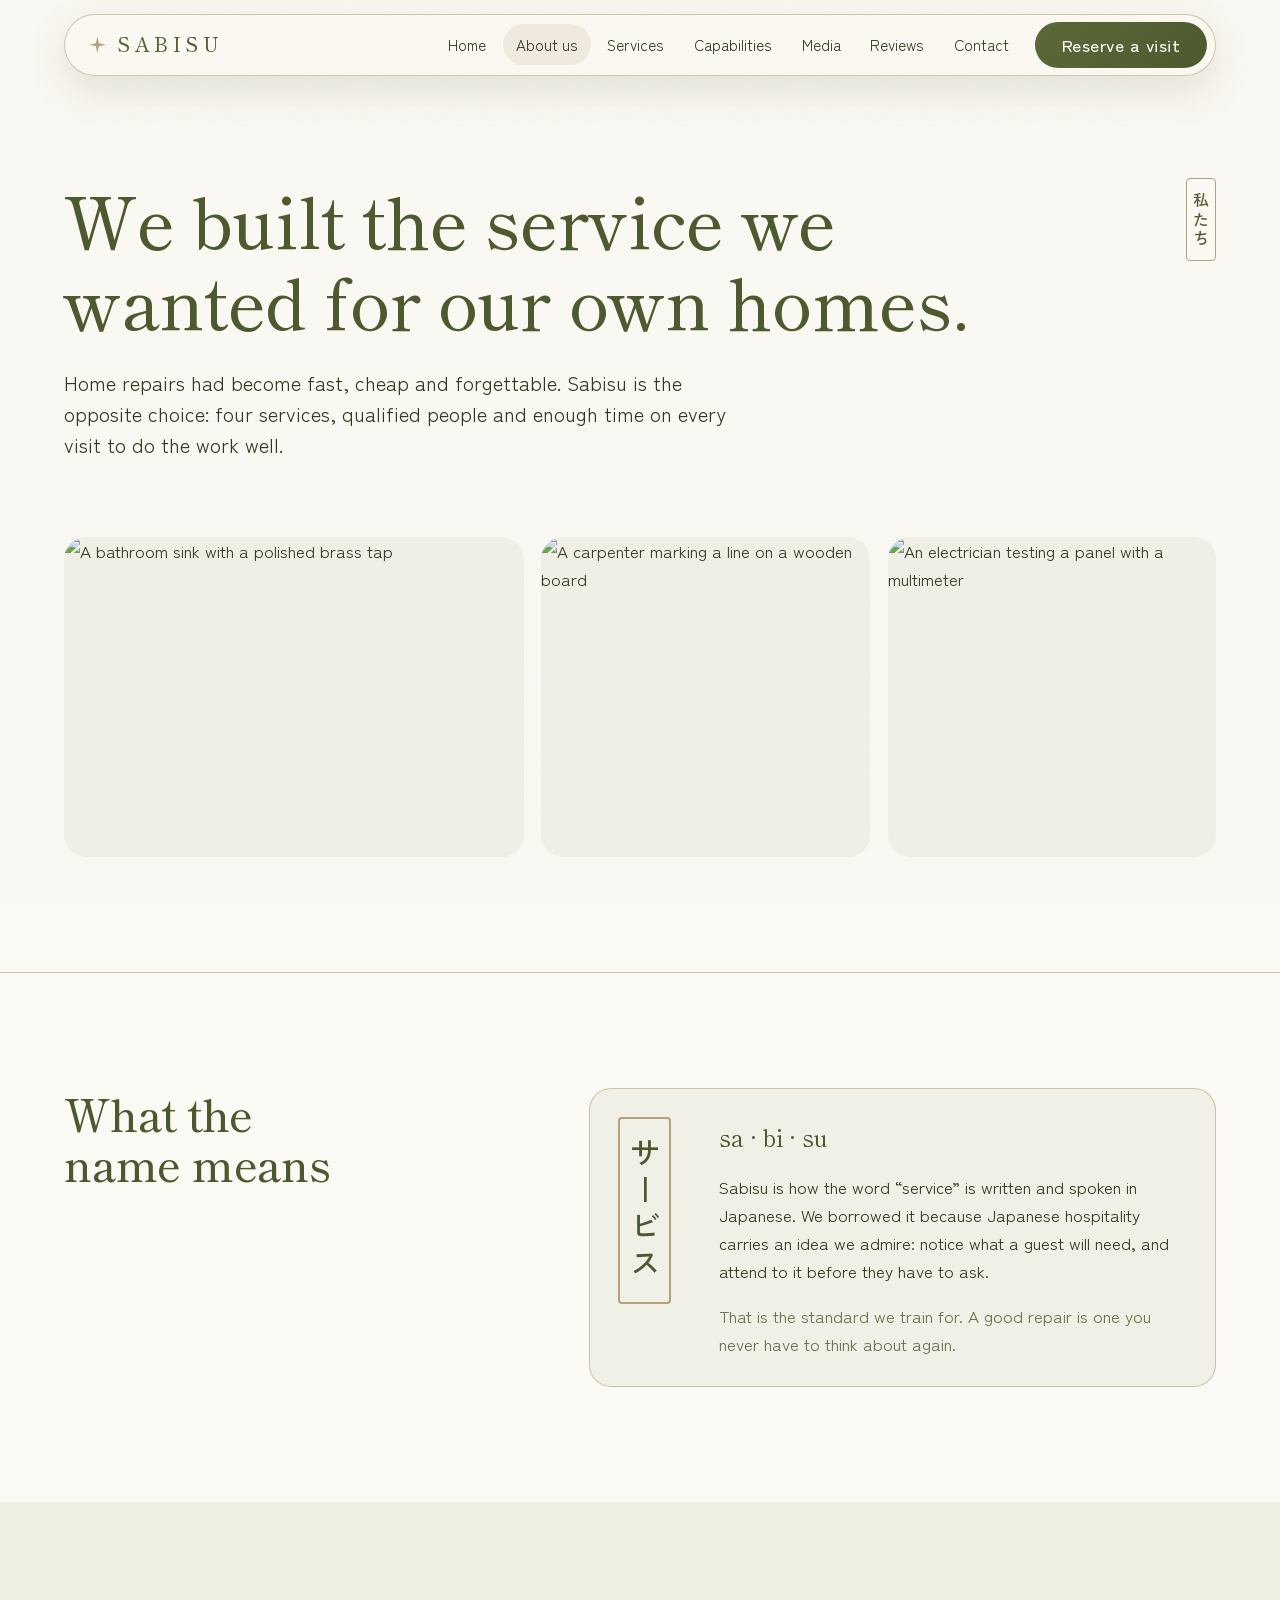
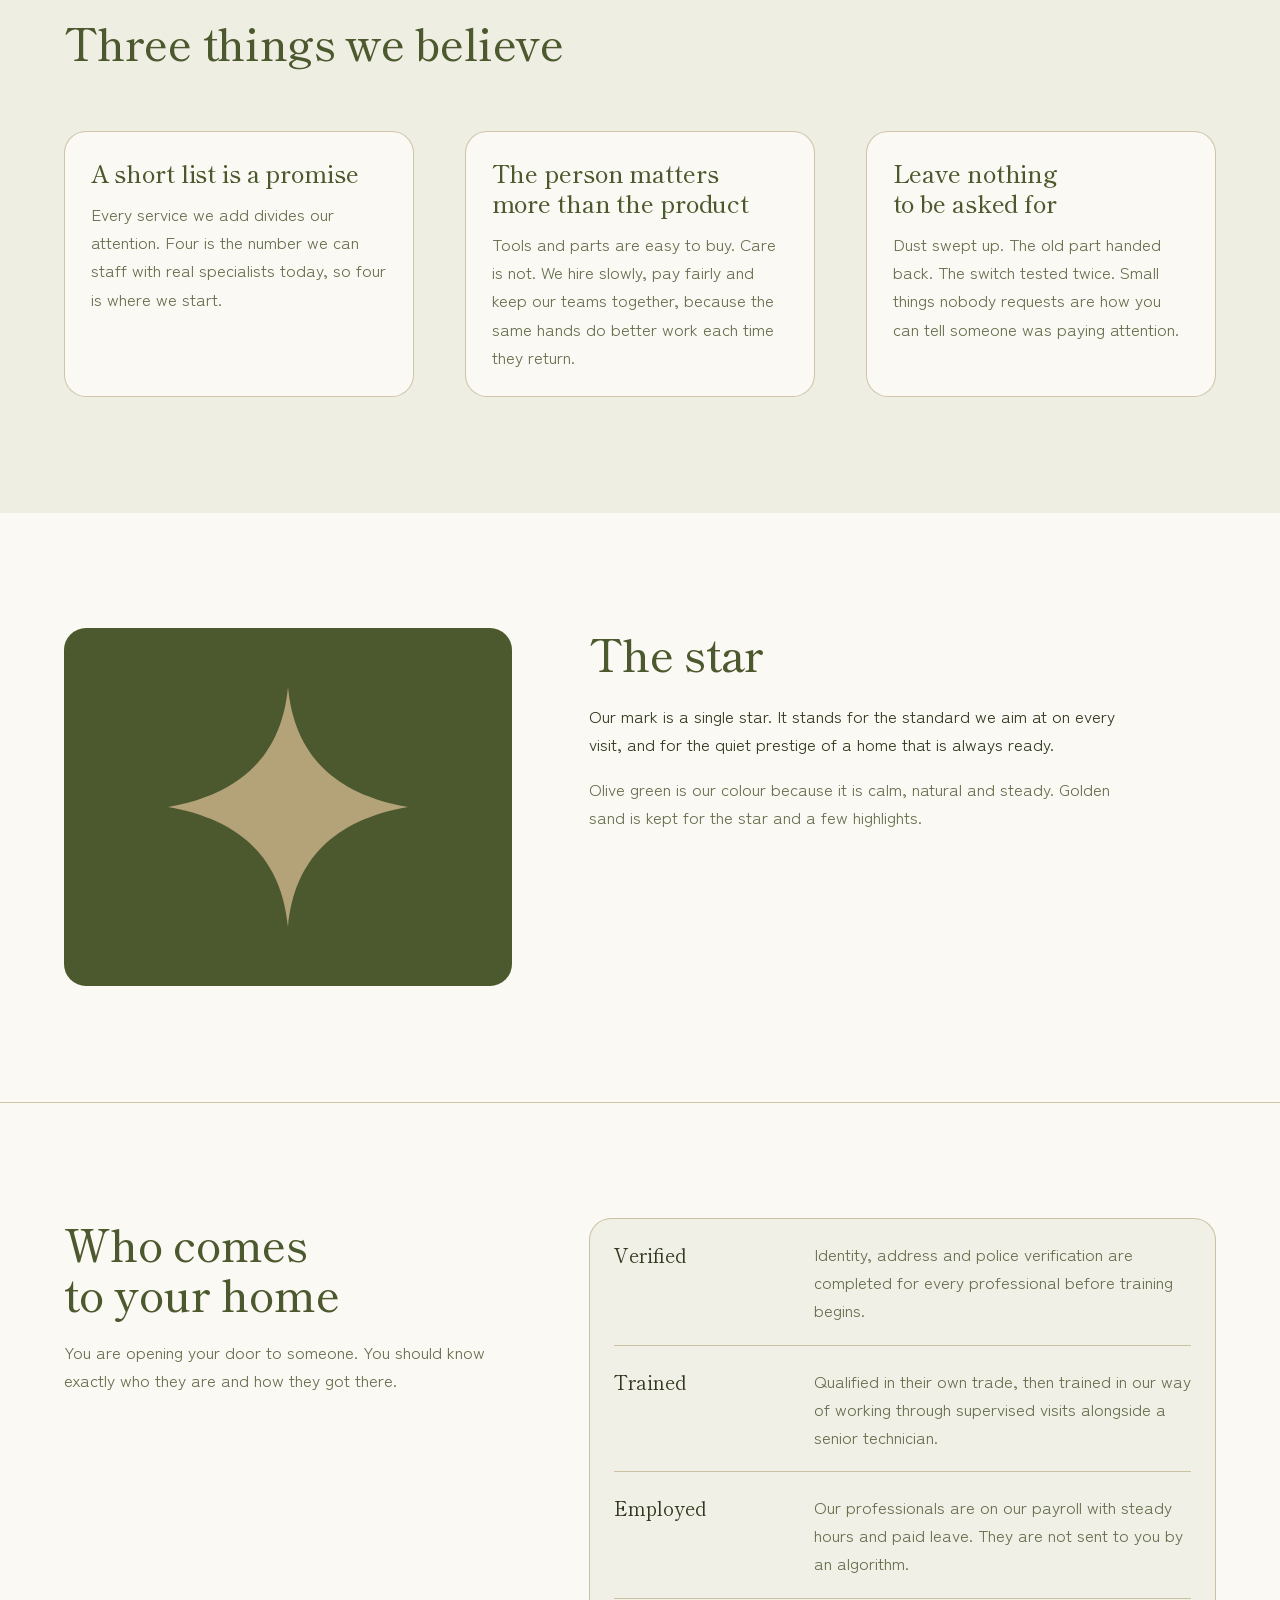
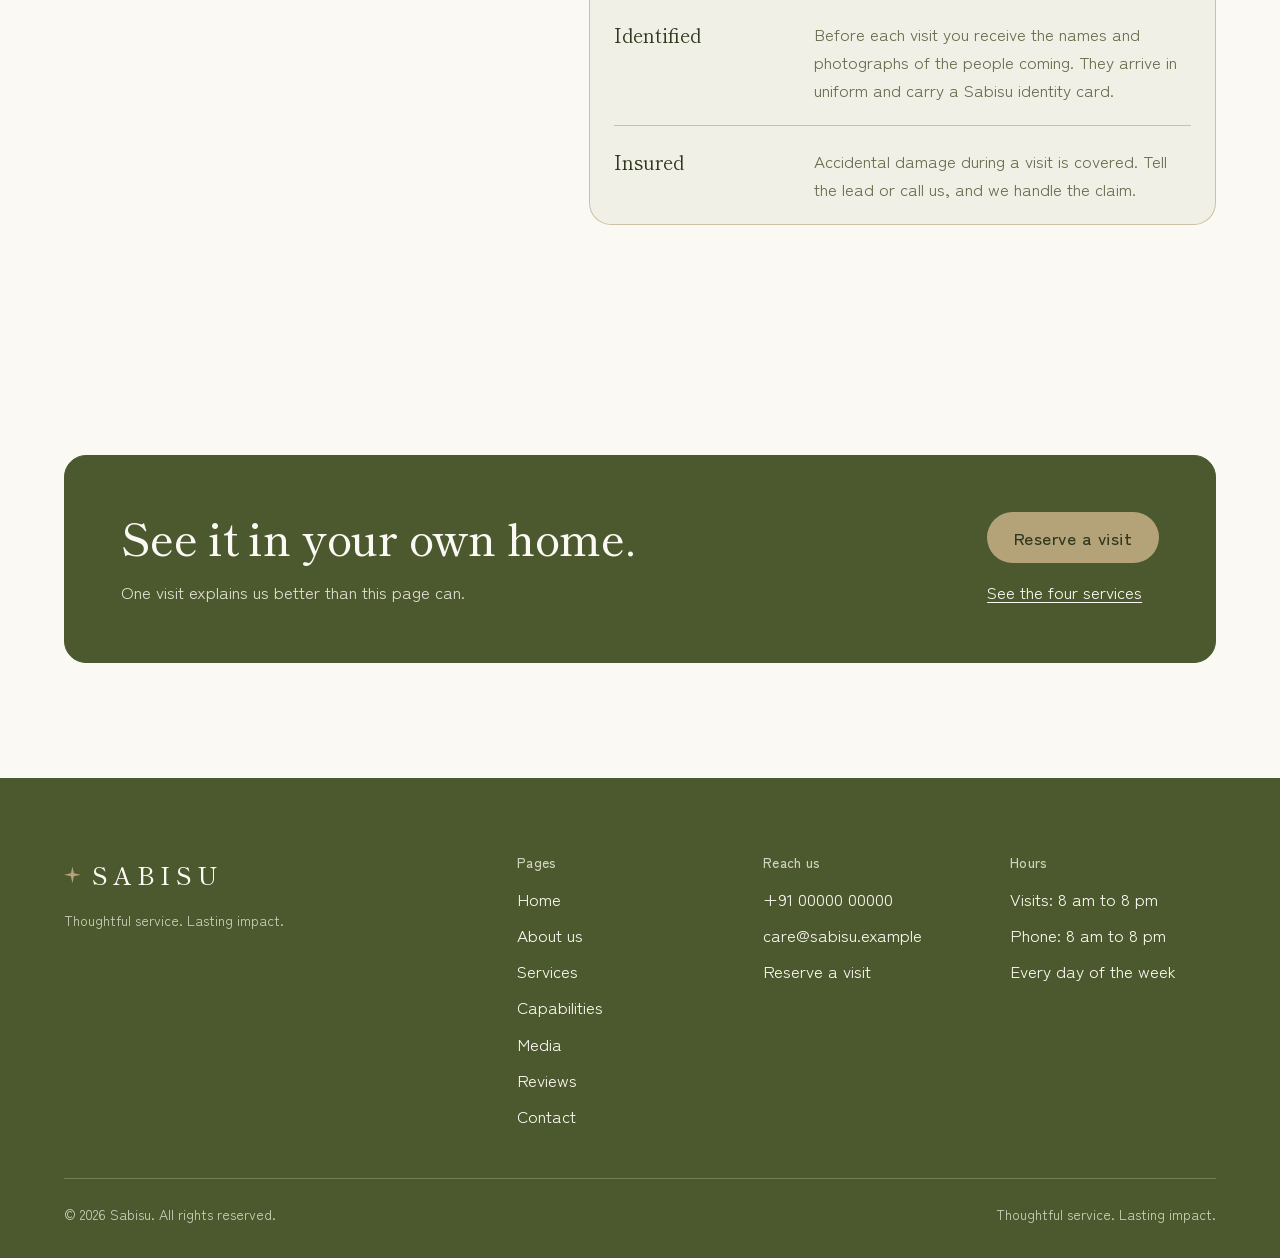
==== commit d89669ca: "Restore separate pages and add appear-on-scroll animations Co-Authored-By: Claude Fable 5.2 <noreply" ====
--- a/about.html
+++ b/about.html
@@ -2,9 +2,194 @@
 <html lang="en">
 <head>
   <meta charset="utf-8">
-  <title>Sabisu</title>
-  <meta http-equiv="refresh" content="0; url=index.html#about">
-  <script>location.replace("index.html" + (location.hash && location.hash !== "#reserve" ? location.hash : "#about"));</script>
+  <meta name="viewport" content="width=device-width, initial-scale=1">
+  <title>About us — Sabisu</title>
+  <meta name="description" content="Why Sabisu offers only four home services, what the name means and who comes to your home.">
+  <link rel="icon" href="data:image/svg+xml,%3Csvg xmlns='http://www.w3.org/2000/svg' viewBox='0 0 32 32'%3E%3Crect width='32' height='32' rx='5' fill='%234C582D'/%3E%3Ccircle cx='16' cy='16' r='9' fill='none' stroke='%23B4A279' stroke-width='1.6'/%3E%3C/svg%3E">
+  <link rel="preconnect" href="https://fonts.googleapis.com">
+  <link rel="preconnect" href="https://fonts.gstatic.com" crossorigin>
+  <link href="https://fonts.googleapis.com/css2?family=Shippori+Mincho:wght@400;500;600&family=Zen+Kaku+Gothic+New:wght@300;400;500;700&display=swap" rel="stylesheet">
+  <link rel="stylesheet" href="styles.css">
 </head>
-<body><p><a href="index.html#about">Continue to Sabisu</a></p></body>
+<body>
+<div class="progress" aria-hidden="true"></div>
+
+<header class="site-header">
+  <div class="wrap header-row">
+    <a class="wordmark" href="index.html" aria-label="Sabisu home">Sabisu</a>
+    <button class="nav-toggle" type="button" aria-expanded="false" aria-controls="site-nav">Menu</button>
+    <nav id="site-nav" class="site-nav" aria-label="Main">
+      <a href="index.html">Home</a>
+      <a href="about.html" aria-current="page">About us</a>
+      <a href="services.html">Services</a>
+      <a href="capabilities.html">Capabilities</a>
+      <a href="media.html">Media</a>
+      <a href="reviews.html">Reviews</a>
+      <a href="contact.html">Contact</a>
+      <a class="btn btn-solid" href="contact.html#reserve">Reserve a visit</a>
+    </nav>
+  </div>
+</header>
+
+<main>
+
+  <section class="page-head">
+    <div class="wrap page-head-row">
+      <div>
+        <h1>We built the service we wanted for our own homes.</h1>
+        <p class="lede">Home repairs had become fast, cheap and forgettable. Sabisu is the opposite choice: four services, qualified people and enough time on every visit to do the work well.</p>
+      </div>
+      <p class="seal" lang="ja" title="Watashitachi: about us">私たち</p>
+    </div>
+  </section>
+
+  <!-- PHOTOS: placeholder stock images from Unsplash. Replace with your own before launch. -->
+  <div class="wrap photo-row" style="margin-bottom:var(--gap-section)">
+    <figure class="ph"><img src="https://images.unsplash.com/photo-1771681744660-d3ff70bc24a2?auto=format&fit=crop&w=900&q=70" alt="A bathroom sink with a polished brass tap" loading="lazy"></figure>
+    <figure class="ph"><img src="https://images.unsplash.com/photo-1659930087003-2d64e33181f7?auto=format&fit=crop&w=700&q=70" alt="A carpenter marking a line on a wooden board" loading="lazy"></figure>
+    <figure class="ph"><img src="https://images.unsplash.com/photo-1758101755915-462eddc23f57?auto=format&fit=crop&w=700&q=70" alt="An electrician testing a panel with a multimeter" loading="lazy"></figure>
+  </div>
+
+  <section class="band band-ruled" aria-labelledby="name-title">
+    <div class="wrap split">
+      <div class="split-head">
+        <h2 id="name-title">What the name means</h2>
+      </div>
+      <div class="name-card">
+        <p class="seal" lang="ja" aria-hidden="true">サービス</p>
+        <div>
+          <p class="pronounce">sa · bi · su</p>
+          <p>Sabisu is how the word “service” is written and spoken in Japanese. We borrowed it because Japanese hospitality carries an idea we admire: notice what a guest will need, and attend to it before they have to ask.</p>
+          <p class="muted">That is the standard we train for. A good repair is one you never have to think about again.</p>
+        </div>
+      </div>
+    </div>
+  </section>
+
+  <section class="band band-raised" aria-labelledby="believe-title">
+    <div class="wrap">
+      <div class="band-head">
+        <h2 id="believe-title">Three things we believe</h2>
+      </div>
+      <div class="beliefs">
+        <div class="belief">
+          <h3>A short list is a promise</h3>
+          <p>Every service we add divides our attention. Four is the number we can staff with real specialists today, so four is where we start.</p>
+        </div>
+        <div class="belief">
+          <h3>The person matters more than the product</h3>
+          <p>Tools and parts are easy to buy. Care is not. We hire slowly, pay fairly and keep our teams together, because the same hands do better work each time they return.</p>
+        </div>
+        <div class="belief">
+          <h3>Leave nothing to be asked for</h3>
+          <p>Dust swept up. The old part handed back. The switch tested twice. Small things nobody requests are how you can tell someone was paying attention.</p>
+        </div>
+      </div>
+    </div>
+  </section>
+
+  <section class="band" aria-labelledby="mark-title">
+    <div class="wrap split">
+      <div class="star-wrap"><svg class="star-mark" viewBox="0 0 100 100" role="img" aria-label="Sabisu star"><path fill="currentColor" d="M50 0c2.6 28 19 44.600 50 50-31 5.400-47.400 22-50 50-2.600-28-19-44.600-50-50 31-5.400 47.400-22 50-50z"/></svg></div>
+      <div>
+        <h2 id="mark-title">The star</h2>
+        <p style="margin-top:1.5rem">Our mark is a single star. It stands for the standard we aim at on every visit, and for the quiet prestige of a home that is always ready.</p>
+        <p class="muted">Olive green is our colour because it is calm, natural and steady. Golden sand is kept for the star and a few highlights.</p>
+      </div>
+    </div>
+  </section>
+
+  <section class="band band-ruled" aria-labelledby="people-title">
+    <div class="wrap split">
+      <div class="split-head">
+        <h2 id="people-title">Who comes to your home</h2>
+        <p>You are opening your door to someone. You should know exactly who they are and how they got there.</p>
+      </div>
+      <dl class="facts">
+        <div>
+          <dt>Verified</dt>
+          <dd>Identity, address and police verification are completed for every professional before training begins.</dd>
+        </div>
+        <div>
+          <dt>Trained</dt>
+          <dd>Qualified in their own trade, then trained in our way of working through supervised visits alongside a senior technician.</dd>
+        </div>
+        <div>
+          <dt>Employed</dt>
+          <dd>Our professionals are on our payroll with steady hours and paid leave. They are not sent to you by an algorithm.</dd>
+        </div>
+        <div>
+          <dt>Identified</dt>
+          <dd>Before each visit you receive the names and photographs of the people coming. They arrive in uniform and carry a Sabisu identity card.</dd>
+        </div>
+        <div>
+          <dt>Insured</dt>
+          <dd>Accidental damage during a visit is covered. Tell the lead or call us, and we handle the claim.</dd>
+        </div>
+      </dl>
+    </div>
+  </section>
+
+  <section class="band" aria-labelledby="closing-title">
+    <div class="wrap">
+      <div class="closing">
+        <div>
+          <h2 id="closing-title">See it in your own home.</h2>
+          <p>One visit explains us better than this page can.</p>
+        </div>
+        <div class="closing-actions">
+          <a class="btn btn-solid" href="contact.html#reserve">Reserve a visit</a>
+          <a href="services.html">See the four services</a>
+        </div>
+      </div>
+    </div>
+  </section>
+
+</main>
+
+<footer class="site-footer">
+  <div class="wrap">
+    <div class="footer-grid">
+      <div class="footer-brand">
+        <a class="wordmark" href="index.html">Sabisu</a>
+        <p class="footer-tag">Thoughtful service. Lasting impact.</p>
+      </div>
+      <div>
+        <h2>Pages</h2>
+        <ul>
+          <li><a href="index.html">Home</a></li>
+          <li><a href="about.html">About us</a></li>
+          <li><a href="services.html">Services</a></li>
+          <li><a href="capabilities.html">Capabilities</a></li>
+          <li><a href="media.html">Media</a></li>
+          <li><a href="reviews.html">Reviews</a></li>
+          <li><a href="contact.html">Contact</a></li>
+        </ul>
+      </div>
+      <div>
+        <h2>Reach us</h2>
+        <ul>
+          <li><a href="tel:+910000000000">+91 00000 00000</a></li>
+          <li><a href="mailto:care@sabisu.example">care@sabisu.example</a></li>
+          <li><a href="contact.html#reserve">Reserve a visit</a></li>
+        </ul>
+      </div>
+      <div>
+        <h2>Hours</h2>
+        <ul>
+          <li>Visits: 8 am to 8 pm</li>
+          <li>Phone: 8 am to 8 pm</li>
+          <li>Every day of the week</li>
+        </ul>
+      </div>
+    </div>
+    <div class="footer-base">
+      <p>© <span data-year>2026</span> Sabisu. All rights reserved.</p>
+      <p>Thoughtful service. Lasting impact.</p>
+    </div>
+  </div>
+</footer>
+
+<script src="script.js"></script>
+</body>
 </html>
--- a/styles.css
+++ b/styles.css
@@ -0,0 +1,1078 @@
+/* Sabisu — shared styles
+   Palette is taken from the logo: sumi ink black, brushed gold line,
+   vermilion seal. Type: Shippori Mincho (display), Zen Kaku Gothic New (text). */
+
+@property --sweep {
+  syntax: "<angle>";
+  inherits: false;
+  initial-value: 360deg;
+}
+
+:root {
+  color-scheme: light;
+
+  --sumi: #FBF9F3;        /* ivory: page ground */
+  --urushi: #F1F0E6;      /* ivory with a little sage: raised surface */
+  --kin: #B4A279;         /* golden sand: accent */
+  --kin-hi: #4C582D;      /* olive green: primary */
+  --kin-lo: #3d4724;      /* olive, shaded */
+  --shu: #B4A279;         /* seal border */
+  --shu-hi: #4C582D;      /* seal text */
+  --kinari: #2F371D;      /* deep olive: main text */
+  --hai: #666E4E;         /* olive and sage: secondary text */
+
+  --rule: rgba(180, 162, 121, 0.6);
+  --rule-soft: rgba(76, 88, 45, 0.14);
+
+  --serif: "Shippori Mincho", "Hiragino Mincho ProN", "Yu Mincho", Georgia, serif;
+  --sans: "Zen Kaku Gothic New", "Hiragino Sans", "Yu Gothic", system-ui, sans-serif;
+
+  --t-small: 0.875rem;
+  --t-body: 1.0625rem;
+  --t-lead: 1.25rem;
+  --t-h3: 1.5rem;
+  --t-h2: clamp(1.9rem, 1.3rem + 2.2vw, 2.75rem);
+  --t-h1: clamp(2.4rem, 1.3rem + 4.4vw, 4.4rem);
+
+  --gap-section: clamp(4.5rem, 9vw, 8rem);
+  --gold-fill: linear-gradient(135deg, #5a6836 0%, #4C582D 100%);
+}
+
+*,
+*::before,
+*::after { box-sizing: border-box; }
+
+html { -webkit-text-size-adjust: 100%; scroll-behavior: smooth; }
+
+body {
+  margin: 0;
+  background: var(--sumi);
+  color: var(--kinari);
+  font-family: var(--sans);
+  font-size: var(--t-body);
+  line-height: 1.65;
+  -webkit-font-smoothing: antialiased;
+  overflow-x: hidden;
+}
+
+/* Fine paper grain, the same tooth as the logo's card stock */
+body::after {
+  content: "";
+  position: fixed;
+  inset: 0;
+  z-index: 100;
+  pointer-events: none;
+  opacity: 0.035;
+  background-image: url("data:image/svg+xml,%3Csvg xmlns='http://www.w3.org/2000/svg' width='220' height='220'%3E%3Cfilter id='n'%3E%3CfeTurbulence type='fractalNoise' baseFrequency='.9' numOctaves='2' stitchTiles='stitch'/%3E%3C/filter%3E%3Crect width='100%25' height='100%25' filter='url(%23n)'/%3E%3C/svg%3E");
+}
+
+img { max-width: 100%; height: auto; display: block; }
+
+h1, h2, h3 {
+  font-family: var(--serif);
+  font-weight: 500;
+  line-height: 1.14;
+  letter-spacing: -0.005em;
+  margin: 0;
+  text-wrap: balance;
+}
+h1 { font-size: var(--t-h1); }
+h2 { font-size: var(--t-h2); }
+h3 { font-size: var(--t-h3); line-height: 1.25; }
+
+p { margin: 0 0 1em; max-width: 62ch; }
+p:last-child { margin-bottom: 0; }
+
+a { color: var(--kin-hi); text-underline-offset: 0.2em; text-decoration-thickness: 1px; }
+a:hover { color: var(--kinari); }
+
+:focus-visible {
+  outline: 2px solid var(--kin-hi);
+  outline-offset: 3px;
+  border-radius: 2px;
+}
+
+.vh {
+  position: absolute;
+  width: 1px; height: 1px;
+  margin: -1px; padding: 0; border: 0;
+  overflow: hidden;
+  clip-path: inset(50%);
+  white-space: nowrap;
+}
+
+.wrap { width: min(100% - 2.5rem, 72rem); margin-inline: auto; }
+
+.lede { font-size: var(--t-lead); line-height: 1.55; color: var(--kinari); max-width: 34em; }
+.muted { color: var(--hai); }
+
+/* ---------- Buttons ---------- */
+
+.btn {
+  display: inline-flex;
+  align-items: center;
+  justify-content: center;
+  min-height: 3rem;
+  padding: 0.65rem 1.6rem;
+  border: 1px solid var(--kin);
+  border-radius: 2px;
+  background: transparent;
+  color: var(--kin-hi);
+  font: inherit;
+  font-weight: 500;
+  letter-spacing: 0.03em;
+  text-decoration: none;
+  cursor: pointer;
+  transition: background-color 0.2s, color 0.2s, filter 0.2s;
+}
+.btn:hover { background: rgba(180, 162, 121, 0.12); color: var(--kinari); }
+
+.btn-solid {
+  background: var(--gold-fill);
+  border-color: transparent;
+  color: #FBF9F3;
+}
+.btn-solid:hover { background: var(--gold-fill); color: #FBF9F3; filter: brightness(1.12); }
+
+/* ---------- Seal (the red mark from the logo) ---------- */
+
+.seal {
+  display: inline-block;
+  margin: 0;
+  padding: 0.7em 0.38em;
+  border: 1.5px solid var(--shu);
+  border-radius: 4px;
+  color: var(--shu-hi);
+  font-family: var(--sans);
+  font-size: 1rem;
+  font-weight: 500;
+  line-height: 1;
+  letter-spacing: 0.22em;
+  writing-mode: vertical-rl;
+  text-orientation: upright;
+  max-width: none;
+}
+
+/* ---------- Header ---------- */
+
+.site-header {
+  position: sticky;
+  top: 0;
+  z-index: 20;
+  background: rgba(251, 249, 243, 0.9);
+  backdrop-filter: blur(10px);
+  border-bottom: 1px solid var(--rule);
+}
+.header-row {
+  display: flex;
+  align-items: center;
+  justify-content: space-between;
+  gap: 1.5rem;
+  min-height: 4.5rem;
+}
+.wordmark {
+  font-family: var(--sans);
+  font-weight: 300;
+  font-size: 1.35rem;
+  letter-spacing: 0.42em;
+  text-transform: uppercase;
+  text-decoration: none;
+  background: var(--gold-fill);
+  -webkit-background-clip: text;
+  background-clip: text;
+  color: transparent;
+}
+.wordmark:hover { color: transparent; filter: brightness(1.15); }
+
+.site-nav { display: flex; align-items: center; gap: clamp(1rem, 2.4vw, 2.25rem); }
+.site-nav a:not(.btn) {
+  color: var(--kinari);
+  text-decoration: none;
+  font-size: 0.98rem;
+  padding: 0.5rem 0;
+  border-bottom: 1px solid transparent;
+}
+.site-nav a:not(.btn):hover { color: var(--kin-hi); }
+.site-nav a[aria-current="page"] { color: var(--kin-hi); border-bottom-color: var(--kin); }
+.site-nav .btn { min-height: 2.6rem; padding-block: 0.4rem; }
+
+.nav-toggle {
+  display: none;
+  min-height: 2.75rem;
+  padding: 0.4rem 1rem;
+  border: 1px solid var(--rule);
+  border-radius: 2px;
+  background: transparent;
+  color: var(--kinari);
+  font: inherit;
+  cursor: pointer;
+}
+
+@media (max-width: 68rem) {
+  .nav-toggle { display: inline-flex; align-items: center; }
+  .site-nav {
+    display: none;
+    position: absolute;
+    top: 100%;
+    left: 0;
+    right: 0;
+    flex-direction: column;
+    align-items: stretch;
+    gap: 0;
+    padding: 0.5rem 1.25rem 1.5rem;
+    background: var(--sumi);
+    border-bottom: 1px solid var(--rule);
+  }
+  .site-nav.is-open { display: flex; }
+  .site-nav a:not(.btn) { padding: 0.9rem 0; border-bottom: 1px solid var(--rule-soft); font-size: 1.1rem; }
+  .site-nav a[aria-current="page"] { border-bottom-color: var(--rule-soft); }
+  .site-nav .btn { margin-top: 1.25rem; min-height: 3rem; }
+}
+
+/* ---------- Bands ---------- */
+
+.band { padding-block: var(--gap-section); }
+.band-ruled { border-top: 1px solid var(--rule); }
+.band-raised { background: var(--urushi); }
+
+.split {
+  display: grid;
+  grid-template-columns: minmax(0, 5fr) minmax(0, 7fr);
+  gap: clamp(2rem, 6vw, 6rem);
+  align-items: start;
+}
+.split-head p { margin-top: 1.25rem; color: var(--hai); }
+.band-head { margin-bottom: clamp(2.5rem, 5vw, 4rem); }
+.band-head p { margin-top: 1.25rem; color: var(--hai); }
+
+@media (max-width: 54rem) {
+  .split { grid-template-columns: 1fr; }
+}
+
+/* ---------- Home: hero ---------- */
+
+.hero { padding-block: clamp(3rem, 7vw, 6rem) clamp(4rem, 8vw, 7rem); }
+.hero-grid {
+  display: grid;
+  grid-template-columns: minmax(0, 7fr) minmax(0, 5fr);
+  gap: clamp(1.5rem, 4vw, 4rem);
+  align-items: center;
+}
+.hero-copy .lede { margin-top: 1.75rem; }
+.hero-note { margin-top: 1.1rem; font-size: var(--t-small); color: var(--hai); }
+
+.hero-mark {
+  position: relative;
+  justify-self: end;
+  width: min(100%, 33rem);
+  aspect-ratio: 1179 / 1160;
+}
+.mark-fade {
+  width: 100%;
+  height: 100%;
+  -webkit-mask-image: radial-gradient(ellipse 50% 50% at 50% 52.5%, #000 80%, transparent 96%);
+  mask-image: radial-gradient(ellipse 50% 50% at 50% 52.5%, #000 80%, transparent 96%);
+}
+.mark-fade img {
+  width: 100%;
+  height: 100%;
+  object-fit: cover;
+  -webkit-mask-image: conic-gradient(from -90deg, #000 var(--sweep), transparent calc(var(--sweep) + 24deg));
+  mask-image: conic-gradient(from -90deg, #000 var(--sweep), transparent calc(var(--sweep) + 24deg));
+}
+.hero-mark .seal { position: absolute; top: 3%; right: 3%; }
+
+@media (prefers-reduced-motion: no-preference) {
+  .hero-mark .mark-fade img { animation: brush 1.9s cubic-bezier(0.6, 0.05, 0.25, 1) 0.15s both; }
+  .hero-mark .seal { animation: stamp 0.45s cubic-bezier(0.2, 1.4, 0.4, 1) 1.9s both; }
+}
+@keyframes brush { from { --sweep: -24deg; } to { --sweep: 360deg; } }
+@keyframes stamp {
+  from { opacity: 0; transform: scale(1.5) rotate(-6deg); }
+  to { opacity: 1; transform: none; }
+}
+
+.reserve-strip {
+  display: flex;
+  flex-wrap: wrap;
+  gap: 1rem;
+  align-items: flex-end;
+  margin-top: 2.5rem;
+  padding: 1.25rem;
+  border: 1px solid var(--rule);
+  background: rgba(251, 249, 243, 0.7);
+  max-width: 40rem;
+}
+.reserve-strip .field { flex: 1 1 11rem; }
+.reserve-strip .btn { flex: 1 1 auto; }
+
+@media (max-width: 54rem) {
+  .hero-grid { grid-template-columns: 1fr; }
+  .hero-mark { justify-self: center; width: min(100%, 24rem); }
+}
+
+/* ---------- Form fields ---------- */
+
+.field { display: grid; gap: 0.4rem; min-width: 0; }
+.field label,
+.field legend,
+.rating legend {
+  font-size: var(--t-small);
+  color: var(--hai);
+  padding: 0;
+}
+.field input,
+.field select,
+.field textarea {
+  width: 100%;
+  min-height: 3rem;
+  padding: 0.65rem 0.85rem;
+  border: 1px solid rgba(76, 88, 45, 0.22);
+  border-radius: 2px;
+  background: var(--sumi);
+  color: var(--kinari);
+  font: inherit;
+}
+.field textarea { min-height: 7.5rem; resize: vertical; }
+.field input::placeholder,
+.field textarea::placeholder { color: #989E81; }
+.field input:hover,
+.field select:hover,
+.field textarea:hover { border-color: var(--kin); }
+.field [aria-invalid="true"] { border-color: var(--shu-hi); }
+.field-error { margin: 0; font-size: var(--t-small); color: #8a5a1c; }
+
+.form-grid { display: grid; grid-template-columns: repeat(2, minmax(0, 1fr)); gap: 1.5rem 1.25rem; }
+.form-grid .span-2 { grid-column: 1 / -1; }
+@media (max-width: 36rem) { .form-grid { grid-template-columns: 1fr; } }
+
+fieldset { border: 0; margin: 0; padding: 0; min-width: 0; }
+
+.choice-row { display: flex; flex-wrap: wrap; gap: 0.6rem; }
+.choice-row label {
+  display: inline-flex;
+  align-items: center;
+  gap: 0.5rem;
+  min-height: 3rem;
+  padding: 0.5rem 1rem;
+  border: 1px solid rgba(76, 88, 45, 0.22);
+  border-radius: 2px;
+  color: var(--kinari);
+  font-size: 1rem;
+  cursor: pointer;
+}
+.choice-row label:has(input:checked) { border-color: var(--kin); background: rgba(180, 162, 121, 0.12); }
+.choice-row input { accent-color: var(--kin); width: 1rem; height: 1rem; min-height: 0; margin: 0; }
+
+.confirm {
+  padding: 2rem;
+  border: 1px solid var(--kin);
+  background: var(--urushi);
+}
+.confirm h2, .confirm h3 { margin-bottom: 0.75rem; }
+.confirm .seal { float: right; margin: 0 0 1rem 1.5rem; }
+
+/* ---------- Home: menu ---------- */
+
+.menu { list-style: none; margin: 0; padding: 0; border-top: 1px solid var(--rule); }
+.menu-row {
+  display: grid;
+  grid-template-columns: 3.5rem minmax(0, 1fr) auto;
+  gap: 1.25rem;
+  align-items: center;
+  padding: 1.35rem 0.25rem;
+  border-bottom: 1px solid var(--rule);
+  color: var(--kinari);
+  text-decoration: none;
+  transition: background-color 0.2s, padding 0.2s;
+}
+.menu-row:hover { background: rgba(180, 162, 121, 0.07); color: var(--kinari); padding-inline: 0.9rem; }
+.glyph {
+  font-family: var(--serif);
+  font-weight: 500;
+  line-height: 1;
+  background: var(--gold-fill);
+  -webkit-background-clip: text;
+  background-clip: text;
+  color: transparent;
+}
+.menu-row .glyph { font-size: 2.4rem; }
+.menu-name { display: block; font-family: var(--serif); font-size: 1.45rem; line-height: 1.25; }
+.menu-desc { display: block; margin-top: 0.2rem; color: var(--hai); font-size: 0.98rem; }
+.menu-price { color: var(--kin-hi); white-space: nowrap; font-variant-numeric: tabular-nums; }
+.menu-after { margin-top: 1.75rem; }
+
+@media (max-width: 36rem) {
+  .menu-row { grid-template-columns: 2.75rem minmax(0, 1fr); }
+  .menu-row .glyph { font-size: 2rem; }
+  .menu-price { grid-column: 2; }
+}
+
+/* ---------- Home: visit sequence ---------- */
+
+.steps {
+  list-style: none;
+  margin: 0;
+  padding: 0;
+  display: grid;
+  grid-template-columns: repeat(5, minmax(0, 1fr));
+  gap: 2rem;
+  counter-reset: step;
+  position: relative;
+}
+.steps::before {
+  content: "";
+  position: absolute;
+  top: 1.5rem;
+  left: 1.5rem;
+  right: 1.5rem;
+  height: 1px;
+  background: var(--rule);
+}
+.steps li { counter-increment: step; position: relative; padding-top: 4.5rem; }
+.steps li::before {
+  content: counter(step);
+  position: absolute;
+  top: 0;
+  left: 0;
+  width: 3rem;
+  height: 3rem;
+  display: grid;
+  place-items: center;
+  border: 1px solid var(--kin);
+  border-radius: 50%;
+  background: var(--urushi);
+  color: var(--kin-hi);
+  font-family: var(--serif);
+  font-size: 1.15rem;
+}
+.steps h3 { font-size: 1.3rem; margin-bottom: 0.6rem; }
+.steps p { color: var(--hai); font-size: 1rem; }
+
+@media (max-width: 60rem) {
+  .steps { grid-template-columns: 1fr; gap: 2.25rem; }
+  .steps::before { top: 1.5rem; bottom: 1.5rem; left: 1.5rem; right: auto; width: 1px; height: auto; }
+  .steps li { padding-top: 0.35rem; padding-left: 4.75rem; }
+}
+
+/* ---------- Home: commitments ---------- */
+
+.commitments {
+  display: grid;
+  grid-template-columns: repeat(2, minmax(0, 1fr));
+  border-top: 1px solid var(--rule);
+}
+.commitment { padding: 2.25rem 2.5rem 2.25rem 0; border-bottom: 1px solid var(--rule); }
+.commitment:nth-child(even) { padding-left: 2.5rem; padding-right: 0; border-left: 1px solid var(--rule); }
+.commitment h3 { margin-bottom: 0.75rem; }
+.commitment p { color: var(--hai); }
+.commitment .seal { float: right; margin: 0 0 0.75rem 1.25rem; }
+
+@media (max-width: 46rem) {
+  .commitments { grid-template-columns: 1fr; }
+  .commitment,
+  .commitment:nth-child(even) { padding: 2rem 0; border-left: 0; }
+}
+
+/* ---------- Quote ---------- */
+
+.pull { margin: 0; }
+.pull blockquote {
+  margin: 0;
+  font-family: var(--serif);
+  font-size: clamp(1.6rem, 1.1rem + 2vw, 2.6rem);
+  line-height: 1.32;
+  max-width: 24em;
+  text-wrap: pretty;
+}
+.pull figcaption { margin-top: 1.75rem; color: var(--hai); }
+.pull figcaption a { display: block; width: fit-content; margin-top: 0.75rem; }
+
+/* ---------- Closing frame ---------- */
+
+.closing {
+  display: grid;
+  grid-template-columns: minmax(0, 1fr) auto;
+  gap: 2rem;
+  align-items: center;
+  padding: clamp(2rem, 5vw, 3.5rem);
+  border: 1px solid var(--kin);
+  outline: 1px solid var(--rule);
+  outline-offset: 6px;
+}
+.closing p { margin-top: 1rem; color: var(--hai); }
+.closing-actions { display: grid; gap: 0.9rem; justify-items: start; }
+@media (max-width: 46rem) { .closing { grid-template-columns: 1fr; } }
+
+/* ---------- Inner page head ---------- */
+
+.page-head { padding-block: clamp(3.5rem, 8vw, 6.5rem) clamp(3rem, 6vw, 5rem); }
+.page-head-row {
+  display: grid;
+  grid-template-columns: minmax(0, 1fr) auto;
+  gap: 2rem;
+  align-items: start;
+}
+.page-head h1 { max-width: 15em; }
+.page-head .lede { margin-top: 1.75rem; }
+
+/* ---------- Services ---------- */
+
+.service {
+  display: grid;
+  grid-template-columns: 8.5rem minmax(0, 1fr) 15rem;
+  gap: clamp(1.5rem, 4vw, 3.5rem);
+  padding-block: clamp(2.5rem, 5vw, 4rem);
+  border-top: 1px solid var(--rule);
+  scroll-margin-top: 5rem;
+}
+.service-glyph .glyph { display: block; font-size: 6rem; }
+.service-glyph .gloss { display: block; margin-top: 0.75rem; font-size: var(--t-small); color: var(--hai); }
+.service-body h2 { margin-bottom: 1rem; }
+.service-body > p { color: var(--kinari); }
+.includes {
+  list-style: none;
+  margin: 1.75rem 0 0;
+  padding: 0;
+  columns: 2;
+  column-gap: 2.5rem;
+  color: var(--hai);
+  font-size: 1rem;
+}
+.includes li {
+  break-inside: avoid;
+  position: relative;
+  padding: 0.3rem 0 0.3rem 1.4rem;
+}
+.includes li::before {
+  content: "";
+  position: absolute;
+  left: 0;
+  top: 1.05em;
+  width: 0.75rem;
+  height: 1px;
+  background: var(--kin);
+}
+.service-facts { margin: 0; }
+.service-facts div { padding: 0.8rem 0; border-bottom: 1px solid var(--rule-soft); }
+.service-facts div:first-child { padding-top: 0; }
+.service-facts dt { font-size: var(--t-small); color: var(--hai); }
+.service-facts dd { margin: 0.1rem 0 0; }
+.service-facts .price dd { font-family: var(--serif); font-size: 1.6rem; color: var(--kin-hi); }
+.service-side .btn { width: 100%; margin-top: 1.5rem; }
+
+@media (max-width: 62rem) {
+  .service { grid-template-columns: 6rem minmax(0, 1fr); }
+  .service-glyph .glyph { font-size: 4.25rem; }
+  .service-side { grid-column: 2; max-width: 22rem; }
+}
+@media (max-width: 36rem) {
+  .service { grid-template-columns: 1fr; }
+  .service-side { grid-column: 1; }
+  .includes { columns: 1; }
+}
+
+.not-list { margin: 0; padding: 0; list-style: none; display: flex; flex-wrap: wrap; gap: 0.5rem 2rem; font-family: var(--serif); font-size: 1.35rem; color: var(--hai); }
+.not-list li { text-decoration: line-through; text-decoration-color: var(--shu); text-decoration-thickness: 1px; }
+
+.faq { border-top: 1px solid var(--rule); }
+.faq details { border-bottom: 1px solid var(--rule); }
+.faq summary {
+  display: flex;
+  justify-content: space-between;
+  align-items: center;
+  gap: 1.5rem;
+  padding: 1.3rem 0;
+  font-family: var(--serif);
+  font-size: 1.3rem;
+  cursor: pointer;
+  list-style: none;
+}
+.faq summary::-webkit-details-marker { display: none; }
+.faq summary::after {
+  content: "";
+  flex: none;
+  width: 0.7rem;
+  height: 0.7rem;
+  border-right: 1px solid var(--kin);
+  border-bottom: 1px solid var(--kin);
+  transform: rotate(45deg);
+  transition: transform 0.2s;
+}
+.faq details[open] summary::after { transform: rotate(-135deg); }
+.faq details p { padding-bottom: 1.5rem; color: var(--hai); }
+
+/* ---------- About ---------- */
+
+.name-card { display: grid; grid-template-columns: auto minmax(0, 1fr); gap: clamp(1.5rem, 4vw, 3rem); align-items: start; }
+.name-card .seal { font-size: 1.9rem; padding: 0.6em 0.3em; border-width: 2px; }
+.pronounce { font-family: var(--serif); font-size: var(--t-h3); color: var(--kin-hi); margin-bottom: 1rem; }
+
+.beliefs { display: grid; grid-template-columns: repeat(3, minmax(0, 1fr)); gap: clamp(1.5rem, 4vw, 3.5rem); }
+.belief { padding-top: 1.5rem; border-top: 1px solid var(--kin); }
+.belief h3 { margin-bottom: 0.8rem; }
+.belief p { color: var(--hai); }
+@media (max-width: 54rem) { .beliefs { grid-template-columns: 1fr; } }
+
+.mark-figure { margin: 0; }
+.mark-figure .mark-fade { width: min(100%, 26rem); aspect-ratio: 1179 / 1160; margin-inline: auto; }
+.mark-figure .mark-fade img { -webkit-mask-image: none; mask-image: none; }
+
+.facts { margin: 0; border-top: 1px solid var(--rule); }
+.facts div { display: grid; grid-template-columns: 11rem minmax(0, 1fr); gap: 1.5rem; padding: 1.3rem 0; border-bottom: 1px solid var(--rule); }
+.facts dt { font-family: var(--serif); font-size: 1.2rem; }
+.facts dd { margin: 0; color: var(--hai); }
+@media (max-width: 36rem) { .facts div { grid-template-columns: 1fr; gap: 0.35rem; } }
+
+/* ---------- Reviews ---------- */
+
+.score { display: flex; flex-wrap: wrap; align-items: baseline; gap: 0.5rem 1.25rem; margin-top: 2rem; }
+.score-number { font-family: var(--serif); font-size: clamp(3rem, 2rem + 4vw, 5rem); line-height: 1; color: var(--kin-hi); }
+.stars { color: var(--kin); letter-spacing: 0.12em; white-space: nowrap; }
+.stars .off { color: #d3d4c4; }
+
+.sample-note {
+  margin: 0 0 2rem;
+  padding: 0.8rem 1rem;
+  border-left: 2px solid var(--shu);
+  background: var(--urushi);
+  font-size: var(--t-small);
+  color: var(--hai);
+  max-width: none;
+}
+
+.chips { display: flex; flex-wrap: wrap; gap: 0.6rem; margin-bottom: 1rem; }
+.chip {
+  min-height: 2.75rem;
+  padding: 0.4rem 1.1rem;
+  border: 1px solid rgba(76, 88, 45, 0.22);
+  border-radius: 999px;
+  background: transparent;
+  color: var(--kinari);
+  font: inherit;
+  font-size: 0.98rem;
+  cursor: pointer;
+}
+.chip:hover { border-color: var(--kin); }
+.chip[aria-pressed="true"] { border-color: var(--kin); background: var(--gold-fill); color: #FBF9F3; }
+.filter-status { color: var(--hai); font-size: var(--t-small); margin-bottom: 1.5rem; }
+
+.review-list { columns: 2; column-gap: clamp(2rem, 5vw, 4.5rem); }
+.review { break-inside: avoid; padding: 1.9rem 0; border-top: 1px solid var(--rule); }
+.review[hidden] { display: none; }
+.review blockquote { margin: 0.9rem 0 1.1rem; font-family: var(--serif); font-size: 1.28rem; line-height: 1.5; }
+.review-who { font-weight: 500; }
+.review-what { color: var(--hai); font-size: var(--t-small); }
+@media (max-width: 54rem) { .review-list { columns: 1; } }
+
+.rating .star-input { display: inline-flex; flex-direction: row-reverse; justify-content: flex-end; margin-top: 0.3rem; }
+.rating input { position: absolute; opacity: 0; width: 1px; height: 1px; }
+.rating label { cursor: pointer; padding: 0 0.15rem; line-height: 1; }
+.rating label::before { content: "★"; font-size: 2.1rem; color: #d3d4c4; transition: color 0.15s; }
+.rating input:checked ~ label::before,
+.rating label:hover::before,
+.rating label:hover ~ label::before { color: var(--kin-hi); }
+.rating input:focus-visible + label { outline: 2px solid var(--kin-hi); outline-offset: 2px; border-radius: 2px; }
+
+/* ---------- Contact ---------- */
+
+.contact-grid { display: grid; grid-template-columns: minmax(0, 7fr) minmax(0, 4fr); gap: clamp(2.5rem, 6vw, 6rem); align-items: start; }
+@media (max-width: 54rem) { .contact-grid { grid-template-columns: 1fr; } }
+
+.direct { margin: 0; }
+.direct div { padding: 1.3rem 0; border-bottom: 1px solid var(--rule); }
+.direct div:first-child { border-top: 1px solid var(--rule); }
+.direct dt { font-size: var(--t-small); color: var(--hai); }
+.direct dd { margin: 0.2rem 0 0; font-family: var(--serif); font-size: 1.3rem; line-height: 1.4; }
+.direct dd a { text-decoration: none; }
+.direct dd a:hover { text-decoration: underline; }
+.direct dd small { display: block; font-family: var(--sans); font-size: var(--t-small); color: var(--hai); margin-top: 0.2rem; }
+
+.form-actions { display: flex; flex-wrap: wrap; align-items: center; gap: 1rem 1.5rem; margin-top: 2rem; }
+.form-actions p { font-size: var(--t-small); color: var(--hai); margin: 0; }
+
+/* ---------- Footer ---------- */
+
+.site-footer { border-top: 1px solid var(--rule); padding-block: clamp(3rem, 6vw, 5rem) 2rem; }
+.footer-grid {
+  display: grid;
+  grid-template-columns: minmax(0, 4fr) repeat(3, minmax(0, 2fr));
+  gap: 2.5rem;
+  align-items: start;
+}
+.footer-mark { width: 11rem; aspect-ratio: 1179 / 1160; margin: -1.5rem 0 0 -1.25rem; }
+.footer-mark img { -webkit-mask-image: none; mask-image: none; }
+.site-footer h2 { font-family: var(--sans); font-size: var(--t-small); font-weight: 500; color: var(--hai); letter-spacing: 0.02em; margin-bottom: 0.9rem; }
+.site-footer ul { list-style: none; margin: 0; padding: 0; display: grid; gap: 0.5rem; }
+.site-footer a { color: var(--kinari); text-decoration: none; }
+.site-footer a:hover { color: var(--kin-hi); text-decoration: underline; }
+.footer-base {
+  display: flex;
+  flex-wrap: wrap;
+  justify-content: space-between;
+  gap: 0.75rem 2rem;
+  margin-top: 3rem;
+  padding-top: 1.5rem;
+  border-top: 1px solid var(--rule-soft);
+  font-size: var(--t-small);
+  color: var(--hai);
+}
+.footer-base p { margin: 0; }
+@media (max-width: 54rem) { .footer-grid { grid-template-columns: repeat(2, minmax(0, 1fr)); } .footer-brand { grid-column: 1 / -1; } }
+
+@media (prefers-reduced-motion: reduce) {
+  html { scroll-behavior: auto; }
+  *, *::before, *::after { transition: none !important; animation: none !important; }
+}
+
+/* =====================================================================
+   v2 — modern layer: floating menu bar, rounded controls, photo tiles,
+   carousels, comparison table. Placed last so it overrides rules above.
+   ===================================================================== */
+
+:root { --r-lg: 22px; --r-md: 14px; }
+
+.btn { border-radius: 999px; }
+.field input, .field select, .field textarea, .choice-row label { border-radius: 12px; }
+.confirm, .closing { border-radius: var(--r-lg); }
+.closing { outline: 0; background: linear-gradient(135deg, rgba(180, 162, 121,.14), rgba(180, 162, 121,.02) 60%); }
+
+/* Scroll progress line */
+.progress { position: fixed; top: 0; left: 0; right: 0; height: 2px; z-index: 40; background: var(--gold-fill); transform-origin: 0 50%; transform: scaleX(0); }
+@supports (animation-timeline: scroll()) {
+  .progress { animation: grow linear both; animation-timeline: scroll(root); }
+  @keyframes grow { to { transform: scaleX(1); } }
+}
+
+/* ---------- Floating menu bar ---------- */
+.site-header { background: transparent; backdrop-filter: none; border-bottom: 0; padding-top: 0.85rem; }
+.header-row {
+  position: relative;
+  min-height: 3.9rem;
+  padding: 0.4rem 0.5rem 0.4rem 1.5rem;
+  border: 1px solid var(--rule);
+  border-radius: 999px;
+  background: rgba(251, 249, 243, 0.78);
+  backdrop-filter: blur(16px) saturate(1.2);
+  box-shadow: 0 14px 40px rgba(76, 88, 45, 0.14);
+}
+.wordmark { font-size: 1.15rem; display: inline-flex; align-items: center; gap: 0.7rem; }
+.site-nav { gap: 0.25rem; }
+.site-nav a:not(.btn) { padding: 0.5rem 1rem; border: 0; border-radius: 999px; font-size: 0.95rem; transition: background-color 0.2s; }
+.site-nav a:not(.btn):hover { background: rgba(76, 88, 45, 0.08); }
+.site-nav a[aria-current="page"] { background: rgba(180, 162, 121, 0.16); color: var(--kin-hi); }
+.site-nav .btn { margin-left: 0.6rem; min-height: 2.9rem; }
+.nav-toggle { border-radius: 999px; border-color: var(--rule); }
+
+@media (max-width: 68rem) {
+  .site-nav {
+    top: calc(100% + 0.6rem);
+    padding: 0.75rem;
+    gap: 0.15rem;
+    border: 1px solid var(--rule);
+    border-radius: var(--r-lg);
+    background: rgba(251, 249, 243, 0.97);
+    box-shadow: 0 20px 50px rgba(76, 88, 45, 0.14);
+  }
+  .site-nav a:not(.btn) { padding: 0.85rem 1rem; border-bottom: 0; font-size: 1.05rem; }
+  .site-nav .btn { margin: 0.6rem 0 0; }
+}
+
+/* ---------- Hero v2 ---------- */
+.hero2 { padding-block: clamp(2.5rem, 6vw, 5rem) clamp(3rem, 6vw, 5rem); }
+.hero2-grid { display: grid; grid-template-columns: minmax(0, 6fr) minmax(0, 5fr); gap: clamp(2rem, 5vw, 4.5rem); align-items: center; }
+.pill-note { display: inline-flex; align-items: center; gap: 0.6rem; padding: 0.4rem 1rem 0.4rem 0.5rem; border: 1px solid var(--rule); border-radius: 999px; font-size: var(--t-small); color: var(--kin-hi); margin-bottom: 1.5rem; max-width: none; }
+.pill-note b { display: inline-grid; place-items: center; min-width: 1.7rem; height: 1.7rem; padding: 0 0.5rem; border-radius: 999px; background: var(--gold-fill); color: #FBF9F3; font-weight: 700; }
+.hero2 .lede { margin-top: 1.5rem; }
+.book-card { margin-top: 2.25rem; padding: 1.1rem; border: 1px solid var(--rule); border-radius: var(--r-lg); background: var(--urushi); box-shadow: 0 24px 60px rgba(76, 88, 45, 0.14); display: flex; flex-wrap: wrap; gap: 0.9rem; align-items: flex-end; }
+.book-card .field { flex: 1 1 10rem; }
+.book-card .btn { flex: 1 1 auto; }
+
+.collage { position: relative; display: grid; grid-template-columns: 1.15fr 1fr; grid-template-rows: 1fr 1fr; gap: 0.9rem; aspect-ratio: 1 / 1.02; }
+.ph { position: relative; overflow: hidden; border-radius: var(--r-lg); background: var(--urushi); margin: 0; }
+.ph img { width: 100%; height: 100%; object-fit: cover; filter: saturate(0.8); transition: transform 0.6s ease; }
+.collage .ph:first-child { grid-row: 1 / 3; }
+.float-card { position: absolute; display: flex; align-items: center; gap: 0.8rem; padding: 0.8rem 1.1rem; border: 1px solid var(--rule); border-radius: var(--r-md); background: rgba(251, 249, 243,.88); backdrop-filter: blur(12px); box-shadow: 0 16px 40px rgba(76, 88, 45, 0.14); font-size: var(--t-small); line-height: 1.35; }
+.float-card strong { display: block; font-family: var(--serif); font-size: 1.35rem; color: var(--kin-hi); line-height: 1.1; }
+.float-a { left: -1.25rem; bottom: 9%; }
+.float-b { right: -0.75rem; top: 7%; }
+
+.trust { display: grid; grid-template-columns: repeat(4, minmax(0, 1fr)); margin-top: clamp(2.5rem, 5vw, 4rem); border: 1px solid var(--rule); border-radius: var(--r-lg); background: var(--urushi); }
+.trust div { padding: 1.4rem 1.5rem; border-left: 1px solid var(--rule); }
+.trust div:first-child { border-left: 0; }
+.trust strong { display: block; font-family: var(--serif); font-size: 1.9rem; font-weight: 500; color: var(--kin-hi); line-height: 1.1; }
+.trust span { font-size: var(--t-small); color: var(--hai); }
+
+@media (max-width: 54rem) {
+  .hero2-grid { grid-template-columns: 1fr; }
+  .collage { max-width: 30rem; margin-inline: auto; width: 100%; }
+  .float-a { left: 0.6rem; }
+  .float-b { right: 0.6rem; }
+  .trust { grid-template-columns: repeat(2, minmax(0, 1fr)); }
+  .trust div:nth-child(3) { border-left: 0; }
+  .trust div:nth-child(n+3) { border-top: 1px solid var(--rule); }
+}
+
+/* ---------- Section heads with action ---------- */
+.head-row { display: flex; flex-wrap: wrap; align-items: flex-end; justify-content: space-between; gap: 1rem 2rem; margin-bottom: clamp(1.75rem, 4vw, 2.75rem); }
+.head-row p { margin-top: 0.9rem; color: var(--hai); }
+.arrows { display: flex; gap: 0.5rem; }
+.arrow { width: 3rem; height: 3rem; border: 1px solid var(--rule); border-radius: 50%; background: transparent; color: var(--kin-hi); font-size: 1.2rem; cursor: pointer; }
+.arrow:hover { background: rgba(180, 162, 121,.14); border-color: var(--kin); }
+
+/* ---------- Service tiles ---------- */
+.tiles { display: grid; grid-template-columns: repeat(3, minmax(0, 1fr)); gap: 1.1rem; }
+.tile { position: relative; display: block; aspect-ratio: 4 / 4.4; overflow: hidden; border-radius: var(--r-lg); border: 1px solid var(--rule-soft); color: var(--kinari); text-decoration: none; background: var(--urushi); }
+.tile img { position: absolute; inset: 0; width: 100%; height: 100%; object-fit: cover; filter: saturate(0.8); transition: transform 0.6s ease; }
+.tile::after { content: ""; position: absolute; inset: 0; background: linear-gradient(180deg, rgba(251, 249, 243,.15) 25%, rgba(251, 249, 243,.94) 82%); }
+.tile:hover { color: var(--kinari); border-color: var(--kin); }
+.tile:hover img, .ph:hover img { transform: scale(1.05); }
+.tile-top { position: absolute; z-index: 1; top: 1rem; left: 1rem; right: 1rem; display: flex; justify-content: space-between; align-items: flex-start; }
+.tile-top .glyph { display: grid; place-items: center; width: 3rem; height: 3rem; border-radius: 50%; background: rgba(251, 249, 243,.82); -webkit-background-clip: border-box; background-clip: border-box; color: var(--kin-hi); font-size: 1.5rem; border: 1px solid var(--rule); }
+.tag { padding: 0.3rem 0.75rem; border-radius: 999px; background: rgba(251, 249, 243,.82); border: 1px solid var(--rule); font-size: 0.8rem; color: var(--kin-hi); }
+.tile-body { position: absolute; z-index: 1; left: 1.25rem; right: 1.25rem; bottom: 1.2rem; }
+.tile-name { display: block; font-family: var(--serif); font-size: 1.5rem; line-height: 1.2; }
+.tile-desc { display: block; margin-top: 0.35rem; font-size: 0.93rem; color: var(--hai); line-height: 1.45; }
+.tile-foot { display: flex; justify-content: space-between; align-items: center; margin-top: 0.9rem; padding-top: 0.8rem; border-top: 1px solid var(--rule); font-size: 0.95rem; }
+.tile-foot b { color: var(--kin-hi); font-weight: 500; }
+@media (max-width: 62rem) { .tiles { grid-template-columns: repeat(2, minmax(0, 1fr)); } }
+@media (max-width: 36rem) { .tiles { grid-template-columns: 1fr; } .tile { aspect-ratio: 4 / 3.4; } }
+
+/* ---------- Horizontal scrollers ---------- */
+.scroller { --gutter: calc((100vw - min(100vw - 2.5rem, 72rem)) / 2); display: flex; gap: 1.1rem; overflow-x: auto; scroll-snap-type: x mandatory; scrollbar-width: none; padding-bottom: 0.25rem; margin-inline: calc(var(--gutter) * -1); padding-inline: var(--gutter); scroll-padding-inline: var(--gutter); }
+.scroller::-webkit-scrollbar { display: none; }
+.scroller > * { flex: 0 0 min(22rem, 82vw); scroll-snap-align: start; }
+.card { padding: 1.6rem; border: 1px solid var(--rule); border-radius: var(--r-lg); background: var(--urushi); display: flex; flex-direction: column; }
+.band-raised .card { background: var(--sumi); }
+.card h3 { margin-bottom: 0.6rem; }
+.card p { color: var(--hai); font-size: 1rem; }
+.card .tag { align-self: flex-start; margin-bottom: 1.1rem; background: rgba(180, 162, 121,.12); }
+.card ul { list-style: none; margin: 1.1rem 0 1.4rem; padding: 0; color: var(--kinari); font-size: 0.98rem; display: grid; gap: 0.45rem; }
+.card li { position: relative; padding-left: 1.5rem; }
+.card li::before { content: ""; position: absolute; left: 0.15rem; top: 0.45em; width: 0.45rem; height: 0.75rem; border: solid var(--kin); border-width: 0 1.5px 1.5px 0; transform: rotate(40deg); }
+.card .btn { margin-top: auto; }
+.card-review blockquote { margin: 0.9rem 0 1.3rem; font-family: var(--serif); font-size: 1.15rem; line-height: 1.5; color: var(--kinari); }
+.card-review .review-who { margin-top: auto; }
+
+/* ---------- Tables ---------- */
+.table-wrap { overflow-x: auto; border: 1px solid var(--rule); border-radius: var(--r-lg); background: var(--urushi); }
+.band-raised .table-wrap { background: var(--sumi); }
+table { width: 100%; border-collapse: collapse; min-width: 36rem; font-size: 1rem; }
+th, td { padding: 1.05rem 1.4rem; text-align: left; vertical-align: top; border-bottom: 1px solid var(--rule-soft); }
+tr:last-child th, tr:last-child td { border-bottom: 0; }
+thead th { font-family: var(--serif); font-size: 1.15rem; font-weight: 500; border-bottom: 1px solid var(--rule); }
+tbody th { font-weight: 400; color: var(--hai); width: 26%; }
+.col-us { background: rgba(180, 162, 121,.09); color: var(--kinari); }
+thead .col-us { color: var(--kin-hi); }
+td.them { color: var(--hai); }
+td.num { font-variant-numeric: tabular-nums; white-space: nowrap; }
+.table-note { margin-top: 1rem; font-size: var(--t-small); color: var(--hai); }
+
+/* ---------- About teaser ---------- */
+.teaser { display: grid; grid-template-columns: minmax(0, 5fr) minmax(0, 6fr); gap: clamp(2rem, 5vw, 5rem); align-items: center; }
+.teaser .mark-fade { width: min(100%, 27rem); aspect-ratio: 1179 / 1160; margin-inline: auto; }
+.teaser .mark-fade img { -webkit-mask-image: none; mask-image: none; }
+.teaser p { margin-top: 1.25rem; color: var(--hai); }
+.teaser .btn { margin-top: 1.75rem; }
+@media (max-width: 54rem) { .teaser { grid-template-columns: 1fr; } }
+
+/* ---------- Areas + contact cards ---------- */
+.area-chips { display: flex; flex-wrap: wrap; gap: 0.6rem; list-style: none; margin: 0; padding: 0; }
+.area-chips li { padding: 0.5rem 1.1rem; border: 1px solid var(--rule); border-radius: 999px; font-size: 0.98rem; }
+.reach { display: grid; grid-template-columns: repeat(3, minmax(0, 1fr)); gap: 1.1rem; }
+.reach a { display: block; padding: 1.4rem 1.5rem; border: 1px solid var(--rule); border-radius: var(--r-lg); background: var(--urushi); text-decoration: none; color: var(--kinari); }
+.reach a:hover { border-color: var(--kin); }
+.reach small { display: block; color: var(--hai); font-size: var(--t-small); }
+.reach strong { display: block; margin-top: 0.25rem; font-family: var(--serif); font-size: 1.25rem; font-weight: 500; color: var(--kin-hi); overflow-wrap: anywhere; }
+@media (max-width: 46rem) { .reach { grid-template-columns: 1fr; } }
+
+.faq { border: 1px solid var(--rule); border-radius: var(--r-lg); padding-inline: 1.5rem; background: var(--urushi); }
+.band-raised .faq { background: var(--sumi); }
+.faq details:last-child { border-bottom: 0; }
+.sample-note { border-radius: 0 var(--r-md) var(--r-md) 0; }
+
+/* ---------- v2: inner pages in the card style ---------- */
+
+/* Services: each service is a photo card */
+.service {
+  grid-template-columns: 16rem minmax(0, 1fr) 15rem;
+  gap: clamp(1.25rem, 3vw, 2.5rem);
+  align-items: stretch;
+  margin-bottom: 1.1rem;
+  padding: 1.1rem;
+  border: 1px solid var(--rule);
+  border-radius: var(--r-lg);
+  background: var(--urushi);
+  scroll-margin-top: 6rem;
+}
+.service-glyph { position: relative; min-height: 17rem; overflow: hidden; border-radius: 16px; background: var(--sumi); }
+.service-photo { position: absolute; inset: 0; width: 100%; height: 100%; object-fit: cover; filter: saturate(0.8); }
+.service-glyph .glyph {
+  position: absolute; top: 0.8rem; left: 0.8rem;
+  display: grid; place-items: center;
+  width: 3.2rem; height: 3.2rem;
+  border: 1px solid var(--rule); border-radius: 50%;
+  background: rgba(251, 249, 243, 0.82);
+  -webkit-background-clip: border-box; background-clip: border-box;
+  color: var(--kin-hi); font-size: 1.6rem;
+}
+.service-glyph .gloss {
+  position: absolute; left: 0.8rem; bottom: 0.8rem; margin: 0;
+  padding: 0.3rem 0.75rem;
+  border: 1px solid var(--rule); border-radius: 999px;
+  background: rgba(251, 249, 243, 0.82);
+  color: var(--kin-hi); font-size: 0.8rem;
+}
+.service-body { padding-block: 0.9rem; }
+.service-side { padding: 0.9rem 0.9rem 0.9rem 0; display: flex; flex-direction: column; }
+.service-side .btn { margin-top: auto; }
+.service-facts { margin-bottom: 1.25rem; }
+@media (max-width: 62rem) {
+  .service { grid-template-columns: 13rem minmax(0, 1fr); }
+  .service-glyph .glyph { font-size: 1.6rem; }
+  .service-side { grid-column: 2; max-width: none; padding-left: 0; }
+}
+@media (max-width: 40rem) {
+  .service { grid-template-columns: 1fr; }
+  .service-glyph { min-height: 13rem; }
+  .service-body, .service-side { grid-column: 1; padding: 0 0.5rem 0.5rem; }
+}
+
+/* About: photo row and cards */
+.photo-row { display: grid; grid-template-columns: 1.4fr 1fr 1fr; gap: 1.1rem; }
+.photo-row .ph { aspect-ratio: auto; height: clamp(12rem, 26vw, 20rem); }
+@media (max-width: 46rem) { .photo-row { grid-template-columns: 1fr 1fr; } .photo-row .ph:first-child { grid-column: 1 / -1; } }
+.belief { padding: 1.6rem; border: 1px solid var(--rule); border-radius: var(--r-lg); background: var(--sumi); }
+.facts { border: 1px solid var(--rule); border-radius: var(--r-lg); padding-inline: 1.5rem; background: var(--urushi); }
+.facts div:last-child { border-bottom: 0; }
+.name-card { padding: 1.75rem; border: 1px solid var(--rule); border-radius: var(--r-lg); background: var(--urushi); }
+
+/* Reviews: cards */
+.score { display: inline-flex; padding: 1.1rem 1.5rem; border: 1px solid var(--rule); border-radius: var(--r-lg); background: var(--urushi); align-items: center; }
+.review-list { columns: 3; column-gap: 1.1rem; }
+.review { margin-bottom: 1.1rem; padding: 1.6rem; border: 1px solid var(--rule); border-radius: var(--r-lg); background: var(--urushi); }
+.review blockquote { font-size: 1.15rem; }
+@media (max-width: 62rem) { .review-list { columns: 2; } }
+@media (max-width: 40rem) { .review-list { columns: 1; } }
+
+/* Forms and contact details as cards */
+#reserve-form, #review-form { padding: clamp(1.25rem, 3vw, 2rem); border: 1px solid var(--rule); border-radius: var(--r-lg); background: var(--urushi); }
+.band-raised #review-form { background: var(--sumi); }
+.direct { border: 1px solid var(--rule); border-radius: var(--r-lg); padding-inline: 1.5rem; background: var(--urushi); }
+.direct div:first-child { border-top: 0; }
+.direct div:last-child { border-bottom: 0; }
+.not-list li { padding: 0.4rem 1.1rem; border: 1px solid var(--rule-soft); border-radius: 999px; font-size: 1.1rem; }
+
+
+/* =====================================================================
+   v3 — olive green #4C582D, sage #989E81, ivory #FBF9F3, golden sand #B4A279
+   ===================================================================== */
+:root { --olive: #4C582D; --sage: #989E81; --ivory: #FBF9F3; --sand: #B4A279; }
+
+h1, h2, h3 { color: var(--olive); }
+.band-raised { background: #EEEEE3; }
+.band-raised .card, .band-raised .faq, .band-raised .table-wrap, .band-raised #review-form, .belief { background: var(--ivory); }
+.field input, .field select, .field textarea { background: var(--ivory); border-color: rgba(76, 88, 45, 0.3); }
+.stars { color: var(--sand); }
+.site-nav a:not(.btn) { color: var(--kinari); padding-inline: 0.8rem; }
+
+/* Wordmark with the star */
+.wordmark { font-family: var(--serif); font-weight: 500; letter-spacing: 0.24em; font-size: 1.2rem; }
+.wordmark::before { content: ""; width: 1.05rem; height: 1.05rem; background: var(--sand); clip-path: polygon(50% 0, 59% 41%, 100% 50%, 59% 59%, 50% 100%, 41% 59%, 0 50%, 41% 41%); }
+.star-mark { display: block; width: min(60%, 15rem); margin-inline: auto; color: var(--sand); }
+.star-wrap { display: grid; place-items: center; aspect-ratio: 1 / 0.8; border-radius: var(--r-lg); background: var(--olive); }
+
+/* Olive closing band and footer */
+.closing { background: var(--olive); border-color: var(--olive); }
+.closing h2 { color: var(--ivory); }
+.closing p { color: #dfe1d2; }
+.closing .btn-solid { background: var(--sand); color: #2F371D; }
+.closing-actions a:not(.btn) { color: var(--ivory); }
+.site-footer { background: var(--olive); border-top: 0; color: var(--ivory); }
+.site-footer a { color: var(--ivory); }
+.site-footer a:hover { color: #e6dcc0; }
+.site-footer h2 { color: #cfd2bf; }
+.site-footer .wordmark { background: none; color: var(--ivory); font-size: 1.5rem; }
+.footer-tag { margin-top: 0.9rem; color: #cfd2bf; font-size: var(--t-small); }
+.footer-base { color: #cfd2bf; border-top-color: rgba(251, 249, 243, 0.22); }
+
+/* Hexagon service buttons */
+.hive-layout { display: grid; grid-template-columns: minmax(0, 4fr) minmax(0, 6fr); gap: clamp(2rem, 5vw, 4.5rem); align-items: center; }
+.hive-layout p { margin-top: 1.1rem; color: var(--hai); }
+.hive-layout .btn { margin-top: 1.75rem; }
+.hive { position: relative; width: min(100%, 38rem); margin-inline: auto; aspect-ratio: 2.5 / 2.598; list-style: none; padding: 0; }
+.hive li { position: absolute; width: 40%; height: 33.333%; filter: drop-shadow(0 8px 14px rgba(76, 88, 45, 0.18)); }
+.hive li:nth-child(1) { left: 30%; top: 33.333%; }
+.hive li:nth-child(2) { left: 30%; top: 0; }
+.hive li:nth-child(3) { left: 60%; top: 16.667%; }
+.hive li:nth-child(4) { left: 60%; top: 50%; }
+.hive li:nth-child(5) { left: 30%; top: 66.667%; }
+.hive li:nth-child(6) { left: 0; top: 50%; }
+.hive li:nth-child(7) { left: 0; top: 16.667%; }
+.hex {
+  display: flex; flex-direction: column; align-items: center; justify-content: center; gap: 0.35rem;
+  width: 100%; height: 100%; padding: 0 16%;
+  transform: scale(0.94);
+  clip-path: polygon(25% 0, 75% 0, 100% 50%, 75% 100%, 25% 100%, 0 50%);
+  background: #E3E4D6; color: var(--olive);
+  font-family: var(--serif); font-size: clamp(0.72rem, 1.9vw, 1.02rem); line-height: 1.2; text-align: center; text-decoration: none;
+  transition: background-color 0.2s, color 0.2s, transform 0.2s;
+}
+.hex svg { width: clamp(1.3rem, 4vw, 2.1rem); height: auto; fill: none; stroke: currentColor; stroke-width: 1.5; stroke-linecap: round; stroke-linejoin: round; }
+a.hex:hover, a.hex:focus-visible { background: var(--olive); color: var(--ivory); transform: scale(1); outline: 0; }
+.hive li:nth-child(odd) a.hex { background: #D3D6C2; }
+.hive li:nth-child(odd) a.hex:hover, .hive li:nth-child(odd) a.hex:focus-visible { background: var(--olive); }
+.hex-core { background: var(--olive); color: var(--ivory); font-size: clamp(0.8rem, 2.1vw, 1.15rem); }
+.hex-core svg { stroke: none; fill: var(--sand); }
+@media (max-width: 54rem) { .hive-layout { grid-template-columns: 1fr; } }
+
+/* Media page */
+.video-grid { display: grid; grid-template-columns: repeat(3, minmax(0, 1fr)); gap: 1.1rem; }
+.video-ph { margin: 0; }
+.video-ph div { display: grid; place-items: center; aspect-ratio: 16 / 9; border: 1px dashed var(--sand); border-radius: var(--r-lg); background: var(--urushi); color: var(--hai); font-size: var(--t-small); }
+.video-ph figcaption { margin-top: 0.8rem; font-family: var(--serif); font-size: 1.15rem; color: var(--olive); }
+.video-ph figcaption small { display: block; font-family: var(--sans); font-size: var(--t-small); color: var(--hai); }
+@media (max-width: 54rem) { .video-grid { grid-template-columns: 1fr; } }
+.swatches { display: grid; grid-template-columns: repeat(4, minmax(0, 1fr)); gap: 1.1rem; }
+.swatch { border: 1px solid var(--rule); border-radius: var(--r-lg); overflow: hidden; background: var(--ivory); }
+.swatch i { display: block; height: 6rem; }
+.swatch span { display: block; padding: 0.8rem 1rem; font-size: var(--t-small); }
+.swatch b { display: block; font-family: var(--serif); font-size: 1.05rem; font-weight: 500; color: var(--olive); }
+@media (max-width: 46rem) { .swatches { grid-template-columns: repeat(2, minmax(0, 1fr)); } }
+.two-up { display: grid; grid-template-columns: repeat(2, minmax(0, 1fr)); gap: 1.1rem; }
+@media (max-width: 46rem) { .two-up { grid-template-columns: 1fr; } }
+
+
+/* ---------- v4 — four services: hive of five ---------- */
+.hive { aspect-ratio: 2.5 / 1.732; }
+.hive li { height: 50%; }
+.hive li:nth-child(1) { left: 30%; top: 25%; }
+.hive li:nth-child(2) { left: 0; top: 0; }
+.hive li:nth-child(3) { left: 60%; top: 0; }
+.hive li:nth-child(4) { left: 0; top: 50%; }
+.hive li:nth-child(5) { left: 60%; top: 50%; }
+.hive li:nth-child(odd) a.hex { background: #E3E4D6; }
+.hive li:nth-child(3) a.hex, .hive li:nth-child(4) a.hex { background: #D3D6C2; }
+.hive li a.hex:hover, .hive li a.hex:focus-visible { background: var(--olive); }
+.hex small { font-family: var(--sans); font-size: 0.78em; opacity: 0.85; }
+.looking { padding-block: clamp(3rem, 6vw, 5rem); }
+
+/* Hero highlights */
+.hero-points { list-style: none; display: flex; flex-wrap: wrap; gap: 0.6rem 1.75rem; margin: 1.5rem 0 0; padding: 0; font-size: 0.98rem; color: var(--kinari); }
+.hero-points li { position: relative; padding-left: 1.5rem; }
+.hero-points li::before { content: ""; position: absolute; left: 0; top: 0.42em; width: 0.8rem; height: 0.8rem; background: var(--sand); clip-path: polygon(50% 0, 59% 41%, 100% 50%, 59% 59%, 50% 100%, 41% 59%, 0 50%, 41% 41%); }
+
+
+/* ---------- v5 — one scrolling page ---------- */
+.page-section, #top { scroll-margin-top: 5.5rem; }
+#reserve, .service { scroll-margin-top: 6.5rem; }
+h2.h1 { font-size: var(--t-h1); }
+.page-section > .page-head { border-top: 1px solid var(--rule); }
+
+
+/* ---------- v6 — appear on scroll (classes are added by script.js) ---------- */
+.reveal { opacity: 0; transform: translateY(26px); transition: opacity 0.75s ease, transform 0.75s cubic-bezier(0.2, 0.7, 0.2, 1); transition-delay: var(--reveal-delay, 0ms); will-change: opacity, transform; }
+.reveal.reveal-left { transform: translateX(-32px); }
+.reveal.reveal-right { transform: translateX(32px); }
+.reveal.reveal-zoom { transform: scale(0.9); }
+.reveal.in { opacity: 1; transform: none; }
